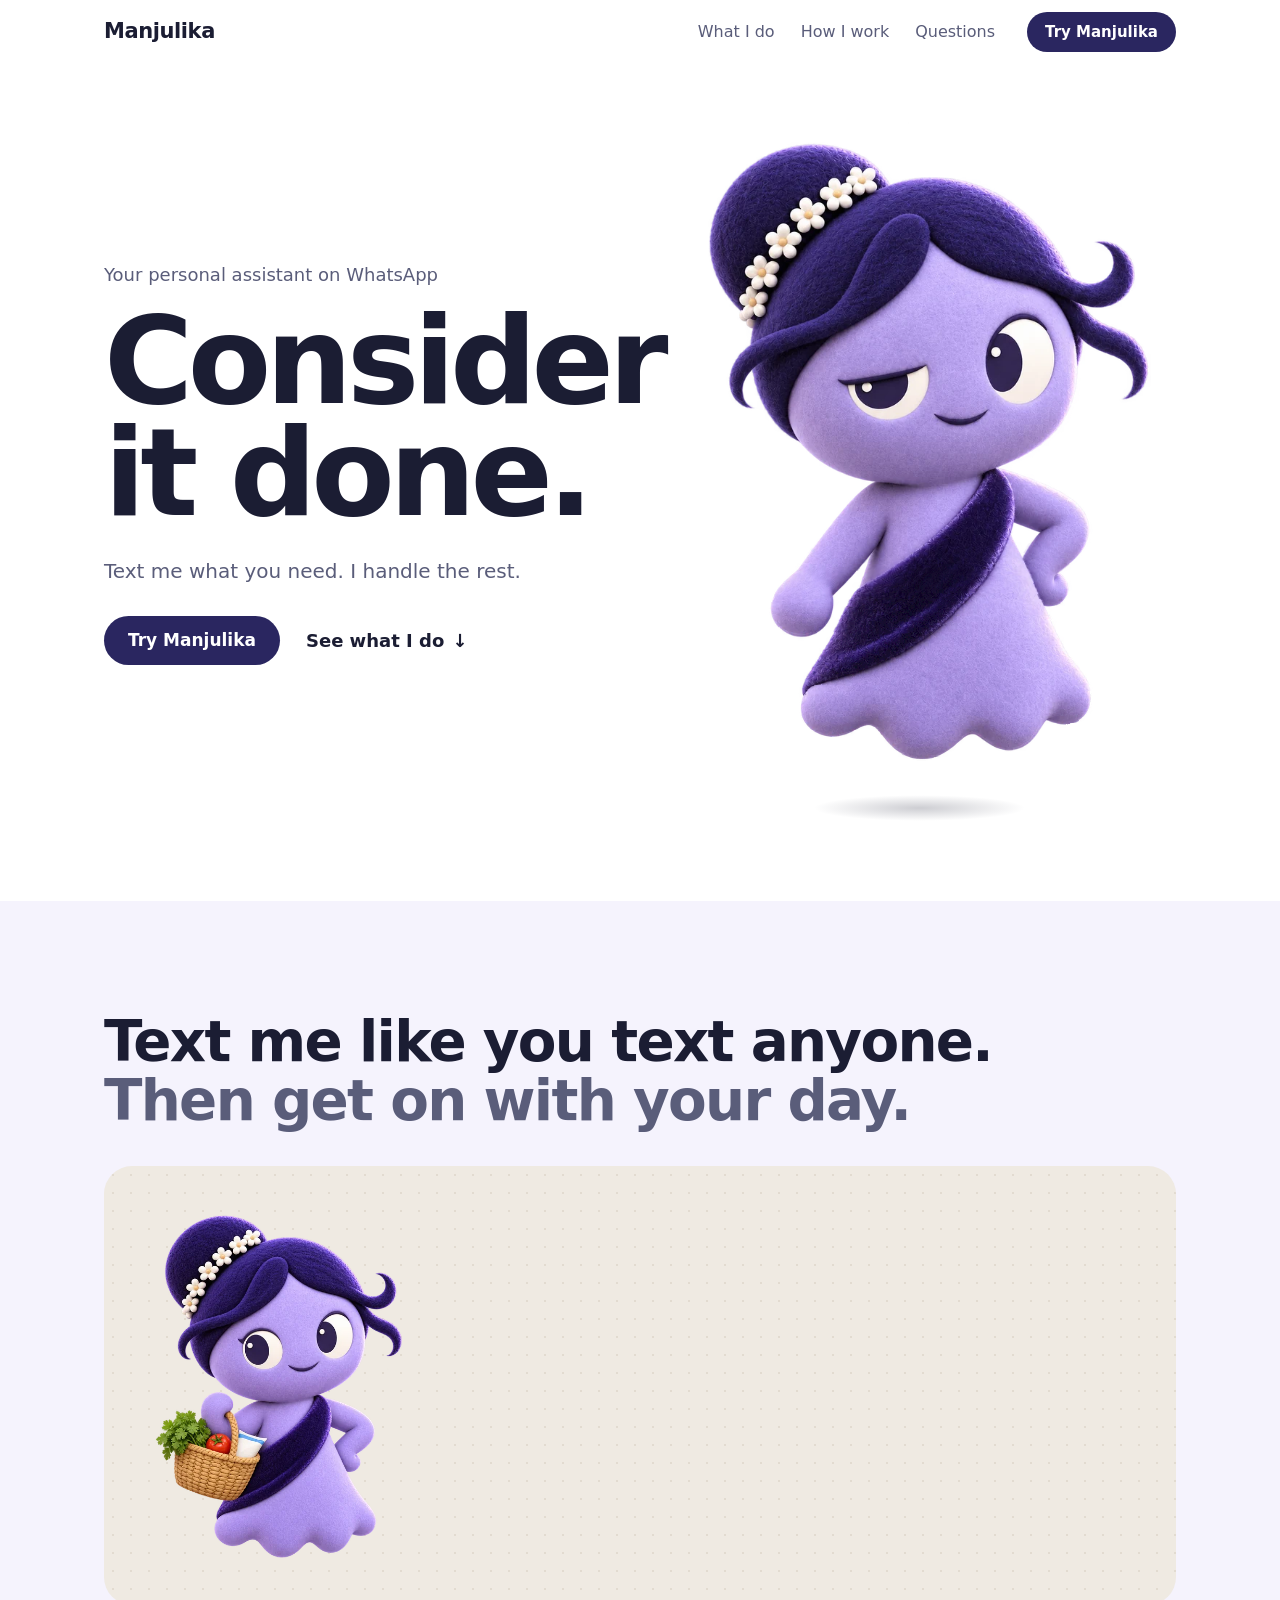
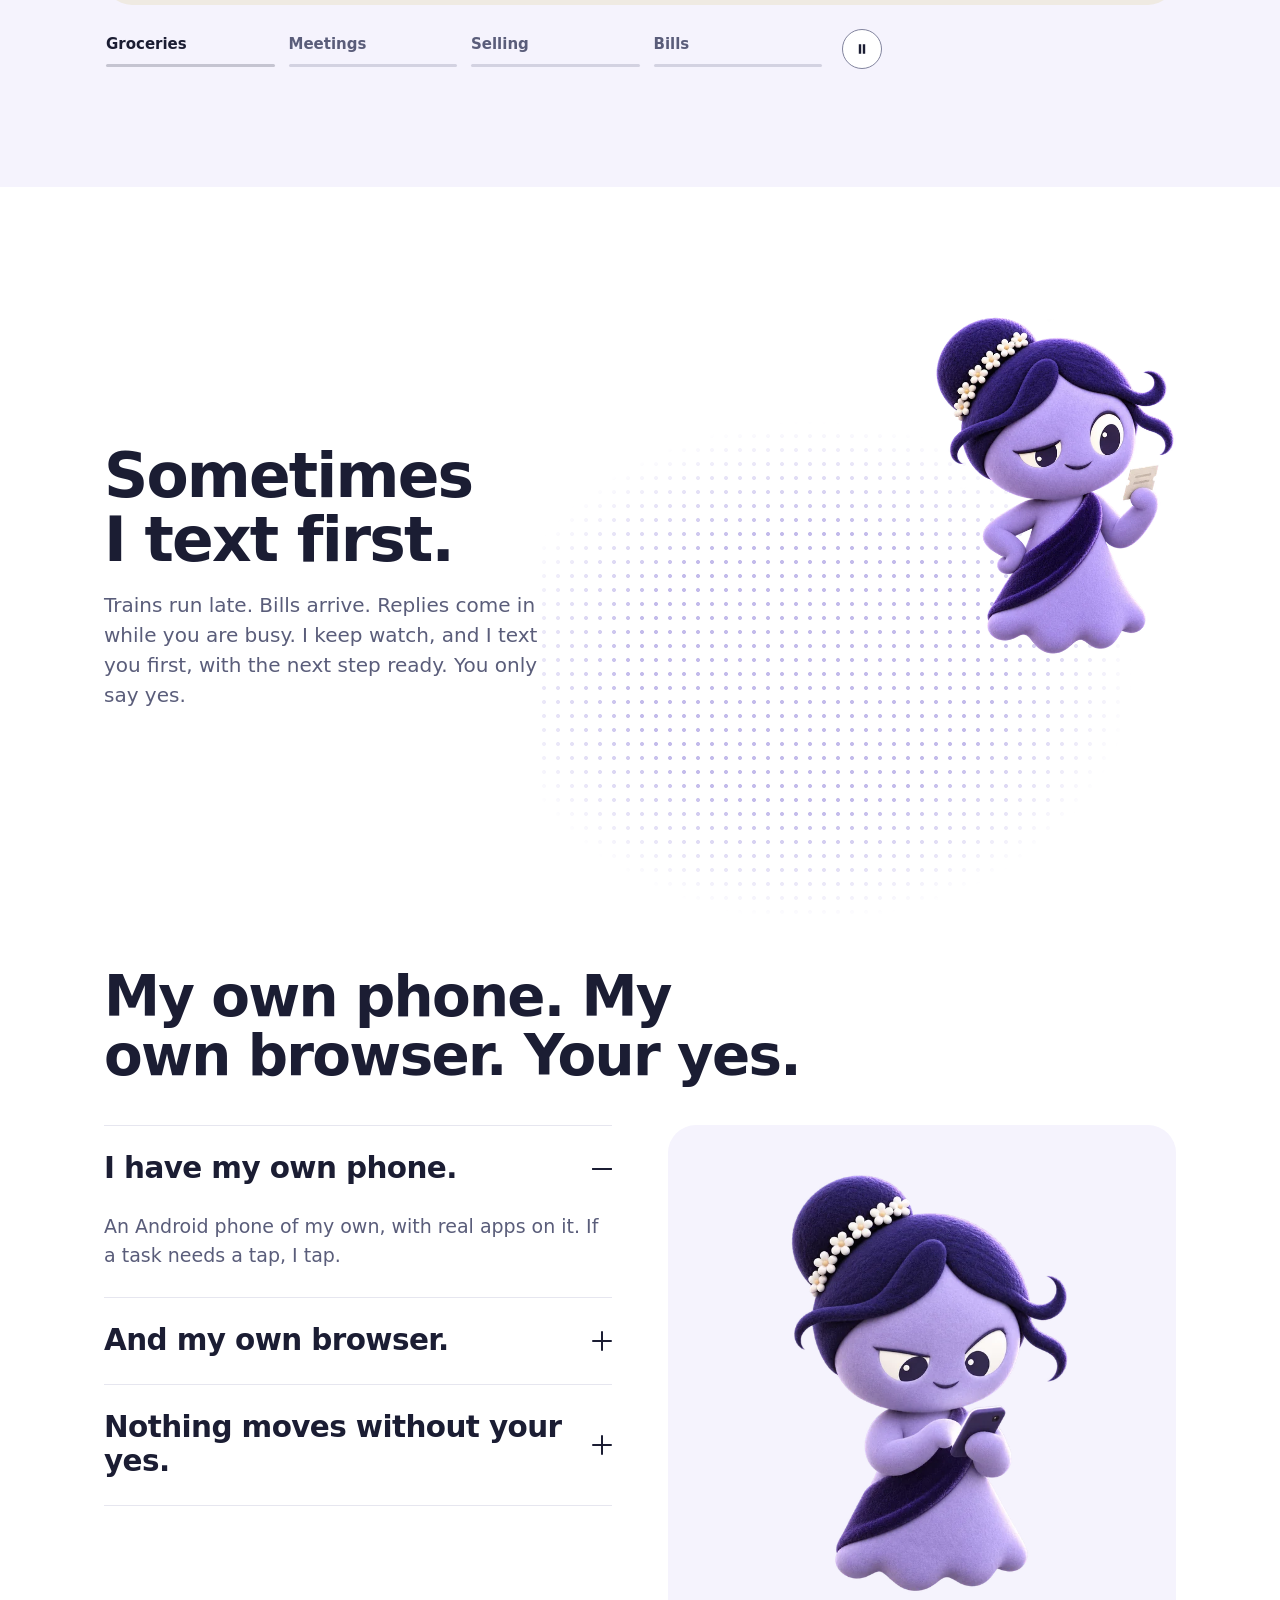
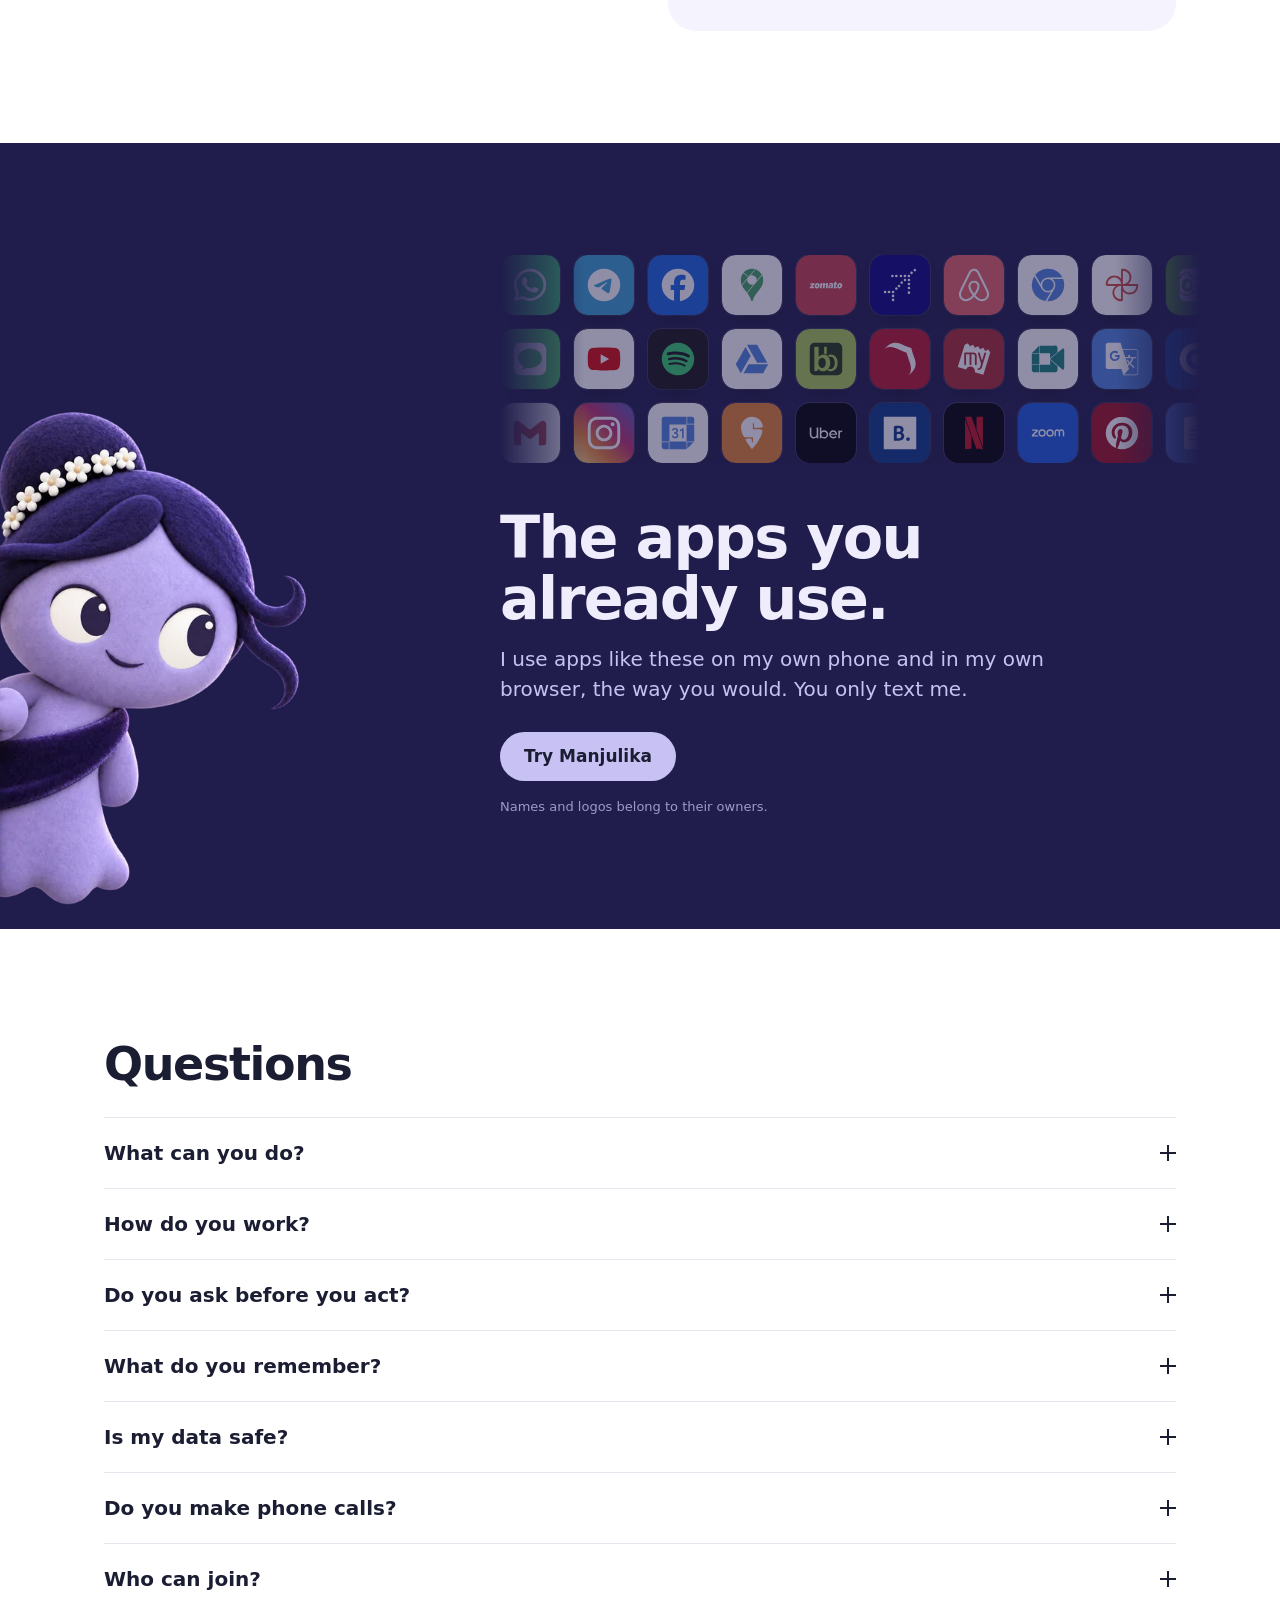
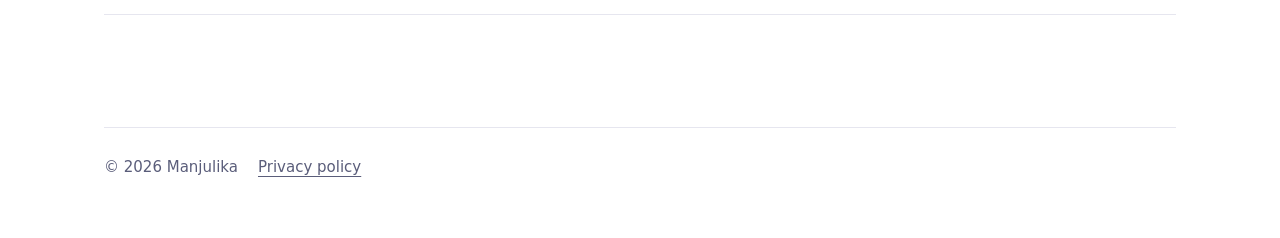
==== index.html @ 5a543978 "Design dark mode, and say the hero in fewer words Dark mode is now a deep indigo page with a soft gl" ====
<!doctype html>
<html lang="en">
<head>
<meta charset="utf-8">
<meta name="viewport" content="width=device-width, initial-scale=1">
<meta http-equiv="Content-Security-Policy" content="default-src 'self'; script-src 'self'; style-src 'self' https://fonts.googleapis.com; font-src https://fonts.gstatic.com; img-src 'self' data:; connect-src 'self' https://api.manjulika.com; base-uri 'none'; form-action 'none'; object-src 'none'">
<title>Manjulika | Text me on WhatsApp. Consider it done.</title>
<meta name="description" content="I am Manjulika, a personal assistant you text on WhatsApp. Tell me once. Consider it done.">
<link rel="canonical" href="https://manjulika.com/">
<meta property="og:type" content="website">
<meta property="og:url" content="https://manjulika.com/">
<meta property="og:title" content="Manjulika | Text me on WhatsApp. Consider it done.">
<meta property="og:description" content="I am Manjulika, a personal assistant you text on WhatsApp. Tell me once. Consider it done.">
<meta property="og:image" content="https://manjulika.com/assets/og.jpg">
<meta property="og:image:width" content="1200">
<meta property="og:image:height" content="630">
<meta property="og:image:alt" content="Manjulika, a small lavender spirit with a hair bun and jasmine, next to the words Consider it done.">
<meta name="twitter:card" content="summary_large_image">
<meta name="color-scheme" content="light dark">
<meta name="theme-color" content="#ffffff" media="(prefers-color-scheme: light)">
<meta name="theme-color" content="#13112c" media="(prefers-color-scheme: dark)">
<link rel="icon" href="assets/favicon.png" type="image/png">
<link rel="apple-touch-icon" href="assets/apple-touch-icon.png">
<link rel="preload" as="image" href="assets/mascot/hero-1024.webp" imagesrcset="assets/mascot/hero-640.webp 640w, assets/mascot/hero-1024.webp 1024w" imagesizes="(max-width: 900px) 74vw, 520px" fetchpriority="high">
<link rel="preconnect" href="https://fonts.googleapis.com">
<link rel="preconnect" href="https://fonts.gstatic.com" crossorigin>
<link href="https://fonts.googleapis.com/css2?family=Bricolage+Grotesque:opsz,wdth,wght@12..96,75..100,400..800&display=swap" rel="stylesheet">
<link rel="stylesheet" href="style.css?v=15">
<link rel="prefetch" href="join/">
<link rel="prefetch" href="assets/mascot/peek-over-down.webp">
<link rel="prefetch" href="assets/mascot/peek-over-you.webp">
<script src="assets/js-class.js"></script>
</head>
<body>

<svg class="defs" width="0" height="0" aria-hidden="true" focusable="false">
  <filter id="hem-wobble" x="-10%" y="-10%" width="120%" height="120%">
    <feTurbulence type="fractalNoise" baseFrequency="0.012 0.03" numOctaves="1" seed="3" result="noise">
      <animate attributeName="baseFrequency" values="0.012 0.03;0.016 0.034;0.012 0.03" dur="5s" repeatCount="indefinite"/>
    </feTurbulence>
    <feDisplacementMap in="SourceGraphic" in2="noise" scale="9" xChannelSelector="R" yChannelSelector="G"/>
  </filter>
</svg>

<a class="skip" href="#main">Skip to the page</a>

<header class="top" id="top-bar">
  <div class="top-inner">
    <a class="brand" href="#top">
      <span>Manjulika</span>
    </a>
    <nav aria-label="Main">
      <a href="#does">What I do</a>
      <a href="#how">How I work</a>
      <a href="#faq">Questions</a>
    </nav>
    <a class="cta cta-small" href="join/">Try Manjulika</a>
  </div>
</header>

<main id="main">

  <!-- 1. Hero -->
  <section class="hero" id="top">
    <div class="hero-copy">
      <p class="eyebrow">Your personal assistant on WhatsApp</p>
      <h1>Consider<br>it done.</h1>
      <p class="lede">Text me what you need. I handle the rest.</p>
      <div class="hero-actions">
        <a class="cta" href="join/">Try Manjulika</a>
        <a class="text-link" href="#does">See what I do <span aria-hidden="true">&darr;</span></a>
      </div>
    </div>
    <div class="hero-stage" aria-hidden="true">
      <div class="float">
        <div class="mascot lean" id="hero-mascot">
          <img class="body" src="assets/mascot/hero-1024.webp" srcset="assets/mascot/hero-640.webp 640w, assets/mascot/hero-1024.webp 1024w" sizes="(max-width: 900px) 74vw, 520px" alt="" width="1024" height="1536" fetchpriority="high">
          <img class="hem" src="assets/mascot/hero-1024.webp" srcset="assets/mascot/hero-640.webp 640w, assets/mascot/hero-1024.webp 1024w" sizes="(max-width: 900px) 74vw, 520px" alt="" width="1024" height="1536">
          <img class="lid lid-half" data-src="assets/mascot/blink-half.webp?v=2" alt="" width="643" height="346">
          <img class="lid lid-closed" data-src="assets/mascot/blink-closed.webp?v=2" alt="" width="643" height="346">
        </div>
      </div>
      <div class="shadow"></div>
    </div>
  </section>

  <!-- 2. What I do: a short film of four chats that plays when it comes into view -->
  <section class="does" id="does" aria-labelledby="does-title">
    <header class="section-head">
      <h2 id="does-title">Text me like you text anyone. <span>Then get on with your day.</span></h2>
    </header>

    <div class="film" id="film" role="region" aria-roledescription="carousel" aria-label="Four of my chats">
      <div class="film-bar">
        <button type="button" class="film-play" aria-label="Pause the chats" aria-pressed="false" data-play hidden>
          <svg viewBox="0 0 20 20" aria-hidden="true" focusable="false"><path class="i-pause" d="M6 4h3v12H6zM11 4h3v12h-3z"/><path class="i-play" d="M6 4l10 6-10 6z"/></svg>
        </button>
        <div class="film-tabs" role="group" aria-label="Choose a chat">
          <button type="button" class="film-tab is-on" aria-current="true"><span>Groceries</span><i><b></b></i></button>
          <button type="button" class="film-tab"><span>Meetings</span><i><b></b></i></button>
          <button type="button" class="film-tab"><span>Selling</span><i><b></b></i></button>
          <button type="button" class="film-tab"><span>Bills</span><i><b></b></i></button>
        </div>
      </div>
      <div class="film-card">
        <article class="scene is-on" aria-roledescription="slide" aria-label="1 of 4: Groceries">
          <div class="who">
            <img class="pose" data-src="assets/mascot/groceries-480.webp" data-srcset="assets/mascot/groceries-480.webp 480w, assets/mascot/groceries-900.webp 900w" sizes="(max-width: 900px) 104px, 250px" alt="" width="900" height="1350">
          </div>
          <div class="chat">
            <ol class="wa">
              <li class="you"><span class="sr-only">You: </span>Order the usual for Sunday. Add paneer.<time>9:02 am</time></li>
              <li class="her"><span class="sr-only">Manjulika: </span>Paneer 200&nbsp;g is out of stock. Shall I take the 500&nbsp;g?<time>9:03 am</time></li>
              <li class="you"><span class="sr-only">You: </span>Okay.<time>9:04 am</time></li>
              <li class="her"><span class="sr-only">Manjulika: </span>Ordered. ₹1,240, paid the usual way. Delivery Sunday, 6&nbsp;to&nbsp;7&nbsp;pm.<time>9:04 am</time></li>
            </ol>
          </div>
        </article>

        <article class="scene" aria-roledescription="slide" aria-label="2 of 4: Meetings">
          <div class="who">
            <img class="pose" data-src="assets/mascot/meeting-480.webp" data-srcset="assets/mascot/meeting-480.webp 480w, assets/mascot/meeting-900.webp 900w" sizes="(max-width: 900px) 104px, 250px" alt="" width="900" height="1350">
          </div>
          <div class="chat">
            <ol class="wa">
              <li class="you"><span class="sr-only">You: </span>Find a time with Ramesh tomorrow afternoon.<time>4:10 pm</time></li>
              <li class="her"><span class="sr-only">Manjulika: </span>I texted Ramesh and asked him.<time>4:11 pm</time></li>
              <li class="her"><span class="sr-only">Manjulika: </span>He can do 3&nbsp;pm. Shall I confirm?<time>4:26 pm</time></li>
              <li class="you"><span class="sr-only">You: </span>Yes, confirm.<time>4:30 pm</time></li>
              <li class="her"><span class="sr-only">Manjulika: </span>Done. 3&nbsp;pm tomorrow, confirmed with Ramesh.<time>4:30 pm</time></li>
            </ol>
          </div>
        </article>

        <article class="scene" aria-roledescription="slide" aria-label="3 of 4: Selling on OLX">
          <div class="who">
            <img class="pose" data-src="assets/mascot/sofa-480.webp" data-srcset="assets/mascot/sofa-480.webp 480w, assets/mascot/sofa-900.webp 900w" sizes="(max-width: 900px) 104px, 250px" alt="" width="900" height="1350">
          </div>
          <div class="chat">
            <ol class="wa">
              <li class="you"><span class="sr-only">You: </span>Sell the old sofa on OLX. ₹8,000, a little less is fine.<time>11:40 am</time></li>
              <li class="her"><span class="sr-only">Manjulika: </span>Posted on OLX, with the three photos you sent me last week.<time>11:46 am</time></li>
              <li class="day" aria-hidden="true">Tuesday</li>
              <li class="her"><span class="sr-only">Manjulika, on Tuesday: </span>Two people asked. One offers ₹7,000 and can pick it up on Saturday. Take it?<time>6:15 pm</time></li>
              <li class="you"><span class="sr-only">You: </span>Yes.<time>6:20 pm</time></li>
              <li class="her"><span class="sr-only">Manjulika: </span>Done. Saturday, 11&nbsp;am. I will remind you on Friday night.<time>6:20 pm</time></li>
            </ol>
          </div>
        </article>

        <article class="scene" aria-roledescription="slide" aria-label="4 of 4: Bills">
          <div class="who">
            <img class="pose" data-src="assets/mascot/bill-480.webp" data-srcset="assets/mascot/bill-480.webp 480w, assets/mascot/bill-900.webp 900w" sizes="(max-width: 900px) 104px, 250px" alt="" width="900" height="1350">
          </div>
          <div class="chat">
            <ol class="wa">
              <li class="her"><span class="sr-only">Manjulika: </span>The electricity bill came. ₹2,340, due Friday.<time>10:05 am</time></li>
              <li class="her"><span class="sr-only">Manjulika: </span>Pay it the usual way?<time>10:05 am</time></li>
              <li class="you"><span class="sr-only">You: </span>Yes.<time>10:20 am</time></li>
              <li class="her"><span class="sr-only">Manjulika: </span>Paid. The receipt is in this chat.<time>10:21 am</time></li>
            </ol>
          </div>
        </article>
      </div>
    </div>
  </section>

  <!-- 3. Proactive messages -->
  <section class="first" id="first" aria-labelledby="first-title">
    <div class="first-copy">
      <h2 id="first-title">Sometimes I text first.</h2>
      <p>Trains run late. Bills arrive. Replies come in while you are busy. I keep watch, and I text you first, with the next step ready. You only say yes.</p>
    </div>
    <div class="first-stage">
      <img class="first-pose" src="assets/mascot/train-480.webp" srcset="assets/mascot/train-480.webp 480w, assets/mascot/train-900.webp 900w" loading="lazy" sizes="(max-width: 700px) 150px, 300px" alt="" width="900" height="1350" aria-hidden="true">
      <ul class="notes" aria-label="Messages I send first">
        <li class="note"><img src="assets/mascot/avatar-64.png" alt="" width="36" height="36"><p><b>Manjulika</b><time>now</time></p><p class="note-text">Your train tomorrow is running 40&nbsp;minutes late. Shall I tell Papa to leave at 7:30?</p></li>
        <li class="note"><img src="assets/mascot/avatar-64.png" alt="" width="36" height="36"><p><b>Manjulika</b><time>20 min ago</time></p><p class="note-text">Web check-in is open for your Friday flight to Delhi. Shall I check you in? Window seat, like last time.</p></li>
        <li class="note"><img src="assets/mascot/avatar-64.png" alt="" width="36" height="36"><p><b>Manjulika</b><time>2 h ago</time></p><p class="note-text">Amma's birthday is on Sunday. Shall I order the cake you liked last year?</p></li>
        <li class="note"><img src="assets/mascot/avatar-64.png" alt="" width="36" height="36"><p><b>Manjulika</b><time>Mon</time></p><p class="note-text">The doctor has a free slot on Thursday at 10&nbsp;am. Shall I book it?</p></li>
      </ul>
    </div>
  </section>

  <!-- 4. How I work: open one item, and her picture changes -->
  <section class="how" id="how" aria-labelledby="how-title">
    <header class="section-head">
      <h2 id="how-title">My own phone. My own browser. Your yes.</h2>
    </header>
    <div class="how-grid">
      <div class="acc" id="acc">
        <details class="acc-item" name="how" open>
          <summary class="acc-btn">I have my own phone.<i aria-hidden="true"></i></summary>
          <div class="acc-panel">
            <img class="acc-pose" data-src="assets/mascot/phone-480.webp" alt="" width="480" height="720" aria-hidden="true">
            <p>An Android phone of my own, with real apps on it. If a task needs a tap, I tap.</p>
          </div>
        </details>
        <details class="acc-item" name="how">
          <summary class="acc-btn">And my own browser.<i aria-hidden="true"></i></summary>
          <div class="acc-panel">
            <img class="acc-pose" data-src="assets/mascot/laptop-480.webp" alt="" width="480" height="720" aria-hidden="true">
            <p>Websites, forms, bookings, the logins you give me. I read the page and do the thing, the way you would.</p>
          </div>
        </details>
        <details class="acc-item" name="how">
          <summary class="acc-btn">Nothing moves without your yes.<i aria-hidden="true"></i></summary>
          <div class="acc-panel">
            <img class="acc-pose" data-src="assets/mascot/private-480.webp" alt="" width="480" height="720" aria-hidden="true">
            <p>Before I pay for anything or message someone for you, I tell you what I will do and wait for your yes. Your chats, your accounts and your data stay yours. I do not sell them or use them for ads.</p>
            <p class="fine"><a href="privacy/">Read the privacy policy</a></p>
          </div>
        </details>
      </div>
      <div class="how-stage" aria-hidden="true">
        <img class="how-pose is-on" src="assets/mascot/phone-900.webp" srcset="assets/mascot/phone-480.webp 480w, assets/mascot/phone-900.webp 900w" loading="lazy" sizes="340px" alt="" width="900" height="1350">
        <img class="how-pose" data-src="assets/mascot/laptop-900.webp" data-srcset="assets/mascot/laptop-480.webp 480w, assets/mascot/laptop-900.webp 900w" sizes="340px" alt="" width="900" height="1350">
        <img class="how-pose" data-src="assets/mascot/private-900.webp" data-srcset="assets/mascot/private-480.webp 480w, assets/mascot/private-900.webp 900w" sizes="340px" alt="" width="900" height="1350">
      </div>
    </div>
  </section>

  <!-- 5. The apps she already uses, and the way in -->
  <section class="apps reveal" id="apps" aria-labelledby="apps-title">
    <div class="apps-copy">
      <div class="app-marquee" role="img" aria-label="Apps I use, among many others: WhatsApp, iMessage, Gmail, Telegram, YouTube, Instagram, Facebook, Spotify, Google Calendar, Google Maps, Google Drive, Swiggy, Zomato, BigBasket, Uber, IndiGo, Air India, Booking.com, Airbnb, BookMyShow, Netflix, Chrome, Google Meet, Zoom, Google Photos, Google Translate, Pinterest, Duolingo, Coursera, Google Docs, Google Sheets, Apple Music, Discord">
        <div class="app-row r1"><ul><li><img src="assets/logos/whatsapp.svg" alt="" width="60" height="60" loading="lazy"></li><li><img src="assets/logos/telegram.svg" alt="" width="60" height="60" loading="lazy"></li><li><img src="assets/logos/facebook.svg" alt="" width="60" height="60" loading="lazy"></li><li><img src="assets/logos/googlemaps.svg" alt="" width="60" height="60" loading="lazy"></li><li><img src="assets/logos/zomato.svg" alt="" width="60" height="60" loading="lazy"></li><li><img src="assets/logos/indigo.svg" alt="" width="60" height="60" loading="lazy"></li><li><img src="assets/logos/airbnb.svg" alt="" width="60" height="60" loading="lazy"></li><li><img src="assets/logos/googlechrome.svg" alt="" width="60" height="60" loading="lazy"></li><li><img src="assets/logos/googlephotos.svg" alt="" width="60" height="60" loading="lazy"></li><li><img src="assets/logos/duolingo.svg" alt="" width="60" height="60" loading="lazy"></li><li><img src="assets/logos/googlesheets.svg" alt="" width="60" height="60" loading="lazy"></li></ul><ul aria-hidden="true"><li><img src="assets/logos/whatsapp.svg" alt="" width="60" height="60" loading="lazy"></li><li><img src="assets/logos/telegram.svg" alt="" width="60" height="60" loading="lazy"></li><li><img src="assets/logos/facebook.svg" alt="" width="60" height="60" loading="lazy"></li><li><img src="assets/logos/googlemaps.svg" alt="" width="60" height="60" loading="lazy"></li><li><img src="assets/logos/zomato.svg" alt="" width="60" height="60" loading="lazy"></li><li><img src="assets/logos/indigo.svg" alt="" width="60" height="60" loading="lazy"></li><li><img src="assets/logos/airbnb.svg" alt="" width="60" height="60" loading="lazy"></li><li><img src="assets/logos/googlechrome.svg" alt="" width="60" height="60" loading="lazy"></li><li><img src="assets/logos/googlephotos.svg" alt="" width="60" height="60" loading="lazy"></li><li><img src="assets/logos/duolingo.svg" alt="" width="60" height="60" loading="lazy"></li><li><img src="assets/logos/googlesheets.svg" alt="" width="60" height="60" loading="lazy"></li></ul></div>
        <div class="app-row rev r2"><ul><li><img src="assets/logos/imessage.svg" alt="" width="60" height="60" loading="lazy"></li><li><img src="assets/logos/youtube.svg" alt="" width="60" height="60" loading="lazy"></li><li><img src="assets/logos/spotify.svg" alt="" width="60" height="60" loading="lazy"></li><li><img src="assets/logos/googledrive.svg" alt="" width="60" height="60" loading="lazy"></li><li><img src="assets/logos/bigbasket.svg" alt="" width="60" height="60" loading="lazy"></li><li><img src="assets/logos/airindia.svg" alt="" width="60" height="60" loading="lazy"></li><li><img src="assets/logos/bookmyshow.svg" alt="" width="60" height="60" loading="lazy"></li><li><img src="assets/logos/googlemeet.svg" alt="" width="60" height="60" loading="lazy"></li><li><img src="assets/logos/googletranslate.svg" alt="" width="60" height="60" loading="lazy"></li><li><img src="assets/logos/coursera.svg" alt="" width="60" height="60" loading="lazy"></li><li><img src="assets/logos/applemusic.svg" alt="" width="60" height="60" loading="lazy"></li></ul><ul aria-hidden="true"><li><img src="assets/logos/imessage.svg" alt="" width="60" height="60" loading="lazy"></li><li><img src="assets/logos/youtube.svg" alt="" width="60" height="60" loading="lazy"></li><li><img src="assets/logos/spotify.svg" alt="" width="60" height="60" loading="lazy"></li><li><img src="assets/logos/googledrive.svg" alt="" width="60" height="60" loading="lazy"></li><li><img src="assets/logos/bigbasket.svg" alt="" width="60" height="60" loading="lazy"></li><li><img src="assets/logos/airindia.svg" alt="" width="60" height="60" loading="lazy"></li><li><img src="assets/logos/bookmyshow.svg" alt="" width="60" height="60" loading="lazy"></li><li><img src="assets/logos/googlemeet.svg" alt="" width="60" height="60" loading="lazy"></li><li><img src="assets/logos/googletranslate.svg" alt="" width="60" height="60" loading="lazy"></li><li><img src="assets/logos/coursera.svg" alt="" width="60" height="60" loading="lazy"></li><li><img src="assets/logos/applemusic.svg" alt="" width="60" height="60" loading="lazy"></li></ul></div>
        <div class="app-row r3"><ul><li><img src="assets/logos/gmail.svg" alt="" width="60" height="60" loading="lazy"></li><li><img src="assets/logos/instagram.svg" alt="" width="60" height="60" loading="lazy"></li><li><img src="assets/logos/googlecalendar.svg" alt="" width="60" height="60" loading="lazy"></li><li><img src="assets/logos/swiggy.svg" alt="" width="60" height="60" loading="lazy"></li><li><img src="assets/logos/uber.svg" alt="" width="60" height="60" loading="lazy"></li><li><img src="assets/logos/bookingdotcom.svg" alt="" width="60" height="60" loading="lazy"></li><li><img src="assets/logos/netflix.svg" alt="" width="60" height="60" loading="lazy"></li><li><img src="assets/logos/zoom.svg" alt="" width="60" height="60" loading="lazy"></li><li><img src="assets/logos/pinterest.svg" alt="" width="60" height="60" loading="lazy"></li><li><img src="assets/logos/googledocs.svg" alt="" width="60" height="60" loading="lazy"></li><li><img src="assets/logos/discord.svg" alt="" width="60" height="60" loading="lazy"></li></ul><ul aria-hidden="true"><li><img src="assets/logos/gmail.svg" alt="" width="60" height="60" loading="lazy"></li><li><img src="assets/logos/instagram.svg" alt="" width="60" height="60" loading="lazy"></li><li><img src="assets/logos/googlecalendar.svg" alt="" width="60" height="60" loading="lazy"></li><li><img src="assets/logos/swiggy.svg" alt="" width="60" height="60" loading="lazy"></li><li><img src="assets/logos/uber.svg" alt="" width="60" height="60" loading="lazy"></li><li><img src="assets/logos/bookingdotcom.svg" alt="" width="60" height="60" loading="lazy"></li><li><img src="assets/logos/netflix.svg" alt="" width="60" height="60" loading="lazy"></li><li><img src="assets/logos/zoom.svg" alt="" width="60" height="60" loading="lazy"></li><li><img src="assets/logos/pinterest.svg" alt="" width="60" height="60" loading="lazy"></li><li><img src="assets/logos/googledocs.svg" alt="" width="60" height="60" loading="lazy"></li><li><img src="assets/logos/discord.svg" alt="" width="60" height="60" loading="lazy"></li></ul></div>
      </div>
      <h2 id="apps-title">The apps you already use.</h2>
      <p>I use apps like these on my own phone and in my own browser, the way you would. You only text me.</p>
      <a class="cta cta-light" href="join/">Try Manjulika</a>
      <p class="apps-note">Names and logos belong to their owners.</p>
    </div>
    <img class="peek" src="assets/mascot/peek-right-900.webp" srcset="assets/mascot/peek-right-480.webp 480w, assets/mascot/peek-right-900.webp 900w" sizes="(max-width: 900px) 220px, 400px" alt="" width="900" height="1350" loading="lazy" aria-hidden="true">
  </section>

  <!-- 7. Questions -->
  <section class="faq reveal" id="faq" aria-labelledby="faq-title">
    <h2 id="faq-title">Questions</h2>
    <div class="faq-list">
      <details>
        <summary>What can you do?</summary>
        <p>Groceries and food. Train updates. Searching, comparing and booking on apps and websites. Selling the things you no longer need. Reminders and follow-ups. Bills you approve.</p>
      </details>
      <details>
        <summary>How do you work?</summary>
        <p>You text me on WhatsApp. I read your message, say what I will do, do it on my own phone or in my own browser, and tell you when it is done. If something is not clear, I ask.</p>
      </details>
      <details>
        <summary>Do you ask before you act?</summary>
        <p>Yes. Before I pay for anything or send a message to someone else, I tell you what I am about to do and wait for your yes.</p>
      </details>
      <details>
        <summary>What do you remember?</summary>
        <p>How you like things done. Your usual order, your usual payment, who Papa is. Say it once.</p>
      </details>
      <details>
        <summary>Is my data safe?</summary>
        <p>Your information is stored on private, access-controlled servers and kept only as long as it is needed. You can ask me to delete it at any time. The <a href="privacy/">privacy policy</a> has the details.</p>
      </details>
      <details>
        <summary>Do you make phone calls?</summary>
        <p>No. Everything happens in our WhatsApp chat.</p>
      </details>
      <details>
        <summary>Who can join?</summary>
        <p>You, in a private one-to-one chat on WhatsApp. For now, Indian mobile numbers only, and a few people at a time. <a href="join/">Ask for an invite</a>.</p>
      </details>
    </div>
  </section>

</main>

<footer>
  <span>&copy; 2026 Manjulika</span>
  <a href="privacy/">Privacy policy</a>
</footer>

<script src="app.js?v=14" async></script>
</body>
</html>
---- style.css ----
/* manjulika.com, build 5: native scroll, a sticky header, motion inside the content */
[hidden] { display: none !important; }
:root {
  --bg: #ffffff;
  --ink: #1b1d33;
  --muted: #5a5d7a;
  --label: #4a43b4;
  --indigo: #2a2660;
  --band: #201d4c;
  --band-ink: #efedfb;
  --band-muted: #c7c2f3;
  --lavender: #c7c2f3;
  --lav-soft: #efedfb;
  --tint: #f5f3fd;
  --card: #f5f3fd;
  --line: #82849e;
  --hair: #e6e6ef;
  --cta-bg: #2a2660;
  --cta-ink: #ffffff;
  --focus: #2a2660;
  --link-hover: #2a2660;
  --err: #b4232c;
  --wall: #efeae2;
  --wall-dot: #e2dbd0;
  --wa-you: #d9fdd3;
  --wa-her: #ffffff;
  --wa-ink: #111b21;
  --wa-time-her: #5d6d75;
  --wa-time-you: #4f6168;
  --wa-day-bg: #ffffff;
  --wa-day-ink: #54656f;
  --note-bg: rgba(255, 255, 255, 0.94);
  --note-ink: #111b21;
  --note-muted: #5d6d75;
  --chip-bg: #ffffff;
  --dot: #c3bbeb;
  --top-h: 64px;
  --gap: clamp(72px, 9vw, 112px);
  --max: 1120px;
}
/* Dark mode: deep indigo, not black. The WhatsApp screens and notifications stay in WhatsApp's light
   style in both modes, so they always read as real screens; only the page around them turns dark. */
@media (prefers-color-scheme: dark) {
  :root {
    --bg: #13112c;
    --ink: #f1effc;
    --muted: #b4b1d8;
    --label: #c7c2f3;
    --band: #1e1a4a;
    --band-muted: #cfcaf6;
    --lav-soft: #1e1a4a;
    --tint: #19163d;
    --card: #1e1a4a;
    --line: #77739f;
    --hair: #2c2858;
    --cta-bg: #c7c2f3;
    --cta-ink: #1b1d33;
    --focus: #c7c2f3;
    --link-hover: #c7c2f3;
    --err: #ff8a8a;
    --dot: #3a3672;
  }
  /* A soft lavender glow lifts her off the dark page; the floor shadow goes deeper. */
  .hero-stage::before {
    content: ""; position: absolute; left: 6%; right: 6%; top: 4%; bottom: 14%; z-index: 0; pointer-events: none;
    background: radial-gradient(closest-side, rgba(199, 194, 243, 0.22), rgba(199, 194, 243, 0) 100%);
  }
  .float { position: relative; z-index: 1; }
  .shadow { background: radial-gradient(ellipse at center, rgba(0, 0, 0, 0.55), rgba(0, 0, 0, 0) 70%); }
  /* The light WhatsApp card sits on the dark section like a phone screen. */
  .film-card { box-shadow: 0 30px 60px -30px rgba(0, 0, 0, 0.7); }
  .film-tab i { background: rgba(241, 239, 252, 0.18); }
}

* { box-sizing: border-box; }
html { background: var(--bg); scroll-padding-top: calc(var(--top-h) + 12px); }
@media (prefers-reduced-motion: no-preference) { html.smooth { scroll-behavior: smooth; } }
body {
  margin: 0;
  background: var(--bg);
  color: var(--ink);
  font-family: "Bricolage Grotesque", system-ui, sans-serif;
  font-size: 18px;
  line-height: 1.5;
  -webkit-font-smoothing: antialiased;
  overflow-x: clip;
}
img { display: block; max-width: 100%; height: auto; }
img[data-src]:not([src]) { visibility: hidden; }
a { color: inherit; text-underline-offset: 4px; text-decoration-thickness: 1px; }
@media (hover: hover) { a:hover { color: var(--link-hover); } }
:focus-visible { outline: 3px solid var(--focus); outline-offset: 3px; border-radius: 4px; }
section[tabindex="-1"]:focus { outline: none; }
h1, h2, h3 { margin: 0; font-weight: 700; letter-spacing: -0.03em; line-height: 1.04; font-variation-settings: "wdth" 92, "opsz" 72; text-wrap: balance; }
p { margin: 0; }
.defs { position: absolute; width: 0; height: 0; overflow: hidden; }
.sr-only { position: absolute; width: 1px; height: 1px; padding: 0; margin: -1px; overflow: hidden; clip: rect(0 0 0 0); white-space: nowrap; border: 0; }
.skip { position: absolute; left: 12px; top: -60px; z-index: 100; padding: 10px 16px; border-radius: 12px; background: var(--cta-bg); color: var(--cta-ink); }
.skip:focus { top: 12px; }
.label { font-size: 13px; font-weight: 650; letter-spacing: 0.09em; text-transform: uppercase; color: var(--label); margin-bottom: 12px; }
.section-head { max-width: var(--max); margin: 0 auto; padding: 0 24px; }
.section-head h2 { font-size: clamp(34px, 4.4vw, 58px); }
.section-head > p:not(.label) { margin-top: 10px; font-size: 20px; color: var(--muted); }
.section-head h2 span { color: var(--muted); font-weight: 600; }

/* Header: always there, with the way in */
.top {
  position: sticky; top: 0; z-index: 50;
  background: var(--bg);
  background: color-mix(in srgb, var(--bg) 95%, transparent);
  -webkit-backdrop-filter: saturate(1.4) blur(14px);
  backdrop-filter: saturate(1.4) blur(14px);
  border-bottom: 1px solid transparent;
  transition: border-color .25s ease;
}
.top.is-scrolled { border-bottom-color: var(--hair); }
.top-inner { max-width: var(--max); height: var(--top-h); margin: 0 auto; padding: 0 24px; display: flex; align-items: center; gap: 20px; }
.brand { display: flex; align-items: center; text-decoration: none; font-weight: 700; font-size: 21px; letter-spacing: -0.02em; min-height: 44px; margin-right: auto; }
.top nav { display: flex; gap: 2px; font-size: 16px; color: var(--muted); }
.top nav a { text-decoration: none; padding: 9px 12px; border-radius: 999px; }
@media (hover: hover) { .top nav a:hover { color: var(--ink); background: var(--tint); } }

/* Buttons and links */
.cta {
  display: inline-flex; align-items: center; justify-content: center; gap: 10px;
  min-height: 48px; padding: 12px 24px; border-radius: 999px; border: 0; cursor: pointer;
  background: var(--cta-bg); color: var(--cta-ink); text-decoration: none; font: inherit; font-weight: 600; font-size: 17px;
  transition: transform .25s ease, box-shadow .25s ease;
}
@media (hover: hover) { .cta:hover { color: var(--cta-ink); transform: translateY(-2px); box-shadow: 0 14px 30px -14px rgba(42, 38, 96, 0.6); } }
.cta:disabled, .cta[aria-disabled="true"] { opacity: .6; cursor: progress; transform: none; }
.cta-small { min-height: 40px; padding: 8px 18px; font-size: 15px; white-space: nowrap; }
.text-link { display: inline-flex; align-items: center; gap: 8px; min-height: 48px; padding: 0 6px; font-weight: 600; text-decoration: none; }
.text-link span { display: inline-block; transition: transform .25s; }
@media (hover: hover) { .text-link:hover span { transform: translateY(3px); } }
.link { background: none; border: 0; padding: 10px 2px; font: inherit; font-size: 15px; color: inherit; text-decoration: underline; text-underline-offset: 3px; cursor: pointer; }
.link:disabled { color: var(--muted); text-decoration: none; cursor: default; }

/* 1. Hero */
.hero {
  max-width: var(--max);
  margin: 0 auto;
  padding: 8px 24px 48px;
  min-height: calc(100svh - var(--top-h));
  display: grid;
  grid-template-columns: 1.05fr 0.95fr;
  align-items: center;
  gap: 24px;
}
.eyebrow { color: var(--muted); font-size: 18px; margin-bottom: 18px; }
h1 { font-size: clamp(60px, 9.5vw, 132px); font-weight: 800; line-height: 0.92; letter-spacing: -0.045em; }
.lede { max-width: 26em; margin: 26px 0 30px; font-size: 20px; color: var(--muted); }
.hero-actions { display: flex; flex-wrap: wrap; align-items: center; gap: 12px 20px; }

.hero-stage { position: relative; display: grid; justify-items: center; align-items: end; }
.float { width: min(520px, 100%, calc((100svh - 150px) * 0.6667)); animation: float 6s ease-in-out infinite; will-change: transform; }
.mascot { position: relative; width: 100%; aspect-ratio: 1024 / 1536; transition: transform .7s cubic-bezier(.2,.7,.2,1); }
.mascot.lean { transform: rotate(calc(var(--lx, 0) * 2.2deg)) translate(calc(var(--lx, 0) * 8px), calc(var(--ly, 0) * 5px)); }
.mascot > img { position: absolute; inset: 0; width: 100%; height: 100%; }
.mascot .hem {
  clip-path: inset(62% 0 0 0);
  -webkit-mask-image: linear-gradient(to bottom, transparent 62%, #000 74%);
  mask-image: linear-gradient(to bottom, transparent 62%, #000 74%);
  filter: url(#hem-wobble);
}
.hero-off .mascot .hem { display: none; }
/* The blink: half-lid and closed-lid patches cut from edits of the same render. JS flips them. */
.mascot > .lid { inset: auto; left: 25.098%; top: 25%; width: 62.793%; height: auto; visibility: hidden; }
.mascot[data-lid="half"] > .lid-half, .mascot[data-lid="closed"] > .lid-closed { visibility: visible; }
@keyframes float {
  0%, 100% { transform: translateY(0) rotate(0deg); }
  50% { transform: translateY(-14px) rotate(0.8deg); }
}
.shadow {
  width: 46%; height: 26px; margin: -6px auto 0;
  background: radial-gradient(ellipse at center, rgba(27, 29, 51, 0.22), rgba(27, 29, 51, 0) 70%);
  animation: shadow 6s ease-in-out infinite;
}
@keyframes shadow { 0%, 100% { transform: scaleX(1); opacity: 1; } 50% { transform: scaleX(0.82); opacity: 0.6; } }
@keyframes idle {
  0%, 100% { transform: translateY(0) rotate(-0.6deg); }
  50% { transform: translateY(-8px) rotate(0.6deg); }
}

/* 2. What I do: the film */
.does { background: var(--tint); padding: var(--gap) 0; }
.film { max-width: var(--max); margin: 36px auto 0; padding: 0 24px; display: flex; flex-direction: column; }
.film-bar { order: 2; }
.film-card {
  position: relative; display: grid; border-radius: 28px; padding: 32px 48px;
  background-color: var(--wall);
  background-image: radial-gradient(var(--wall-dot) 1px, transparent 1.3px);
  background-size: 18px 18px;
}
.scene { display: grid; grid-template-columns: minmax(160px, 250px) minmax(0, 1fr); gap: 56px; align-items: center; }
.scene + .scene { margin-top: 40px; }
.who { display: grid; justify-items: center; gap: 14px; }
.who .pose { width: 100%; max-width: 250px; aspect-ratio: 2 / 3; object-fit: contain; }
.chat { max-width: 580px; min-width: 0; padding-top: 28px; }
.film-bar { display: none; }

/* Live film: scenes share one cell, so the card never changes height */
/* With scripts on, the scenes share one cell from the first paint, so the page height never changes later */
.js .film-card > .scene { grid-area: 1 / 1; margin: 0; align-items: start; }
.js .film-card > .scene:not(.is-on) { opacity: 0; visibility: hidden; transform: translateY(10px); }
.film.is-live .scene { transition: opacity .25s ease, transform .35s ease, visibility 0s linear .35s; }
.film.is-live .scene.is-on { transition: opacity .35s ease .12s, transform .45s cubic-bezier(.2,.8,.2,1) .12s, visibility 0s; }
.film.is-live .scene.is-on .pose { animation: idle 7s ease-in-out infinite; }
.film.is-paused .scene.is-on .pose { animation-play-state: paused; }
.film.is-live .film-bar { display: flex; align-items: center; gap: 18px; margin-top: 18px; }
.film-tabs { flex: 1; display: grid; grid-template-columns: repeat(4, minmax(0, 1fr)); gap: 10px; max-width: 720px; }
.film-tab {
  display: grid; gap: 8px; padding: 10px 2px 8px; border: 0; background: none; cursor: pointer; text-align: left;
  font: inherit; font-size: 15px; font-weight: 600; color: var(--muted);
}
.film-tab.is-on { color: var(--ink); }
@media (hover: hover) { .film-tab:hover { color: var(--ink); } }
.film-tab i { display: block; height: 3px; border-radius: 3px; background: color-mix(in srgb, currentColor 22%, transparent); overflow: hidden; }
.film-tab b { display: block; height: 100%; background: var(--ink); transform: scaleX(0); transform-origin: left; }
.film-tab.is-past b { transform: scaleX(1); }
.film-play {
  order: 2;
  width: 40px; height: 40px; flex: none; display: grid; place-items: center; border-radius: 50%;
  border: 1px solid var(--line); background: var(--bg); color: var(--ink); cursor: pointer;
}
.film-play svg { width: 16px; height: 16px; fill: currentColor; }
.film-play .i-play { display: none; }
.film-play[aria-pressed="true"] .i-play { display: inline; }
.film-play[aria-pressed="true"] { background: var(--ink); color: var(--bg); border-color: var(--ink); }
.film-play[aria-pressed="true"] .i-pause { display: none; }

/* WhatsApp bubbles */
.wa {
  position: relative; list-style: none; margin: 0; padding: 0; display: flex; flex-direction: column; gap: 6px;
  font-family: system-ui, -apple-system, "Segoe UI", Roboto, "Helvetica Neue", sans-serif; font-size: 16px; line-height: 1.35; color: var(--wa-ink);
}
.wa li { position: relative; max-width: 80%; padding: 7px 10px 6px; border-radius: 10px; box-shadow: 0 1px 0.5px rgba(11, 20, 26, 0.13); }
.wa li time { display: inline-block; float: right; margin: 7px 0 0 10px; font-size: 11.5px; color: var(--wa-time-her); }
.wa .her { align-self: flex-start; background: var(--wa-her); border-top-left-radius: 2px; }
.wa .you { align-self: flex-end; background: var(--wa-you); border-top-right-radius: 2px; }
.wa .her + .her { border-top-left-radius: 10px; }
.wa .you + .you { border-top-right-radius: 10px; }
.wa .you time { color: var(--wa-time-you); }
.wa .you time::after {
  content: ""; display: inline-block; width: 15px; height: 10px; margin-left: 4px; vertical-align: -1px;
  background: url('data:image/svg+xml;utf8,<svg xmlns="http://www.w3.org/2000/svg" viewBox="0 0 16 11"><path fill="none" stroke="%2353bdeb" stroke-width="1.6" stroke-linecap="round" stroke-linejoin="round" d="M1 6l3 3 6-7M6 9l1 1 6-7"/></svg>') no-repeat center / contain;
}
.wa .day { align-self: center; max-width: none; padding: 4px 10px; border-radius: 8px; font-size: 12px; color: var(--wa-day-ink); background: var(--wa-day-bg); box-shadow: none; }
.wa .typing { position: absolute; left: 0; max-width: none; background: var(--wa-her); padding: 10px 12px; border-top-left-radius: 2px; }
.wa .typing i { display: inline-block; width: 7px; height: 7px; margin: 0 2px; border-radius: 50%; background: #8696a0; animation: dot 0.9s infinite; }
.wa .typing i:nth-child(2) { animation-delay: .1s; }
.wa .typing i:nth-child(3) { animation-delay: .2s; }
@keyframes dot { 0%, 60%, 100% { transform: translateY(0); opacity: .5; } 30% { transform: translateY(-4px); opacity: 1; } }
.film.is-live .wa li:not(.typing):not(.shown) { opacity: 0; transform: translateY(6px) scale(.98); }
.film.is-live .wa li.shown { animation: bubble .2s ease-out both; }
@keyframes bubble { from { opacity: 0; transform: translateY(6px) scale(.98); } to { opacity: 1; transform: none; } }

/* 3. Sometimes I text first: notifications arrive, newest on top */
.first {
  max-width: var(--max); margin: 0 auto; padding: var(--gap) 24px; overflow-x: clip;
  display: grid; grid-template-columns: 0.9fr 1.1fr; gap: 56px; align-items: center;
}
.first h2 { font-size: clamp(36px, 4.8vw, 64px); }
.first-copy > p:not(.label) { margin-top: 18px; max-width: 26em; font-size: 20px; color: var(--muted); }
.first-stage { position: relative; }
.first-stage::before {
  content: ""; position: absolute; inset: 60px -50px -60px -80px; z-index: 0; pointer-events: none;
  background-image: radial-gradient(var(--dot) 1.9px, transparent 2.2px); background-size: 14px 14px;
  -webkit-mask-image: radial-gradient(ellipse 58% 56% at 40% 56%, #000 45%, transparent 80%);
  mask-image: radial-gradient(ellipse 58% 56% at 40% 56%, #000 45%, transparent 80%);
}
.first-pose { position: absolute; right: 0; top: 0; width: 250px; aspect-ratio: 2 / 3; object-fit: contain; }
.notes { position: relative; z-index: 1; list-style: none; margin: 128px 190px 0 0; padding: 0; display: grid; gap: 10px; max-width: 410px; }
.note {
  display: grid; grid-template-columns: 36px minmax(0, 1fr); column-gap: 12px; align-items: start;
  padding: 13px 16px 14px; border-radius: 20px; background: var(--note-bg); color: var(--note-ink);
  -webkit-backdrop-filter: blur(12px); backdrop-filter: blur(12px);
  font-family: system-ui, -apple-system, "Segoe UI", Roboto, sans-serif; font-size: 15px; line-height: 1.35;
  box-shadow: 0 20px 44px -18px rgba(27, 29, 51, 0.38), 0 2px 6px -2px rgba(27, 29, 51, 0.12), 0 0 0 1px rgba(27, 29, 51, 0.07);
}
.note img { grid-row: 1 / span 2; width: 36px; height: 36px; border-radius: 50%; }
.note p:first-of-type { display: flex; justify-content: space-between; gap: 10px; }
.note b { font-weight: 600; }
.note time { font-size: 12px; color: var(--note-muted); }
.note-text { margin-top: 2px; }
.first.is-live .note { opacity: 0; transform: translateY(-18px) scale(.97); }
.first.is-live .note.in { opacity: 1; transform: none; transition: opacity .45s ease, transform .6s cubic-bezier(.2,.9,.25,1.1); }

/* 4. How I work: an accordion, and her picture beside it */
.how { padding: 0 0 var(--gap); }
.how-grid { max-width: var(--max); margin: 40px auto 0; padding: 0 24px; display: grid; grid-template-columns: 1fr 1fr; gap: 56px; align-items: stretch; }
.acc-item { border-top: 1px solid var(--hair); }
.acc-item:last-child { border-bottom: 1px solid var(--hair); }
.acc-item > summary { list-style: none; }
.acc-item > summary::-webkit-details-marker { display: none; }
.acc-btn {
  width: 100%; display: flex; justify-content: space-between; align-items: center; gap: 16px;
  padding: 26px 0; border: 0; background: none; cursor: pointer; text-align: left; color: var(--ink);
  font: inherit; font-size: clamp(22px, 2.3vw, 30px); font-weight: 650; letter-spacing: -0.02em; line-height: 1.15;
}
.acc-btn i { position: relative; flex: none; width: 20px; height: 20px; }
.acc-btn i::before, .acc-btn i::after { content: ""; position: absolute; left: 0; top: 9px; width: 20px; height: 2px; border-radius: 2px; background: currentColor; transition: transform .3s ease; }
.acc-btn i::after { transform: rotate(90deg); }
.acc-item[open] .acc-btn i::after { transform: rotate(0deg); }
.acc-item[open] .acc-panel { animation: panel-in .35s ease both; }
@keyframes panel-in { from { opacity: 0; transform: translateY(-6px); } to { opacity: 1; transform: none; } }
.acc-panel p { max-width: 30em; font-size: 19px; color: var(--muted); }
.acc-panel p:last-child { padding-bottom: 28px; }
.acc-panel .aside { margin-top: 12px; font-size: 16px; font-style: italic; }
.acc-panel .fine { margin-top: 10px; font-size: 16px; }
.acc-panel .fine a { display: inline-block; padding: 8px 0; }
.acc-pose { display: none; }
.how-stage { position: relative; display: grid; place-items: center; min-height: min(500px, calc(100svh - var(--top-h) - 140px)); border-radius: 28px; background: var(--card); padding: 28px 32px; }
.how-pose { grid-area: 1 / 1; width: min(300px, 80%, calc((100svh - 330px) * 0.667)); aspect-ratio: 2 / 3; object-fit: contain; opacity: 0; transform: translateY(10px) scale(.97); transition: opacity .25s ease, transform .3s ease; }
.how-pose.is-on { opacity: 1; transform: none; transition: opacity .35s ease .12s, transform .5s cubic-bezier(.2,.9,.3,1.15) .12s; }

/* 5. The apps she already uses, and the way in; she peeks in from the screen edge */
.apps {
  position: relative; overflow: hidden; background: var(--band); color: var(--band-ink);
  padding: var(--gap) 24px; min-height: 620px; display: flex; align-items: center;
}
.apps-copy { width: 100%; max-width: var(--max); margin: 0 auto; padding-left: clamp(0px, 33vw, 420px); }
.apps h2 { font-size: clamp(34px, 4.6vw, 60px); }
.apps-copy > p:first-of-type { margin-top: 14px; max-width: 28em; font-size: 20px; color: var(--band-muted); }
/* An endless drift of app icons: three rows, two directions, fading out at both edges */
.app-marquee {
  display: grid; gap: 14px; margin: 0 0 44px; overflow: hidden;
  -webkit-mask-image: linear-gradient(to right, transparent 0, #000 12%, #000 88%, transparent 100%);
  mask-image: linear-gradient(to right, transparent 0, #000 12%, #000 88%, transparent 100%);
}
.app-row { display: flex; width: max-content; animation: drift 46s linear infinite; }
.app-row.r2 { animation-duration: 38s; animation-direction: reverse; }
.app-row.r3 { animation-duration: 54s; }
.app-row ul { display: flex; gap: 14px; margin: 0; padding: 0 14px 0 0; list-style: none; }
.app-row img { width: 60px; height: 60px; border-radius: 14px; opacity: 0.5; filter: saturate(0.8); box-shadow: 0 12px 24px -14px rgba(0, 0, 0, 0.7), 0 0 0 1px rgba(255, 255, 255, 0.12); }
.apps.is-off .app-row { animation-play-state: paused; }
@keyframes drift { from { transform: translateX(0); } to { transform: translateX(-50%); } }
.cta-light { background: var(--lavender); color: #1b1d33; }
.apps .cta-light { margin-top: 28px; }
@media (hover: hover) { .cta-light:hover { color: #1b1d33; box-shadow: 0 14px 30px -14px rgba(0, 0, 0, 0.6); } }
.apps-note { margin-top: 16px; font-size: 13px; color: var(--band-muted); opacity: .75; }
.apps .peek { position: absolute; left: 0; bottom: 0; height: clamp(400px, 42vw, 600px); width: auto; max-width: none; transform: translateX(-9.3%); }

/* 6. Join page: one job, so it opens fast and works on a phone */
.join { max-width: 680px; margin: 0 auto; padding: clamp(24px, 6vh, 64px) 24px 32px; text-align: center; }
/* She peeks over the headline: eyes down at the form, then up at you, then down again */
.join-peek { position: relative; width: min(300px, 64vw); margin: 0 auto -2px; aspect-ratio: 640 / 432; }
.join-peek .look { position: absolute; inset: 0; width: 100%; height: 100%; }
.join-peek .look-you { visibility: hidden; }
.join-peek[data-look="you"] .look-you { visibility: visible; }
.join-peek[data-look="you"] .look-down { visibility: hidden; }
.join-title { font-size: clamp(40px, 7vw, 64px); font-weight: 800; line-height: 1.05; letter-spacing: -0.04em; }
.join-lede { margin: 18px auto 28px; max-width: 24em; font-size: 18px; color: var(--muted); }
.join-form { text-align: left; max-width: 420px; margin: 0 auto; }
.join-form .cta { width: 100%; }
.join-foot { width: calc(min(460px, 100%) - 48px); margin: 24px auto 0; padding: 16px 0 40px; display: flex; gap: 16px; justify-content: center; color: var(--muted); font-size: 15px; border-top: 1px solid var(--hair); }
.join-page .top { border-bottom-color: var(--hair); }
.done-back { margin-top: 14px; }
.invite-form { display: grid; }
.step { grid-area: 1 / 1; align-self: start; visibility: hidden; }
.step.is-on { visibility: visible; }
.step label { display: block; font-weight: 650; margin-bottom: 10px; }
.phone-row { display: flex; gap: 8px; margin-bottom: 14px; }
.cc { display: inline-flex; align-items: center; padding: 0 14px; border-radius: 14px; background: var(--bg); border: 1px solid var(--line); color: var(--muted); }
.invite-form input {
  width: 100%; min-height: 52px; padding: 12px 16px; border-radius: 14px; border: 1px solid var(--line); background: var(--bg); color: var(--ink);
  font: inherit; font-size: 20px; letter-spacing: 0.04em;
}
.invite-form input[aria-invalid="true"] { border-color: var(--err); }
.invite-form input::placeholder { color: var(--muted); opacity: 1; }
[data-masked] { white-space: nowrap; }
.step-code input { margin-bottom: 8px; max-width: 220px; letter-spacing: 0.4em; }
.step-code input::placeholder { letter-spacing: 0.2em; }
.hint { font-size: 15px; color: var(--muted); margin-bottom: 14px; }
.form-links { margin-top: 10px; display: flex; flex-wrap: wrap; align-items: center; gap: 0 20px; font-size: 15px; color: var(--muted); }
.step-fallback .link { margin-top: 8px; }
.form-note { margin-top: 10px; font-size: 15px; color: var(--muted); min-height: 1.4em; }
.form-note.err { color: var(--err); }
.form-ready .form-nojs { display: none; }
.step-code .form-note { min-height: 3em; }
.step-code label { min-height: 3em; }
.done-title { font-weight: 700; font-size: 24px; margin-bottom: 6px; }
.done-title:focus { outline: none; }

/* 7. Questions */
.faq { max-width: var(--max); margin: 0 auto; padding: var(--gap) 24px; }
.faq h2 { font-size: clamp(30px, 3.6vw, 46px); margin-bottom: 28px; }
.faq-list details { border-top: 1px solid var(--hair); }
.faq-list details:last-child { border-bottom: 1px solid var(--hair); }
.faq-list summary {
  list-style: none; cursor: pointer; display: flex; justify-content: space-between; align-items: center; gap: 16px;
  padding: 20px 0; font-size: 20px; font-weight: 600;
}
.faq-list summary::-webkit-details-marker { display: none; }
.faq-list summary::after {
  content: ""; flex: none; width: 16px; height: 16px; transition: transform .25s ease;
  background: linear-gradient(currentColor, currentColor) center / 16px 2px no-repeat, linear-gradient(currentColor, currentColor) center / 2px 16px no-repeat;
}
.faq-list details[open] summary::after { transform: rotate(45deg); }
.faq-list details p { max-width: 44em; padding: 0 0 22px; color: var(--muted); }

footer { width: calc(min(var(--max), 100%) - 48px); margin: 0 auto; padding: 16px 0 48px; display: flex; gap: 16px; align-items: center; color: var(--muted); font-size: 15px; border-top: 1px solid var(--hair); }
footer a { display: inline-block; padding: 12px 4px; }

/* Reveal on scroll; a CSS fail-safe shows everything if the script never runs */
.js .reveal { opacity: 0; transform: translateY(16px); animation: failsafe 0s linear 3s forwards; }
.js .reveal.in { opacity: 1; transform: none; animation: none; transition: opacity .7s ease-out, transform .7s ease-out; }
@keyframes failsafe { to { opacity: 1; transform: none; } }

/* Privacy page */
.policy { max-width: 680px; margin: 0 auto; padding: 24px 24px 56px; }
.policy h1 { font-size: clamp(36px, 5vw, 48px); margin-bottom: 4px; }
.policy h2 { font-size: 20px; font-weight: 650; margin: 30px 0 6px; letter-spacing: -0.01em; }
.policy p { margin: 0 0 14px; }
.policy a { overflow-wrap: anywhere; }
.revised { color: var(--muted); margin-bottom: 28px !important; }
.policy-footer { border-top: 0; width: calc(min(680px, 100%) - 48px); }
.policy-page .top { border-bottom-color: var(--hair); }

/* Tablets and phones */
@media (max-width: 900px) {
  .hero { grid-template-columns: 1fr; min-height: 0; padding-top: 4px; gap: 4px; }
  .hero-stage { order: -1; }
  .float { width: min(340px, 74vw, 29svh); }
  h1 { font-size: clamp(56px, 16vw, 96px); }
  .eyebrow { margin-bottom: 10px; }
  .lede { font-size: 18px; margin: 14px 0 18px; }
  .film { padding: 0 16px; margin-top: 28px; }
  .film-card { padding: 22px 18px; border-radius: 22px; }
  .scene { grid-template-columns: 1fr; gap: 14px; align-items: start; }
  .who { grid-template-columns: 104px auto; justify-content: start; align-items: center; justify-items: start; margin: -6px 0 -12px; }
  .js .film-card > .scene { align-content: start; }
  .chat h3 { font-size: 22px; margin-bottom: 12px; }
  .wa { font-size: 15px; gap: 5px; }
  .wa li { max-width: 88%; }
  .film.is-live .film-bar { gap: 10px; }
  .film-tabs { gap: 6px; }
  .film-tab { font-size: 13px; }
  .first { grid-template-columns: 1fr; gap: 28px; }
  .first-pose { position: relative; width: 140px; margin: 0 0 -54px auto; }
  .notes { margin: 0; max-width: none; }
  .how-grid { grid-template-columns: 1fr; margin-top: 24px; }
  .how-stage { display: none; }
  .acc-panel { display: grid; grid-template-columns: minmax(0, 1fr) 96px; column-gap: 16px; align-items: start; }
  .acc-panel > p { grid-column: 1; }
  .acc-pose { display: block; grid-column: 2; grid-row: 1 / span 3; width: 96px; }
  .apps { display: block; min-height: 0; padding: var(--gap) 24px 0; }
  .apps-copy { padding-left: 0; }
  .apps-copy > p:first-of-type { font-size: 18px; }
  .app-marquee { margin: 0 -24px 36px; gap: 12px; }
  .app-row ul { gap: 12px; padding-right: 12px; }
  .app-row img { width: 52px; height: 52px; border-radius: 12px; }
  .apps { padding-bottom: 116px; }
  .apps .peek { position: absolute; left: 0; bottom: 0; height: 200px; transform: translateX(-9.3%); }
  .apps .cta-light, .apps-note { margin-left: 128px; }
  .apps-note { max-width: 14em; }
  .chat { padding-top: 6px; }
  .first-stage::before { inset: 90px -24px -30px -24px; }
  .form-links { flex-direction: column; align-items: flex-start; }
  .faq-list summary { font-size: 18px; }
}
@media (max-width: 820px) {
  .top nav { display: none; }
}
@media (max-width: 360px) {
  .step-code .form-note { min-height: 4.5em; }
}

/* Short laptop screens: the section head and the whole film fit below the header */
@media (min-width: 901px) and (max-height: 820px) {
  .does { padding-top: 40px; }
  .does .section-head h2 { font-size: 44px; }
  .film { margin-top: 20px; }
  .film-card { padding: 24px 44px; }
  .scene { grid-template-columns: minmax(150px, 190px) minmax(0, 1fr); }
  .who .pose { max-width: 190px; }
  .who { gap: 10px; }
}
@media (min-width: 901px) and (max-height: 700px) {
  .does { padding-top: 24px; }
  .scene { grid-template-columns: minmax(130px, 160px) minmax(0, 1fr); }
  .who .pose { max-width: 160px; }
  .chat h3 { margin-bottom: 12px; }
}

/* No motion */
@media (prefers-reduced-motion: reduce) {
  .float, .shadow, .film.is-live .scene.is-on .pose, .how-pose.is-on { animation: none; }
  .mascot .hem { display: none; }
  .mascot.lean { transform: none; }
  .js .reveal { opacity: 1; transform: none; transition: none; animation: none; }
  .app-row { animation: none; }
  .app-row.r2 { transform: translateX(-30%); }
  .film.is-live .scene, .how-pose, .first.is-live .note { transition: none; }
  .acc-item[open] .acc-panel { animation: none; }
  .first.is-live .note { opacity: 1; transform: none; }
}
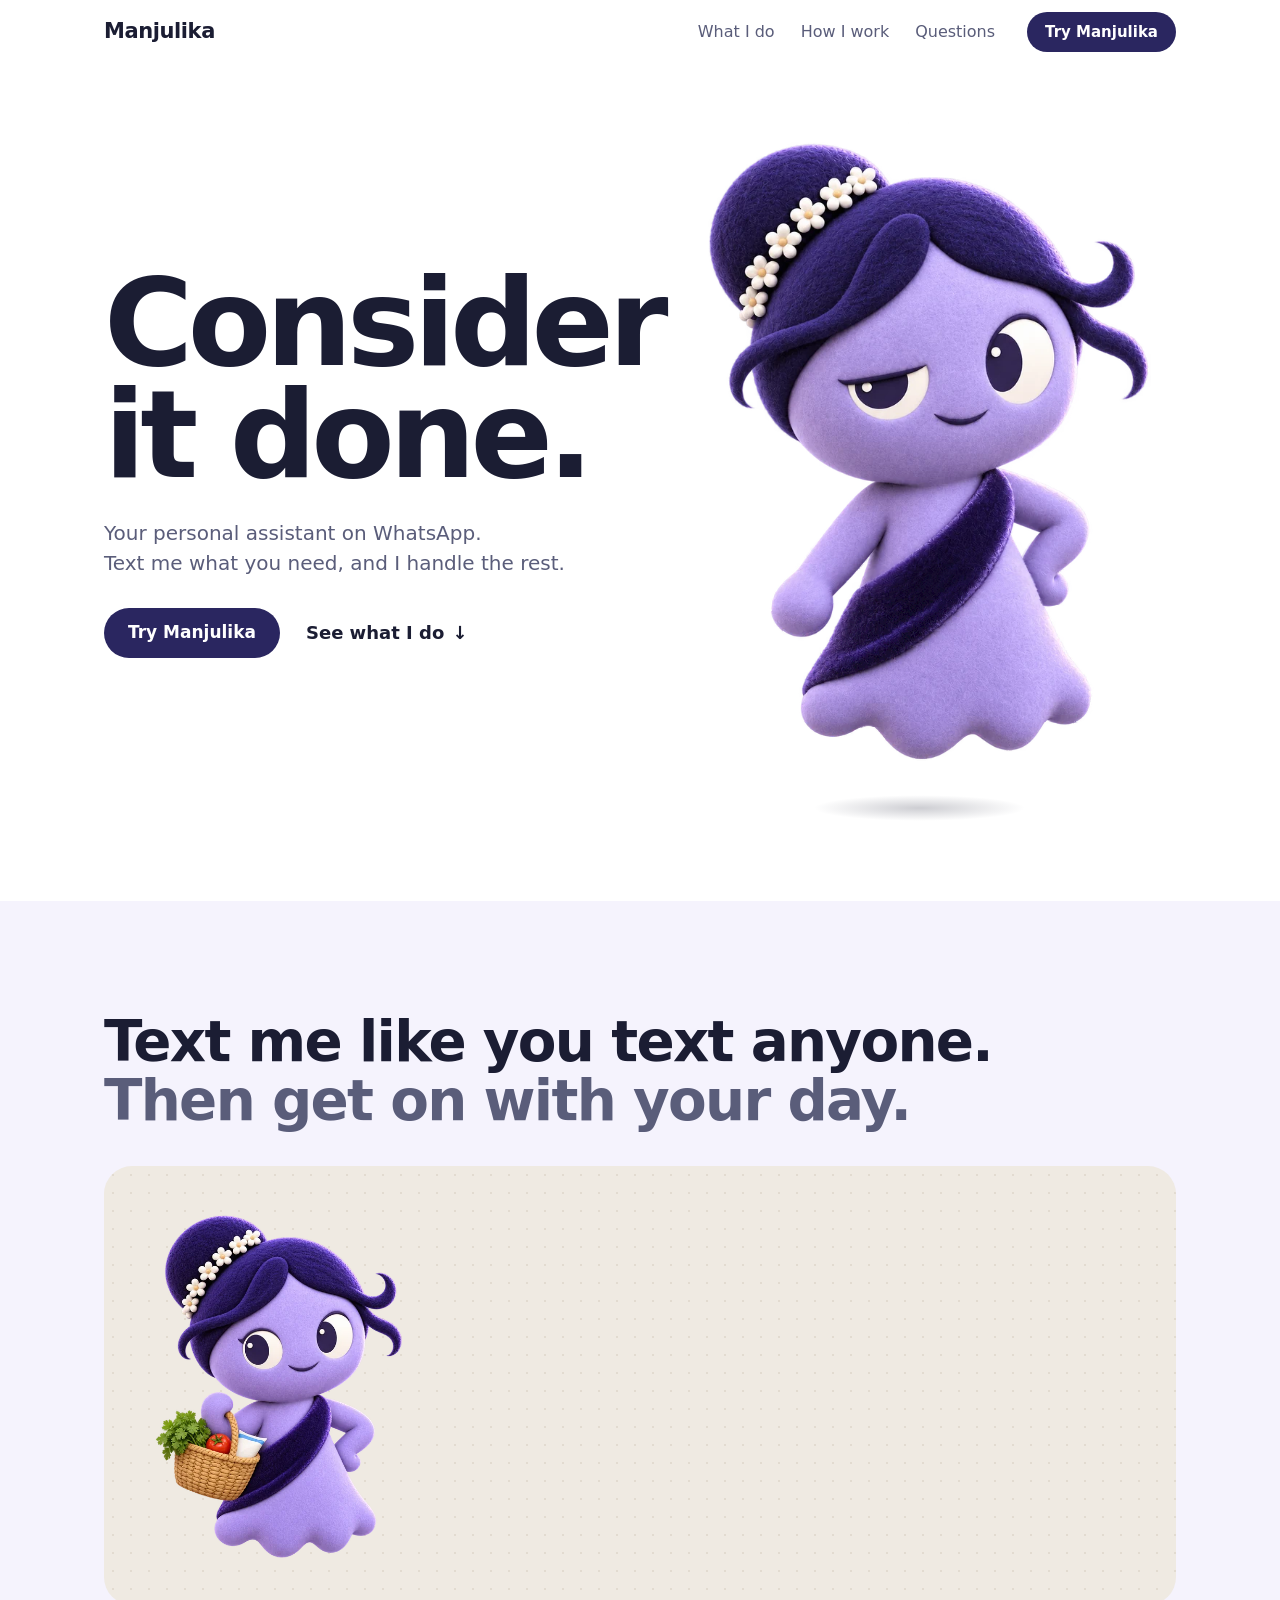
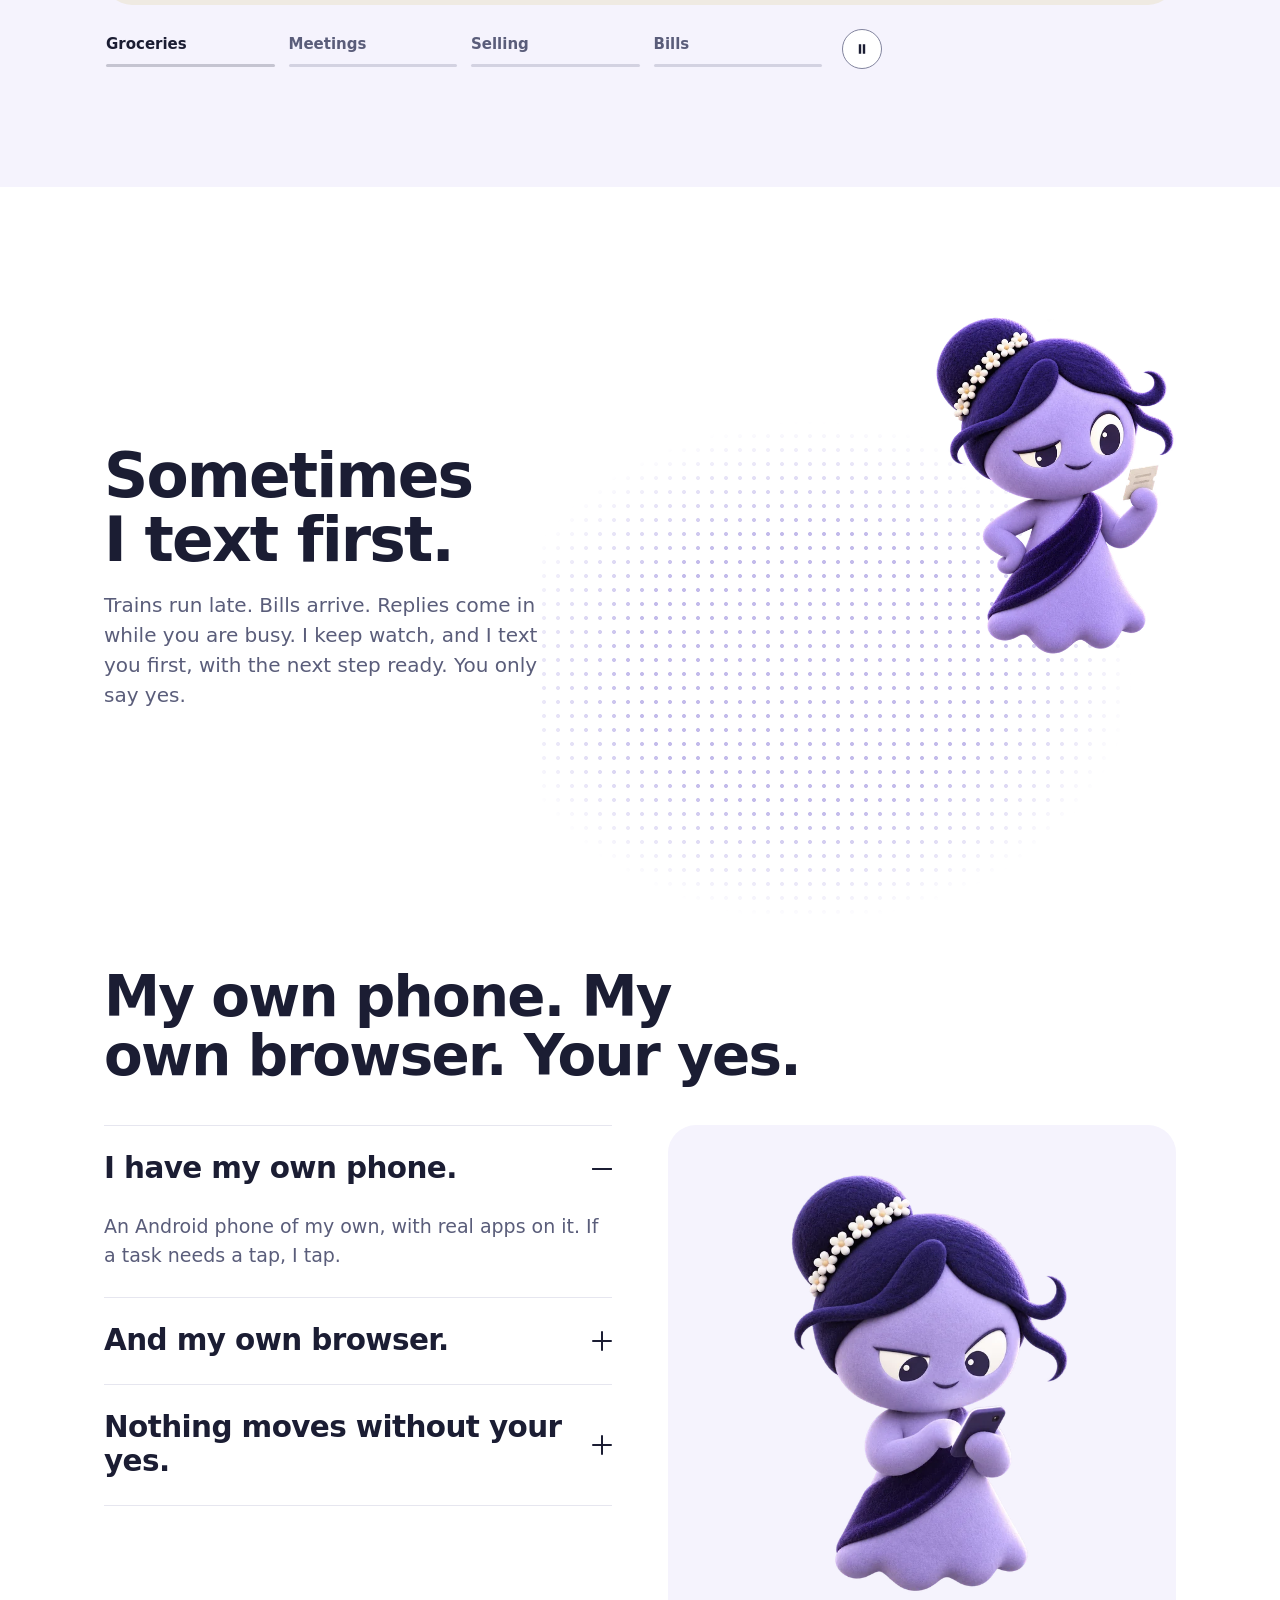
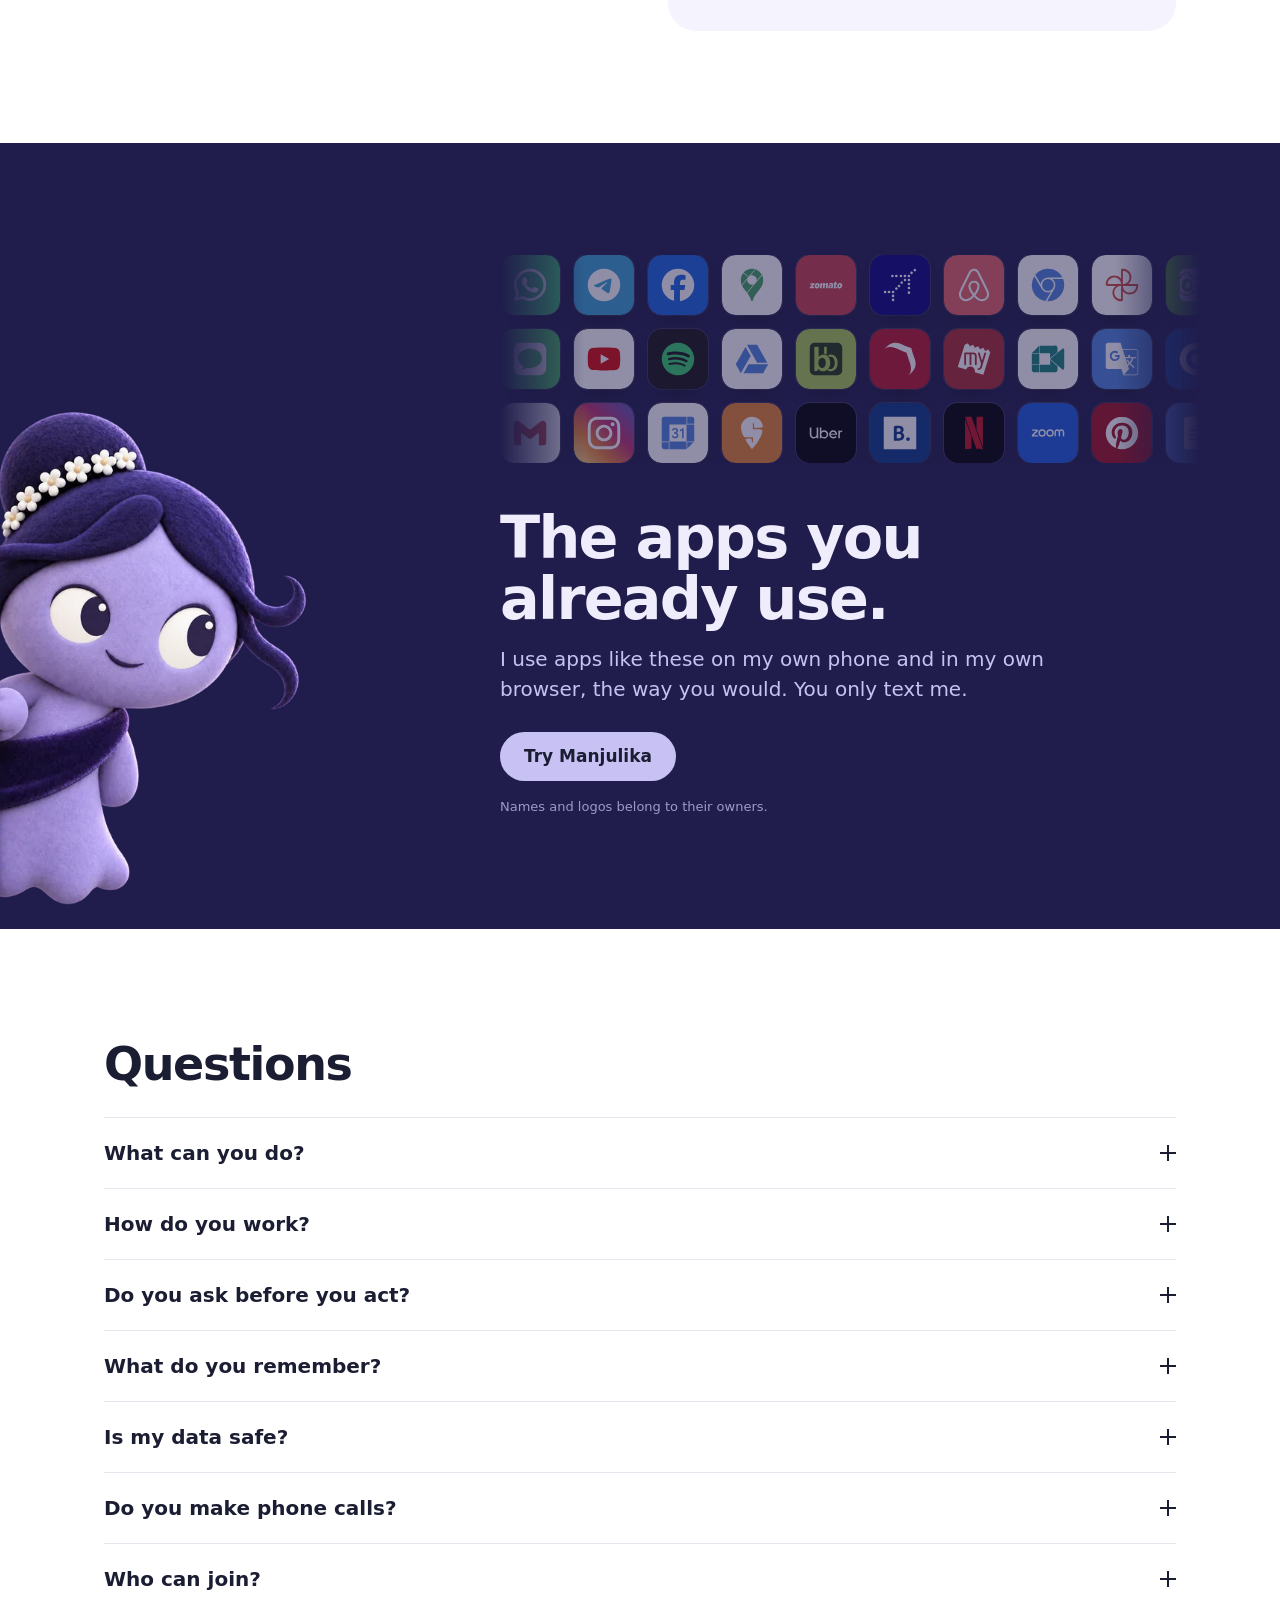
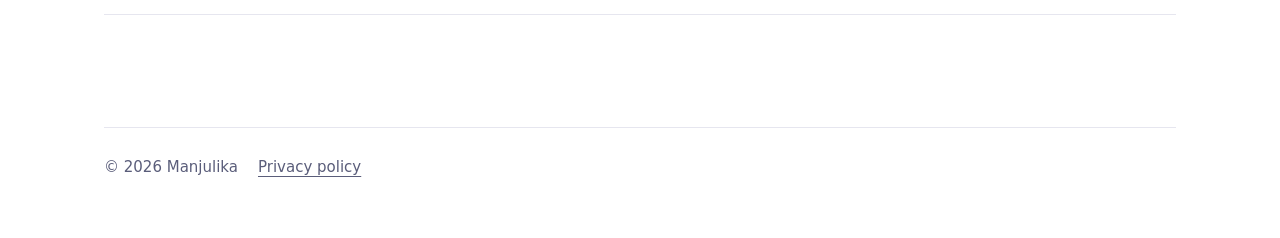
==== commit e2efe92f: "Hero: one headline and one line that says what she is "Consider it done." is followed by a single li" ====
--- a/index.html
+++ b/index.html
@@ -25,7 +25,7 @@
 <link rel="preconnect" href="https://fonts.googleapis.com">
 <link rel="preconnect" href="https://fonts.gstatic.com" crossorigin>
 <link href="https://fonts.googleapis.com/css2?family=Bricolage+Grotesque:opsz,wdth,wght@12..96,75..100,400..800&display=swap" rel="stylesheet">
-<link rel="stylesheet" href="style.css?v=15">
+<link rel="stylesheet" href="style.css?v=16">
 <link rel="prefetch" href="join/">
 <link rel="prefetch" href="assets/mascot/peek-over-down.webp">
 <link rel="prefetch" href="assets/mascot/peek-over-you.webp">
@@ -63,9 +63,8 @@
   <!-- 1. Hero -->
   <section class="hero" id="top">
     <div class="hero-copy">
-      <p class="eyebrow">Your personal assistant on WhatsApp</p>
       <h1>Consider<br>it done.</h1>
-      <p class="lede">Text me what you need. I handle the rest.</p>
+      <p class="lede"><span>Your personal assistant on WhatsApp.</span> <span>Text me what you need, and I handle the rest.</span></p>
       <div class="hero-actions">
         <a class="cta" href="join/">Try Manjulika</a>
         <a class="text-link" href="#does">See what I do <span aria-hidden="true">&darr;</span></a>
--- a/style.css
+++ b/style.css
@@ -150,6 +150,7 @@
 .eyebrow { color: var(--muted); font-size: 18px; margin-bottom: 18px; }
 h1 { font-size: clamp(60px, 9.5vw, 132px); font-weight: 800; line-height: 0.92; letter-spacing: -0.045em; }
 .lede { max-width: 26em; margin: 26px 0 30px; font-size: 20px; color: var(--muted); }
+.lede span { display: block; text-wrap: balance; }
 .hero-actions { display: flex; flex-wrap: wrap; align-items: center; gap: 12px 20px; }
 
 .hero-stage { position: relative; display: grid; justify-items: center; align-items: end; }
@@ -459,6 +460,9 @@
   .form-links { flex-direction: column; align-items: flex-start; }
   .faq-list summary { font-size: 18px; }
 }
+@media (max-width: 380px) {
+  .lede { font-size: 16.5px; }
+}
 @media (max-width: 820px) {
   .top nav { display: none; }
 }
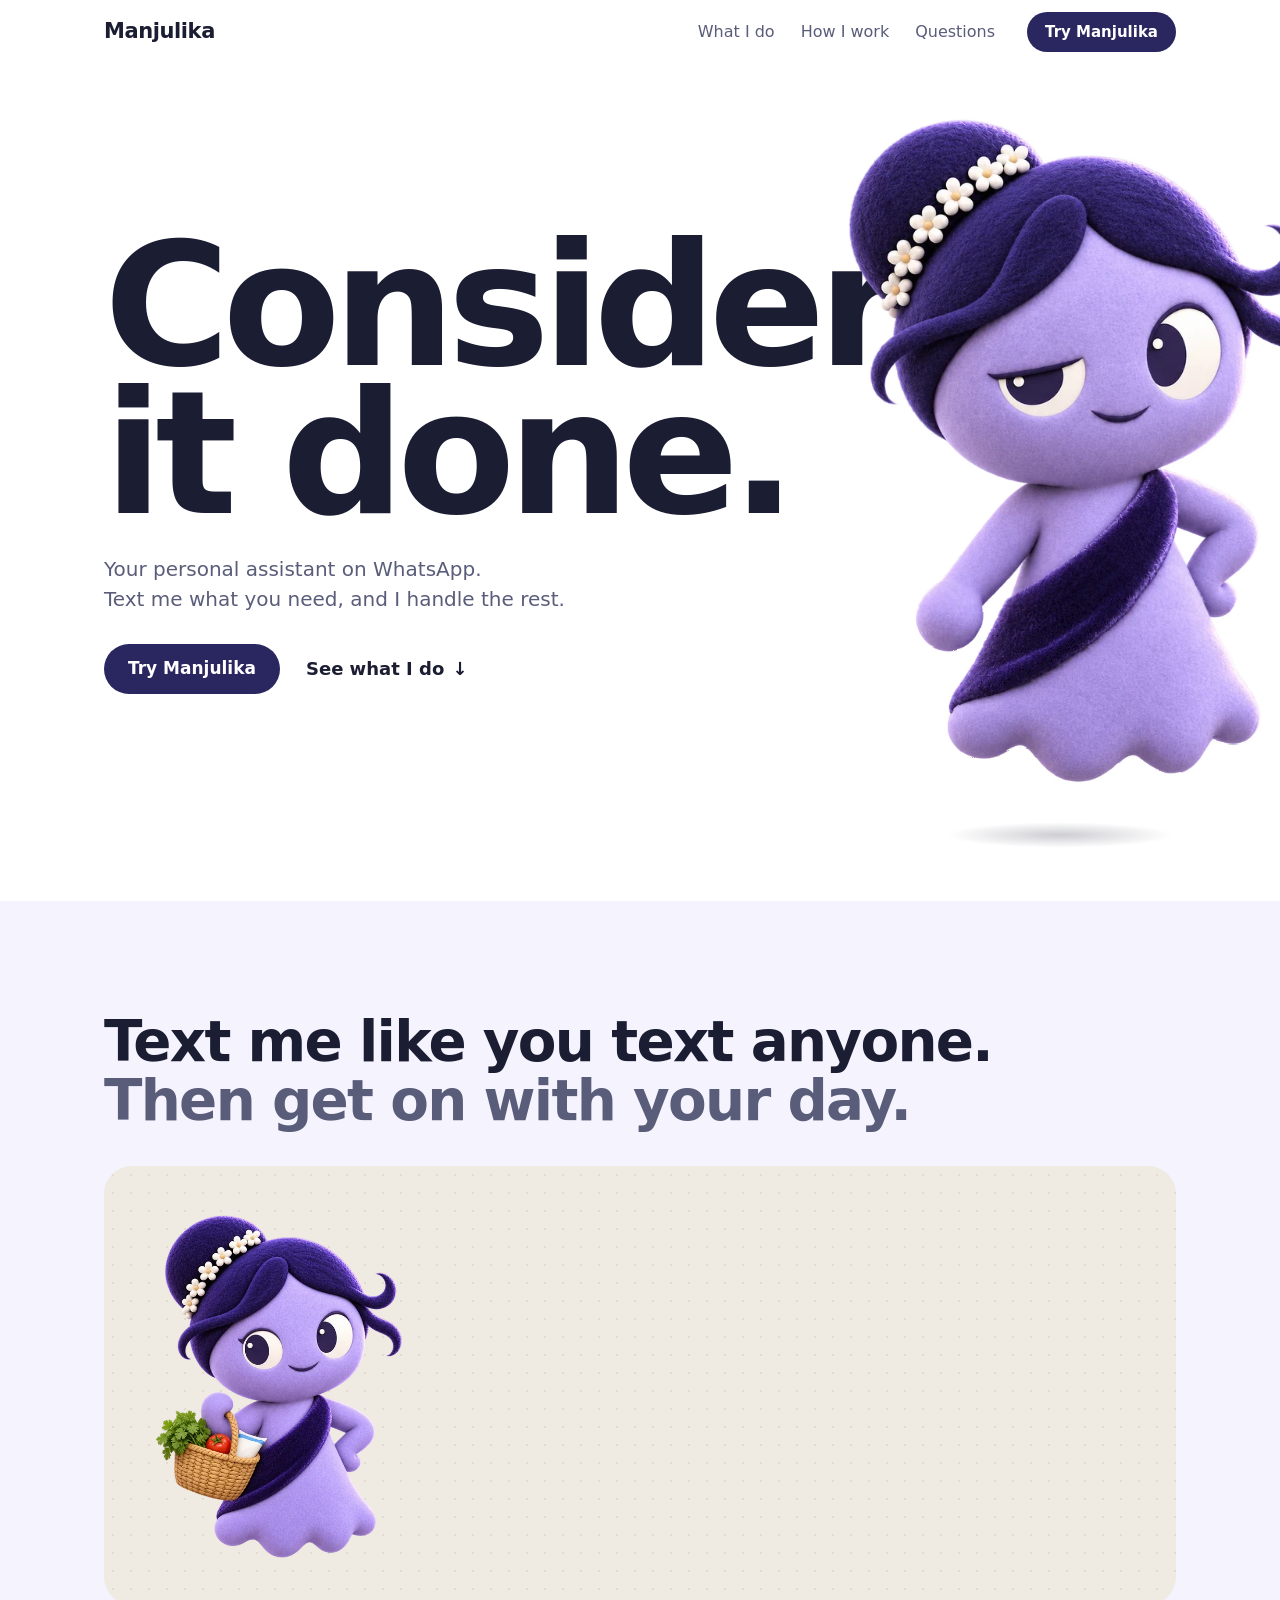
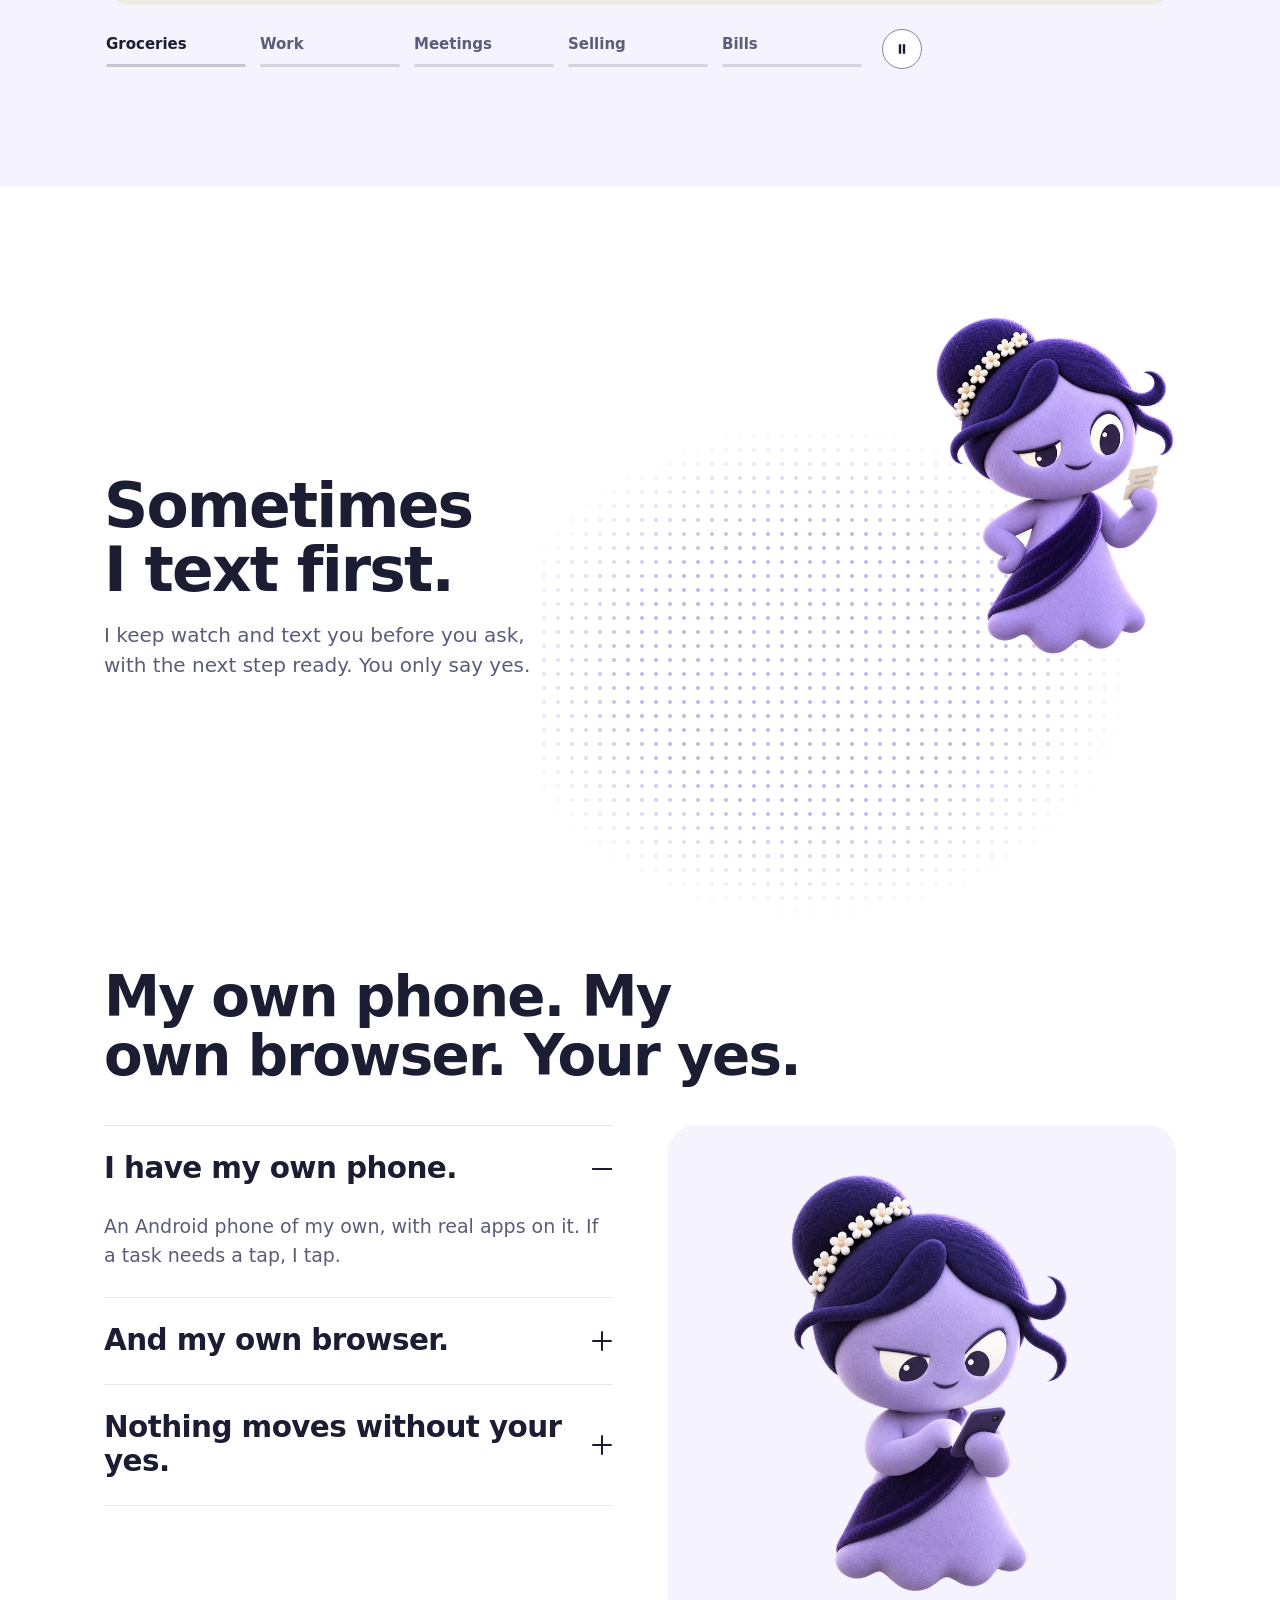
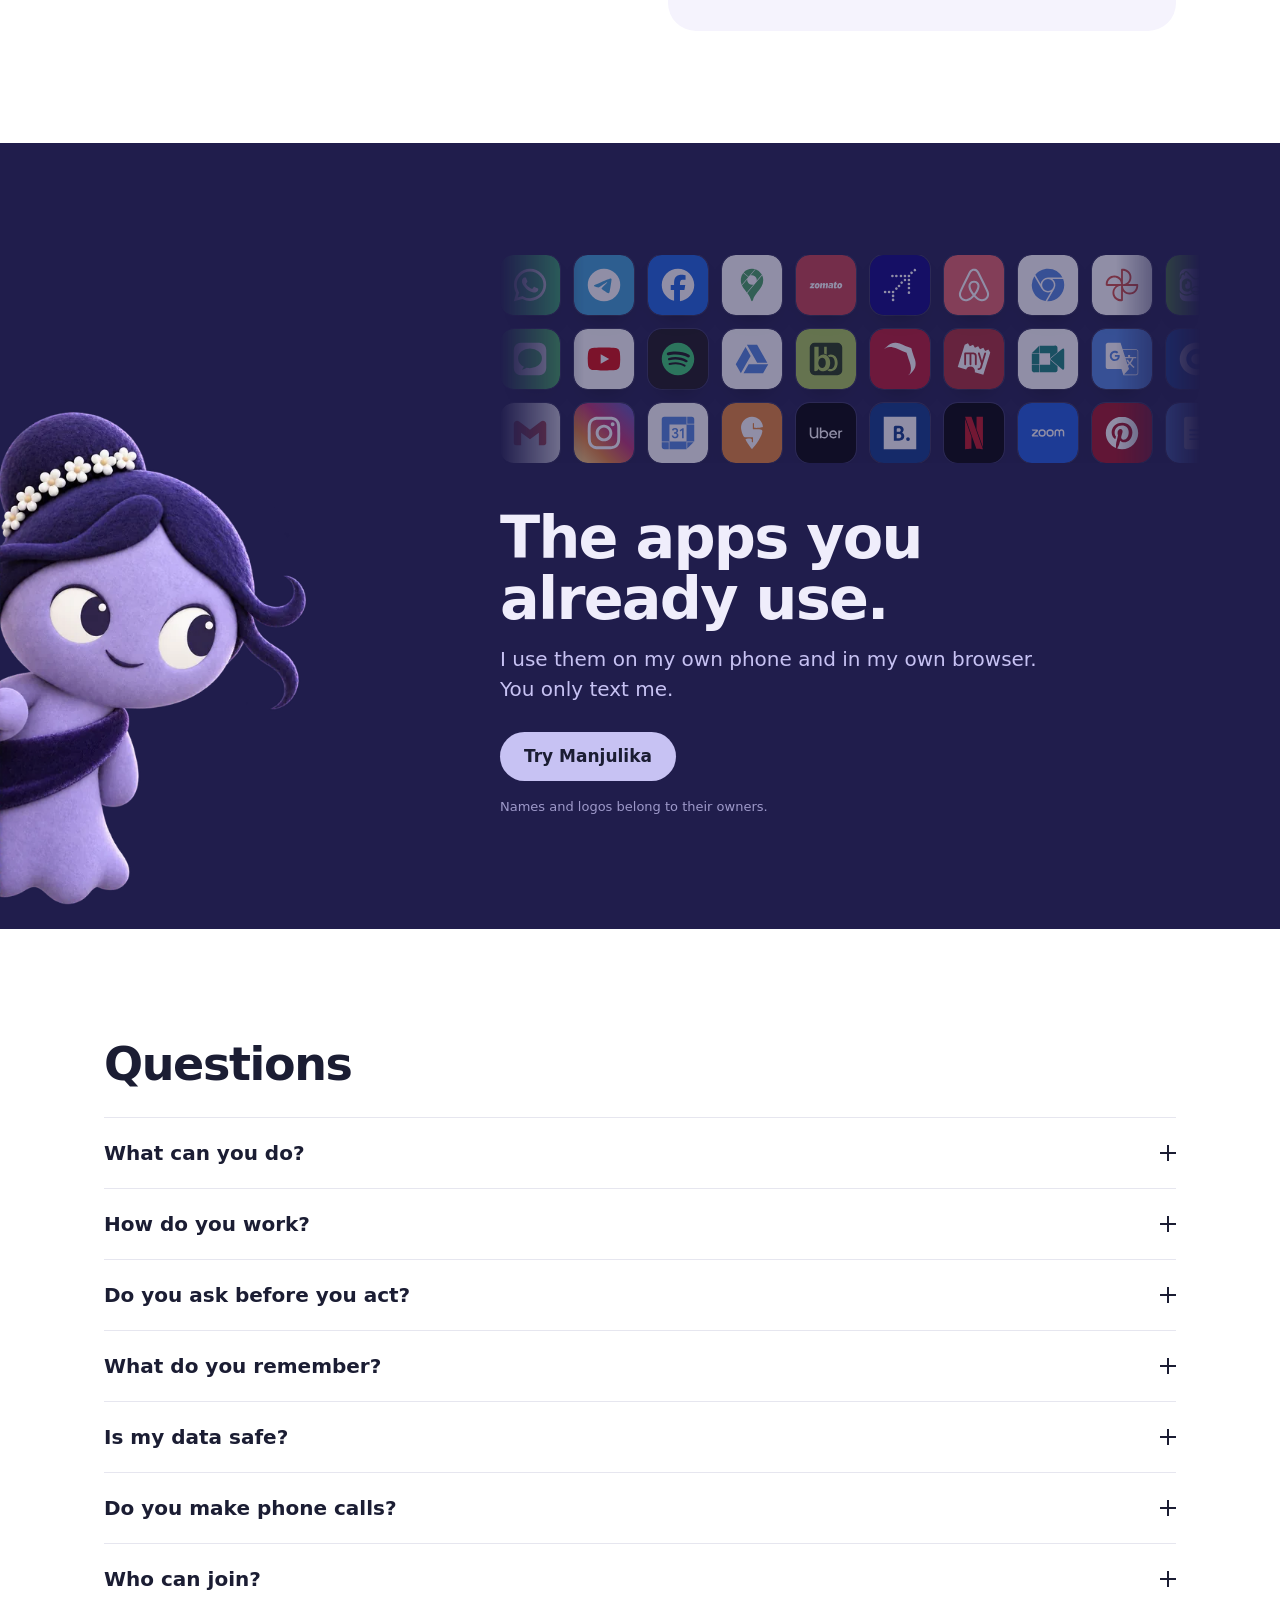
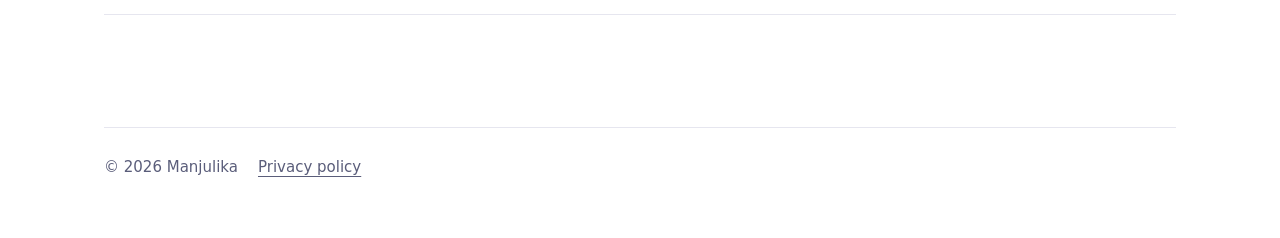
==== commit 29b675e2: "Run the headline behind her, add a work chat, shorten copy, remember the join step - Hero: "Consider" ====
--- a/index.html
+++ b/index.html
@@ -5,12 +5,12 @@
 <meta name="viewport" content="width=device-width, initial-scale=1">
 <meta http-equiv="Content-Security-Policy" content="default-src 'self'; script-src 'self'; style-src 'self' https://fonts.googleapis.com; font-src https://fonts.gstatic.com; img-src 'self' data:; connect-src 'self' https://api.manjulika.com; base-uri 'none'; form-action 'none'; object-src 'none'">
 <title>Manjulika | Text me on WhatsApp. Consider it done.</title>
-<meta name="description" content="I am Manjulika, a personal assistant you text on WhatsApp. Tell me once. Consider it done.">
+<meta name="description" content="Your personal assistant on WhatsApp. Text me what you need, and I handle the rest.">
 <link rel="canonical" href="https://manjulika.com/">
 <meta property="og:type" content="website">
 <meta property="og:url" content="https://manjulika.com/">
 <meta property="og:title" content="Manjulika | Text me on WhatsApp. Consider it done.">
-<meta property="og:description" content="I am Manjulika, a personal assistant you text on WhatsApp. Tell me once. Consider it done.">
+<meta property="og:description" content="Your personal assistant on WhatsApp. Text me what you need, and I handle the rest.">
 <meta property="og:image" content="https://manjulika.com/assets/og.jpg">
 <meta property="og:image:width" content="1200">
 <meta property="og:image:height" content="630">
@@ -25,7 +25,7 @@
 <link rel="preconnect" href="https://fonts.googleapis.com">
 <link rel="preconnect" href="https://fonts.gstatic.com" crossorigin>
 <link href="https://fonts.googleapis.com/css2?family=Bricolage+Grotesque:opsz,wdth,wght@12..96,75..100,400..800&display=swap" rel="stylesheet">
-<link rel="stylesheet" href="style.css?v=16">
+<link rel="stylesheet" href="style.css?v=17">
 <link rel="prefetch" href="join/">
 <link rel="prefetch" href="assets/mascot/peek-over-down.webp">
 <link rel="prefetch" href="assets/mascot/peek-over-you.webp">
@@ -83,26 +83,27 @@
     </div>
   </section>
 
-  <!-- 2. What I do: a short film of four chats that plays when it comes into view -->
+  <!-- 2. What I do: a short film of five chats that plays when it comes into view -->
   <section class="does" id="does" aria-labelledby="does-title">
     <header class="section-head">
       <h2 id="does-title">Text me like you text anyone. <span>Then get on with your day.</span></h2>
     </header>
 
-    <div class="film" id="film" role="region" aria-roledescription="carousel" aria-label="Four of my chats">
+    <div class="film" id="film" role="region" aria-roledescription="carousel" aria-label="Five of my chats">
       <div class="film-bar">
         <button type="button" class="film-play" aria-label="Pause the chats" aria-pressed="false" data-play hidden>
           <svg viewBox="0 0 20 20" aria-hidden="true" focusable="false"><path class="i-pause" d="M6 4h3v12H6zM11 4h3v12h-3z"/><path class="i-play" d="M6 4l10 6-10 6z"/></svg>
         </button>
         <div class="film-tabs" role="group" aria-label="Choose a chat">
           <button type="button" class="film-tab is-on" aria-current="true"><span>Groceries</span><i><b></b></i></button>
+          <button type="button" class="film-tab"><span>Work</span><i><b></b></i></button>
           <button type="button" class="film-tab"><span>Meetings</span><i><b></b></i></button>
           <button type="button" class="film-tab"><span>Selling</span><i><b></b></i></button>
           <button type="button" class="film-tab"><span>Bills</span><i><b></b></i></button>
         </div>
       </div>
       <div class="film-card">
-        <article class="scene is-on" aria-roledescription="slide" aria-label="1 of 4: Groceries">
+        <article class="scene is-on" aria-roledescription="slide" aria-label="1 of 5: Groceries">
           <div class="who">
             <img class="pose" data-src="assets/mascot/groceries-480.webp" data-srcset="assets/mascot/groceries-480.webp 480w, assets/mascot/groceries-900.webp 900w" sizes="(max-width: 900px) 104px, 250px" alt="" width="900" height="1350">
           </div>
@@ -116,7 +117,21 @@
           </div>
         </article>
 
-        <article class="scene" aria-roledescription="slide" aria-label="2 of 4: Meetings">
+        <article class="scene" aria-roledescription="slide" aria-label="2 of 5: Work">
+          <div class="who">
+            <img class="pose" data-src="assets/mascot/laptop-480.webp" data-srcset="assets/mascot/laptop-480.webp 480w, assets/mascot/laptop-900.webp 900w" sizes="(max-width: 900px) 104px, 250px" alt="" width="900" height="1350">
+          </div>
+          <div class="chat">
+            <ol class="wa">
+              <li class="you"><span class="sr-only">You: </span><span class="doc" data-ext="CSV"><span class="sr-only">File: </span><b>leads-october.csv</b><small>412 rows · 38 kB</small></span>Remove the duplicates and make it an Excel sheet.<time>2:14 pm</time></li>
+              <li class="her"><span class="sr-only">Manjulika: </span><span class="doc doc-xls" data-ext="XLSX"><span class="sr-only">File: </span><b>Leads October.xlsx</b><small>368 rows · 31 kB</small></span>Done. I removed 44 duplicates and fixed the phone numbers.<time>2:16 pm</time></li>
+              <li class="you"><span class="sr-only">You: </span>Which city has the most?<time>2:17 pm</time></li>
+              <li class="her"><span class="sr-only">Manjulika: </span>Pune, with 121. Then Mumbai, with 97.<time>2:17 pm</time></li>
+            </ol>
+          </div>
+        </article>
+
+        <article class="scene" aria-roledescription="slide" aria-label="3 of 5: Meetings">
           <div class="who">
             <img class="pose" data-src="assets/mascot/meeting-480.webp" data-srcset="assets/mascot/meeting-480.webp 480w, assets/mascot/meeting-900.webp 900w" sizes="(max-width: 900px) 104px, 250px" alt="" width="900" height="1350">
           </div>
@@ -131,7 +146,7 @@
           </div>
         </article>
 
-        <article class="scene" aria-roledescription="slide" aria-label="3 of 4: Selling on OLX">
+        <article class="scene" aria-roledescription="slide" aria-label="4 of 5: Selling on OLX">
           <div class="who">
             <img class="pose" data-src="assets/mascot/sofa-480.webp" data-srcset="assets/mascot/sofa-480.webp 480w, assets/mascot/sofa-900.webp 900w" sizes="(max-width: 900px) 104px, 250px" alt="" width="900" height="1350">
           </div>
@@ -147,7 +162,7 @@
           </div>
         </article>
 
-        <article class="scene" aria-roledescription="slide" aria-label="4 of 4: Bills">
+        <article class="scene" aria-roledescription="slide" aria-label="5 of 5: Bills">
           <div class="who">
             <img class="pose" data-src="assets/mascot/bill-480.webp" data-srcset="assets/mascot/bill-480.webp 480w, assets/mascot/bill-900.webp 900w" sizes="(max-width: 900px) 104px, 250px" alt="" width="900" height="1350">
           </div>
@@ -168,7 +183,7 @@
   <section class="first" id="first" aria-labelledby="first-title">
     <div class="first-copy">
       <h2 id="first-title">Sometimes I text first.</h2>
-      <p>Trains run late. Bills arrive. Replies come in while you are busy. I keep watch, and I text you first, with the next step ready. You only say yes.</p>
+      <p>I keep watch and text you before you ask, with the next step ready. You only say yes.</p>
     </div>
     <div class="first-stage">
       <img class="first-pose" src="assets/mascot/train-480.webp" srcset="assets/mascot/train-480.webp 480w, assets/mascot/train-900.webp 900w" loading="lazy" sizes="(max-width: 700px) 150px, 300px" alt="" width="900" height="1350" aria-hidden="true">
@@ -199,14 +214,14 @@
           <summary class="acc-btn">And my own browser.<i aria-hidden="true"></i></summary>
           <div class="acc-panel">
             <img class="acc-pose" data-src="assets/mascot/laptop-480.webp" alt="" width="480" height="720" aria-hidden="true">
-            <p>Websites, forms, bookings, the logins you give me. I read the page and do the thing, the way you would.</p>
+            <p>Websites, forms and bookings, with the logins you give me. I use them the way you would.</p>
           </div>
         </details>
         <details class="acc-item" name="how">
           <summary class="acc-btn">Nothing moves without your yes.<i aria-hidden="true"></i></summary>
           <div class="acc-panel">
             <img class="acc-pose" data-src="assets/mascot/private-480.webp" alt="" width="480" height="720" aria-hidden="true">
-            <p>Before I pay for anything or message someone for you, I tell you what I will do and wait for your yes. Your chats, your accounts and your data stay yours. I do not sell them or use them for ads.</p>
+            <p>Before I pay or message anyone for you, I ask and wait for your yes. Your data stays yours. I never sell it or use it for ads.</p>
             <p class="fine"><a href="privacy/">Read the privacy policy</a></p>
           </div>
         </details>
@@ -228,7 +243,7 @@
         <div class="app-row r3"><ul><li><img src="assets/logos/gmail.svg" alt="" width="60" height="60" loading="lazy"></li><li><img src="assets/logos/instagram.svg" alt="" width="60" height="60" loading="lazy"></li><li><img src="assets/logos/googlecalendar.svg" alt="" width="60" height="60" loading="lazy"></li><li><img src="assets/logos/swiggy.svg" alt="" width="60" height="60" loading="lazy"></li><li><img src="assets/logos/uber.svg" alt="" width="60" height="60" loading="lazy"></li><li><img src="assets/logos/bookingdotcom.svg" alt="" width="60" height="60" loading="lazy"></li><li><img src="assets/logos/netflix.svg" alt="" width="60" height="60" loading="lazy"></li><li><img src="assets/logos/zoom.svg" alt="" width="60" height="60" loading="lazy"></li><li><img src="assets/logos/pinterest.svg" alt="" width="60" height="60" loading="lazy"></li><li><img src="assets/logos/googledocs.svg" alt="" width="60" height="60" loading="lazy"></li><li><img src="assets/logos/discord.svg" alt="" width="60" height="60" loading="lazy"></li></ul><ul aria-hidden="true"><li><img src="assets/logos/gmail.svg" alt="" width="60" height="60" loading="lazy"></li><li><img src="assets/logos/instagram.svg" alt="" width="60" height="60" loading="lazy"></li><li><img src="assets/logos/googlecalendar.svg" alt="" width="60" height="60" loading="lazy"></li><li><img src="assets/logos/swiggy.svg" alt="" width="60" height="60" loading="lazy"></li><li><img src="assets/logos/uber.svg" alt="" width="60" height="60" loading="lazy"></li><li><img src="assets/logos/bookingdotcom.svg" alt="" width="60" height="60" loading="lazy"></li><li><img src="assets/logos/netflix.svg" alt="" width="60" height="60" loading="lazy"></li><li><img src="assets/logos/zoom.svg" alt="" width="60" height="60" loading="lazy"></li><li><img src="assets/logos/pinterest.svg" alt="" width="60" height="60" loading="lazy"></li><li><img src="assets/logos/googledocs.svg" alt="" width="60" height="60" loading="lazy"></li><li><img src="assets/logos/discord.svg" alt="" width="60" height="60" loading="lazy"></li></ul></div>
       </div>
       <h2 id="apps-title">The apps you already use.</h2>
-      <p>I use apps like these on my own phone and in my own browser, the way you would. You only text me.</p>
+      <p>I use them on my own phone and in my own browser. You only text me.</p>
       <a class="cta cta-light" href="join/">Try Manjulika</a>
       <p class="apps-note">Names and logos belong to their owners.</p>
     </div>
@@ -241,15 +256,15 @@
     <div class="faq-list">
       <details>
         <summary>What can you do?</summary>
-        <p>Groceries and food. Train updates. Searching, comparing and booking on apps and websites. Selling the things you no longer need. Reminders and follow-ups. Bills you approve.</p>
+        <p>Errands: groceries, bookings, bills, reminders, and selling what you no longer need. Work, too: send me a spreadsheet, CSV, PDF or document, and I clean it up, sum it up, or make the file you need.</p>
       </details>
       <details>
         <summary>How do you work?</summary>
-        <p>You text me on WhatsApp. I read your message, say what I will do, do it on my own phone or in my own browser, and tell you when it is done. If something is not clear, I ask.</p>
+        <p>You text me on WhatsApp. I do the task on my own phone or in my own browser, and tell you when it is done. If something is not clear, I ask.</p>
       </details>
       <details>
         <summary>Do you ask before you act?</summary>
-        <p>Yes. Before I pay for anything or send a message to someone else, I tell you what I am about to do and wait for your yes.</p>
+        <p>Yes. Before I pay for anything or message someone for you, I say what I will do and wait for your yes.</p>
       </details>
       <details>
         <summary>What do you remember?</summary>
@@ -265,7 +280,7 @@
       </details>
       <details>
         <summary>Who can join?</summary>
-        <p>You, in a private one-to-one chat on WhatsApp. For now, Indian mobile numbers only, and a few people at a time. <a href="join/">Ask for an invite</a>.</p>
+        <p>You, in a private chat on WhatsApp. For now, Indian numbers only, and a few people at a time. <a href="join/">Ask for an invite</a>.</p>
       </details>
     </div>
   </section>
@@ -277,6 +292,6 @@
   <a href="privacy/">Privacy policy</a>
 </footer>
 
-<script src="app.js?v=14" async></script>
+<script src="app.js?v=15" async></script>
 </body>
 </html>
--- a/style.css
+++ b/style.css
@@ -61,8 +61,8 @@
     --dot: #3a3672;
   }
   /* A soft lavender glow lifts her off the dark page; the floor shadow goes deeper. */
-  .hero-stage::before {
-    content: ""; position: absolute; left: 6%; right: 6%; top: 4%; bottom: 14%; z-index: 0; pointer-events: none;
+  .float::before {
+    content: ""; position: absolute; left: -6%; right: -6%; top: 0; bottom: 6%; z-index: -1; pointer-events: none;
     background: radial-gradient(closest-side, rgba(199, 194, 243, 0.22), rgba(199, 194, 243, 0) 100%);
   }
   .float { position: relative; z-index: 1; }
@@ -136,25 +136,29 @@
 .link { background: none; border: 0; padding: 10px 2px; font: inherit; font-size: 15px; color: inherit; text-decoration: underline; text-underline-offset: 3px; cursor: pointer; }
 .link:disabled { color: var(--muted); text-decoration: none; cursor: default; }
 
-/* 1. Hero */
+/* 1. Hero: the headline runs behind her. Her box starts where "Consider" ends, then moves 14% of her
+   width back over it, so the overlap is the same at every screen size. */
 .hero {
+  --mw: min(520px, calc((100svh - 150px) * 0.6667), 48vw);
   max-width: var(--max);
   margin: 0 auto;
   padding: 8px 24px 48px;
   min-height: calc(100svh - var(--top-h));
   display: grid;
-  grid-template-columns: 1.05fr 0.95fr;
+  grid-template-columns: max-content minmax(0, 1fr);
   align-items: center;
-  gap: 24px;
-}
+}
+.hero-copy { position: relative; z-index: 1; }
 .eyebrow { color: var(--muted); font-size: 18px; margin-bottom: 18px; }
-h1 { font-size: clamp(60px, 9.5vw, 132px); font-weight: 800; line-height: 0.92; letter-spacing: -0.045em; }
+.hero h1 { font-size: min(16vw - 8px, 172px); font-weight: 800; line-height: 0.86; letter-spacing: -0.045em; white-space: nowrap; }
 .lede { max-width: 26em; margin: 26px 0 30px; font-size: 20px; color: var(--muted); }
+/* The lines under the headline wrap inside its width and never widen the column. */
+.lede, .hero-actions { width: 0; min-width: 100%; }
 .lede span { display: block; text-wrap: balance; }
 .hero-actions { display: flex; flex-wrap: wrap; align-items: center; gap: 12px 20px; }
 
-.hero-stage { position: relative; display: grid; justify-items: center; align-items: end; }
-.float { width: min(520px, 100%, calc((100svh - 150px) * 0.6667)); animation: float 6s ease-in-out infinite; will-change: transform; }
+.hero-stage { position: relative; z-index: 2; display: grid; justify-items: start; align-items: end; pointer-events: none; }
+.float { width: var(--mw); margin-left: calc(var(--mw) * -0.14); animation: float 6s ease-in-out infinite; will-change: transform; }
 .mascot { position: relative; width: 100%; aspect-ratio: 1024 / 1536; transition: transform .7s cubic-bezier(.2,.7,.2,1); }
 .mascot.lean { transform: rotate(calc(var(--lx, 0) * 2.2deg)) translate(calc(var(--lx, 0) * 8px), calc(var(--ly, 0) * 5px)); }
 .mascot > img { position: absolute; inset: 0; width: 100%; height: 100%; }
@@ -173,7 +177,7 @@
   50% { transform: translateY(-14px) rotate(0.8deg); }
 }
 .shadow {
-  width: 46%; height: 26px; margin: -6px auto 0;
+  width: calc(var(--mw) * 0.46); height: 26px; margin: -6px 0 0 calc(var(--mw) * 0.1);
   background: radial-gradient(ellipse at center, rgba(27, 29, 51, 0.22), rgba(27, 29, 51, 0) 70%);
   animation: shadow 6s ease-in-out infinite;
 }
@@ -209,7 +213,7 @@
 .film.is-live .scene.is-on .pose { animation: idle 7s ease-in-out infinite; }
 .film.is-paused .scene.is-on .pose { animation-play-state: paused; }
 .film.is-live .film-bar { display: flex; align-items: center; gap: 18px; margin-top: 18px; }
-.film-tabs { flex: 1; display: grid; grid-template-columns: repeat(4, minmax(0, 1fr)); gap: 10px; max-width: 720px; }
+.film-tabs { flex: 1; display: grid; grid-template-columns: repeat(5, minmax(0, 1fr)); gap: 10px; max-width: 760px; }
 .film-tab {
   display: grid; gap: 8px; padding: 10px 2px 8px; border: 0; background: none; cursor: pointer; text-align: left;
   font: inherit; font-size: 15px; font-weight: 600; color: var(--muted);
@@ -246,6 +250,18 @@
   content: ""; display: inline-block; width: 15px; height: 10px; margin-left: 4px; vertical-align: -1px;
   background: url('data:image/svg+xml;utf8,<svg xmlns="http://www.w3.org/2000/svg" viewBox="0 0 16 11"><path fill="none" stroke="%2353bdeb" stroke-width="1.6" stroke-linecap="round" stroke-linejoin="round" d="M1 6l3 3 6-7M6 9l1 1 6-7"/></svg>') no-repeat center / contain;
 }
+/* A file in a chat, drawn like WhatsApp's document message */
+.wa .doc {
+  display: grid; grid-template-columns: 32px minmax(0, 1fr); column-gap: 10px; align-items: center;
+  margin: -2px -5px 7px; padding: 8px 10px 8px 8px; border-radius: 7px; background: rgba(11, 20, 26, 0.06);
+}
+.wa .doc::before {
+  content: attr(data-ext); grid-row: 1 / span 2; display: grid; place-items: center; width: 32px; height: 38px;
+  border-radius: 4px; background: #6b7c85; color: #fff; font-size: 9px; font-weight: 700; letter-spacing: 0.02em;
+}
+.wa .doc-xls::before { background: #1d7044; }
+.wa .doc b { min-width: 0; overflow: hidden; text-overflow: ellipsis; white-space: nowrap; font-weight: 600; font-size: 14.5px; }
+.wa .doc small { font-size: 12px; color: var(--wa-time-her); }
 .wa .day { align-self: center; max-width: none; padding: 4px 10px; border-radius: 8px; font-size: 12px; color: var(--wa-day-ink); background: var(--wa-day-bg); box-shadow: none; }
 .wa .typing { position: absolute; left: 0; max-width: none; background: var(--wa-her); padding: 10px 12px; border-top-left-radius: 2px; }
 .wa .typing i { display: inline-block; width: 7px; height: 7px; margin: 0 2px; border-radius: 50%; background: #8696a0; animation: dot 0.9s infinite; }
@@ -351,12 +367,16 @@
 .join-peek[data-look="you"] .look-you { visibility: visible; }
 .join-peek[data-look="you"] .look-down { visibility: hidden; }
 .join-title { font-size: clamp(40px, 7vw, 64px); font-weight: 800; line-height: 1.05; letter-spacing: -0.04em; }
-.join-lede { margin: 18px auto 28px; max-width: 24em; font-size: 18px; color: var(--muted); }
+.join-lede { margin: 18px auto 28px; max-width: 24em; font-size: 18px; color: var(--muted); text-wrap: balance; }
 .join-form { text-align: left; max-width: 420px; margin: 0 auto; }
 .join-form .cta { width: 100%; }
 .join-foot { width: calc(min(460px, 100%) - 48px); margin: 24px auto 0; padding: 16px 0 40px; display: flex; gap: 16px; justify-content: center; color: var(--muted); font-size: 15px; border-top: 1px solid var(--hair); }
 .join-page .top { border-bottom-color: var(--hair); }
-.done-back { margin-top: 14px; }
+.done-back { margin-top: 10px; display: flex; flex-wrap: wrap; align-items: center; gap: 0 20px; font-size: 15px; }
+.is-joined .join-lede, .is-joined .step:not(.is-on) { display: none; }
+.step-done { text-align: center; }
+.step-done .done-back { justify-content: center; }
+.is-joined .join-title { margin-bottom: 24px; }
 .invite-form { display: grid; }
 .step { grid-area: 1 / 1; align-self: start; visibility: hidden; }
 .step.is-on { visibility: visible; }
@@ -410,7 +430,7 @@
 
 /* Privacy page */
 .policy { max-width: 680px; margin: 0 auto; padding: 24px 24px 56px; }
-.policy h1 { font-size: clamp(36px, 5vw, 48px); margin-bottom: 4px; }
+.policy h1 { font-size: clamp(36px, 5vw, 48px); font-weight: 800; letter-spacing: -0.04em; margin-bottom: 4px; }
 .policy h2 { font-size: 20px; font-weight: 650; margin: 30px 0 6px; letter-spacing: -0.01em; }
 .policy p { margin: 0 0 14px; }
 .policy a { overflow-wrap: anywhere; }
@@ -420,10 +440,13 @@
 
 /* Tablets and phones */
 @media (max-width: 900px) {
-  .hero { grid-template-columns: 1fr; min-height: 0; padding-top: 4px; gap: 4px; }
-  .hero-stage { order: -1; }
-  .float { width: min(340px, 74vw, 29svh); }
-  h1 { font-size: clamp(56px, 16vw, 96px); }
+  /* Phones: she floats above the headline, and her hem passes in front of "Consider". */
+  .hero { --mw: min(340px, 74vw, 30svh); grid-template-columns: minmax(0, 1fr); min-height: 0; padding-top: 4px; }
+  .hero-stage { order: -1; justify-items: center; }
+  .float { margin-left: 0; }
+  .shadow { display: none; }
+  .hero-copy { margin-top: calc(var(--mw) * -0.2); }
+  .hero h1 { font-size: clamp(60px, 21.5vw, 120px); }
   .eyebrow { margin-bottom: 10px; }
   .lede { font-size: 18px; margin: 14px 0 18px; }
   .film { padding: 0 16px; margin-top: 28px; }
@@ -460,6 +483,15 @@
   .form-links { flex-direction: column; align-items: flex-start; }
   .faq-list summary { font-size: 18px; }
 }
+/* Short phones: a smaller spirit keeps the button in the first screen */
+@media (max-width: 900px) and (max-height: 600px) {
+  .hero { --mw: min(340px, 74vw, 25svh); }
+}
+/* Narrow phones: five names do not fit, so only the playing chat shows its name. The bars stay. */
+@media (max-width: 560px) {
+  .film-tab span { white-space: nowrap; transition: opacity .2s; }
+  .film-tab:not(.is-on) span { opacity: 0; }
+}
 @media (max-width: 380px) {
   .lede { font-size: 16.5px; }
 }
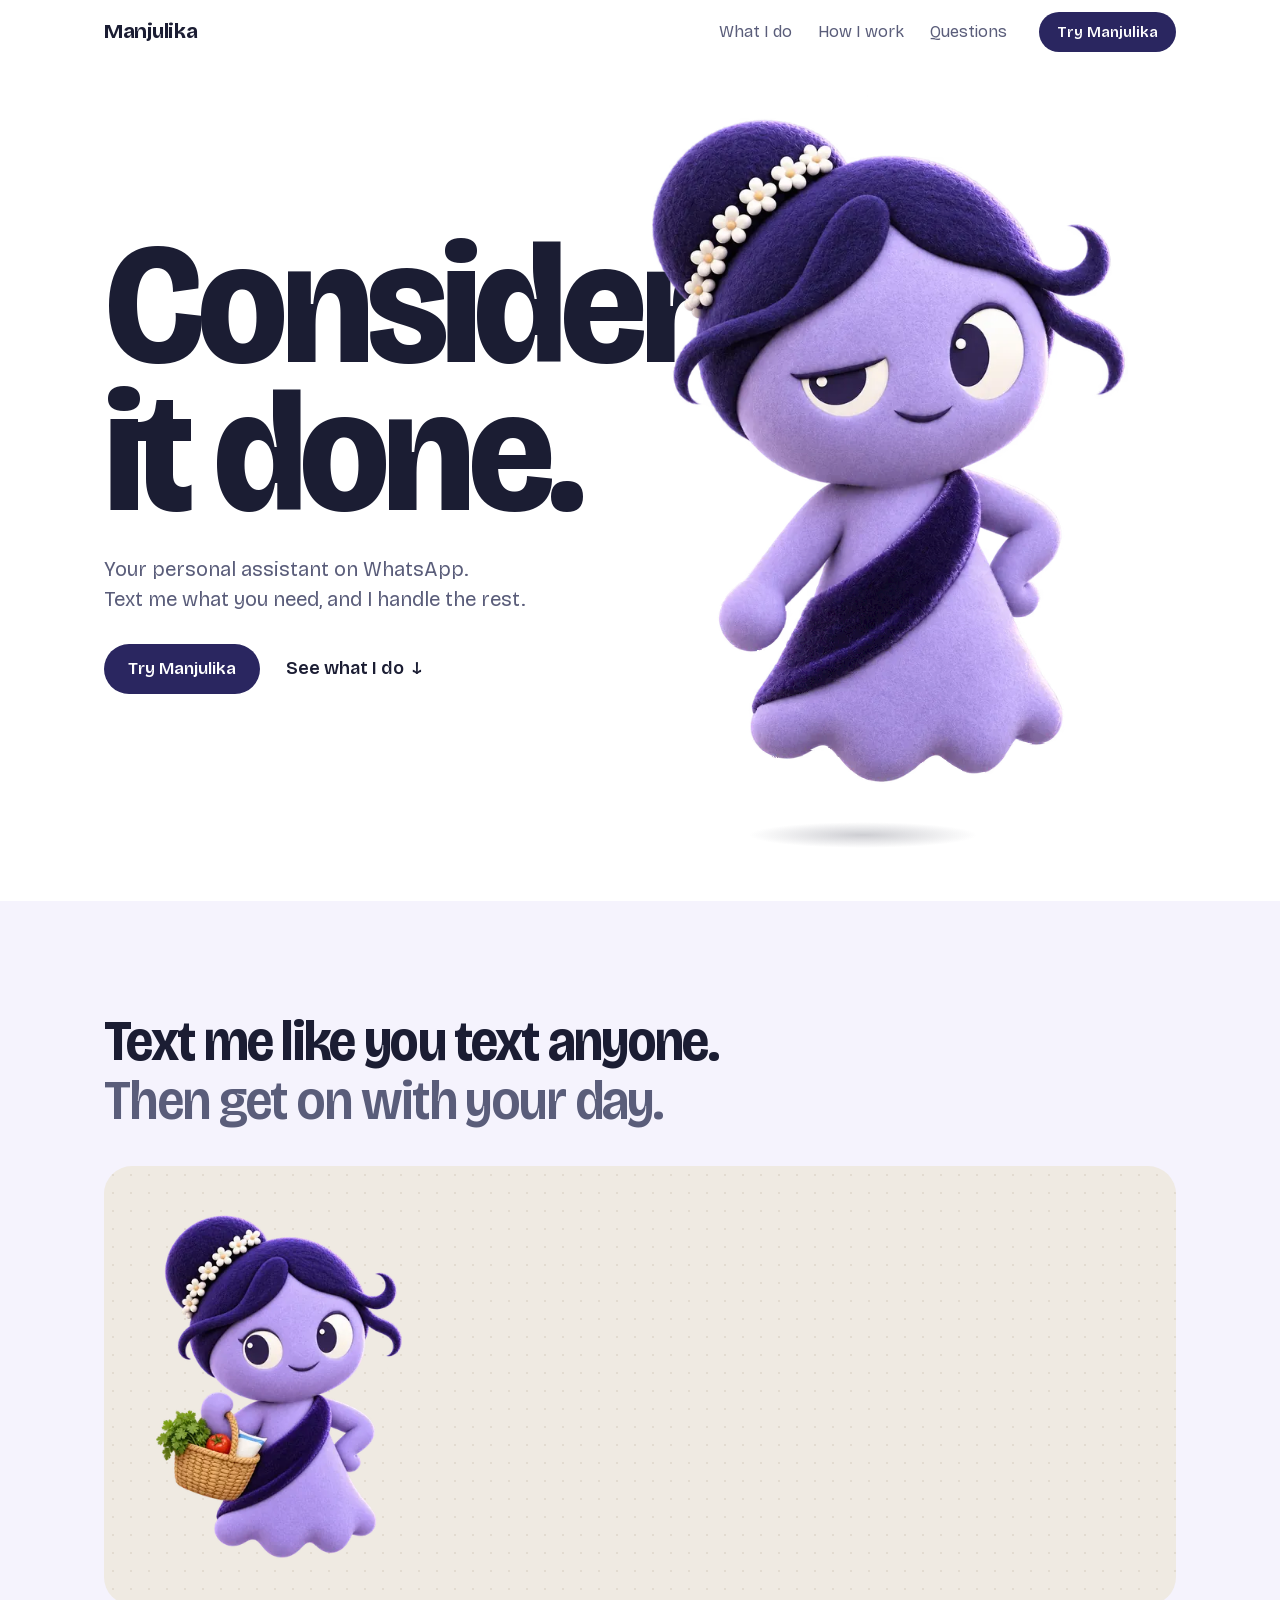
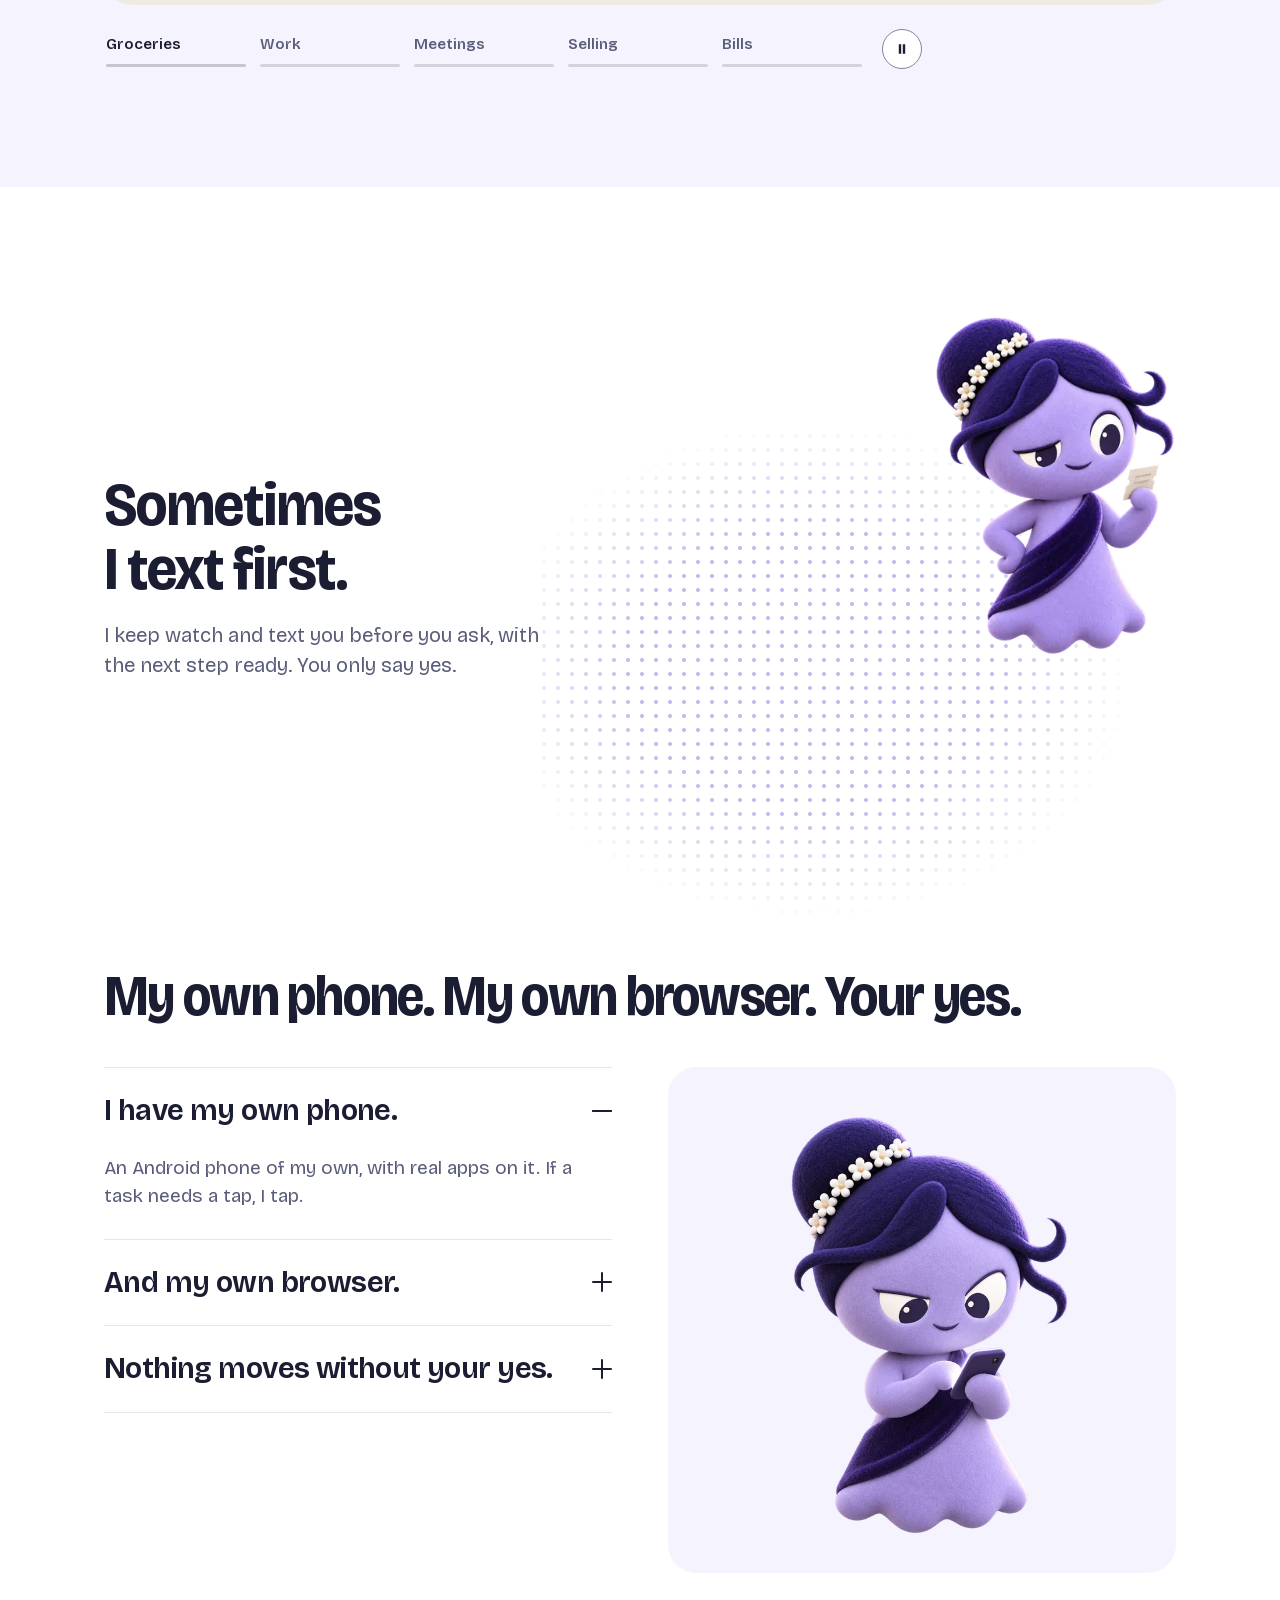
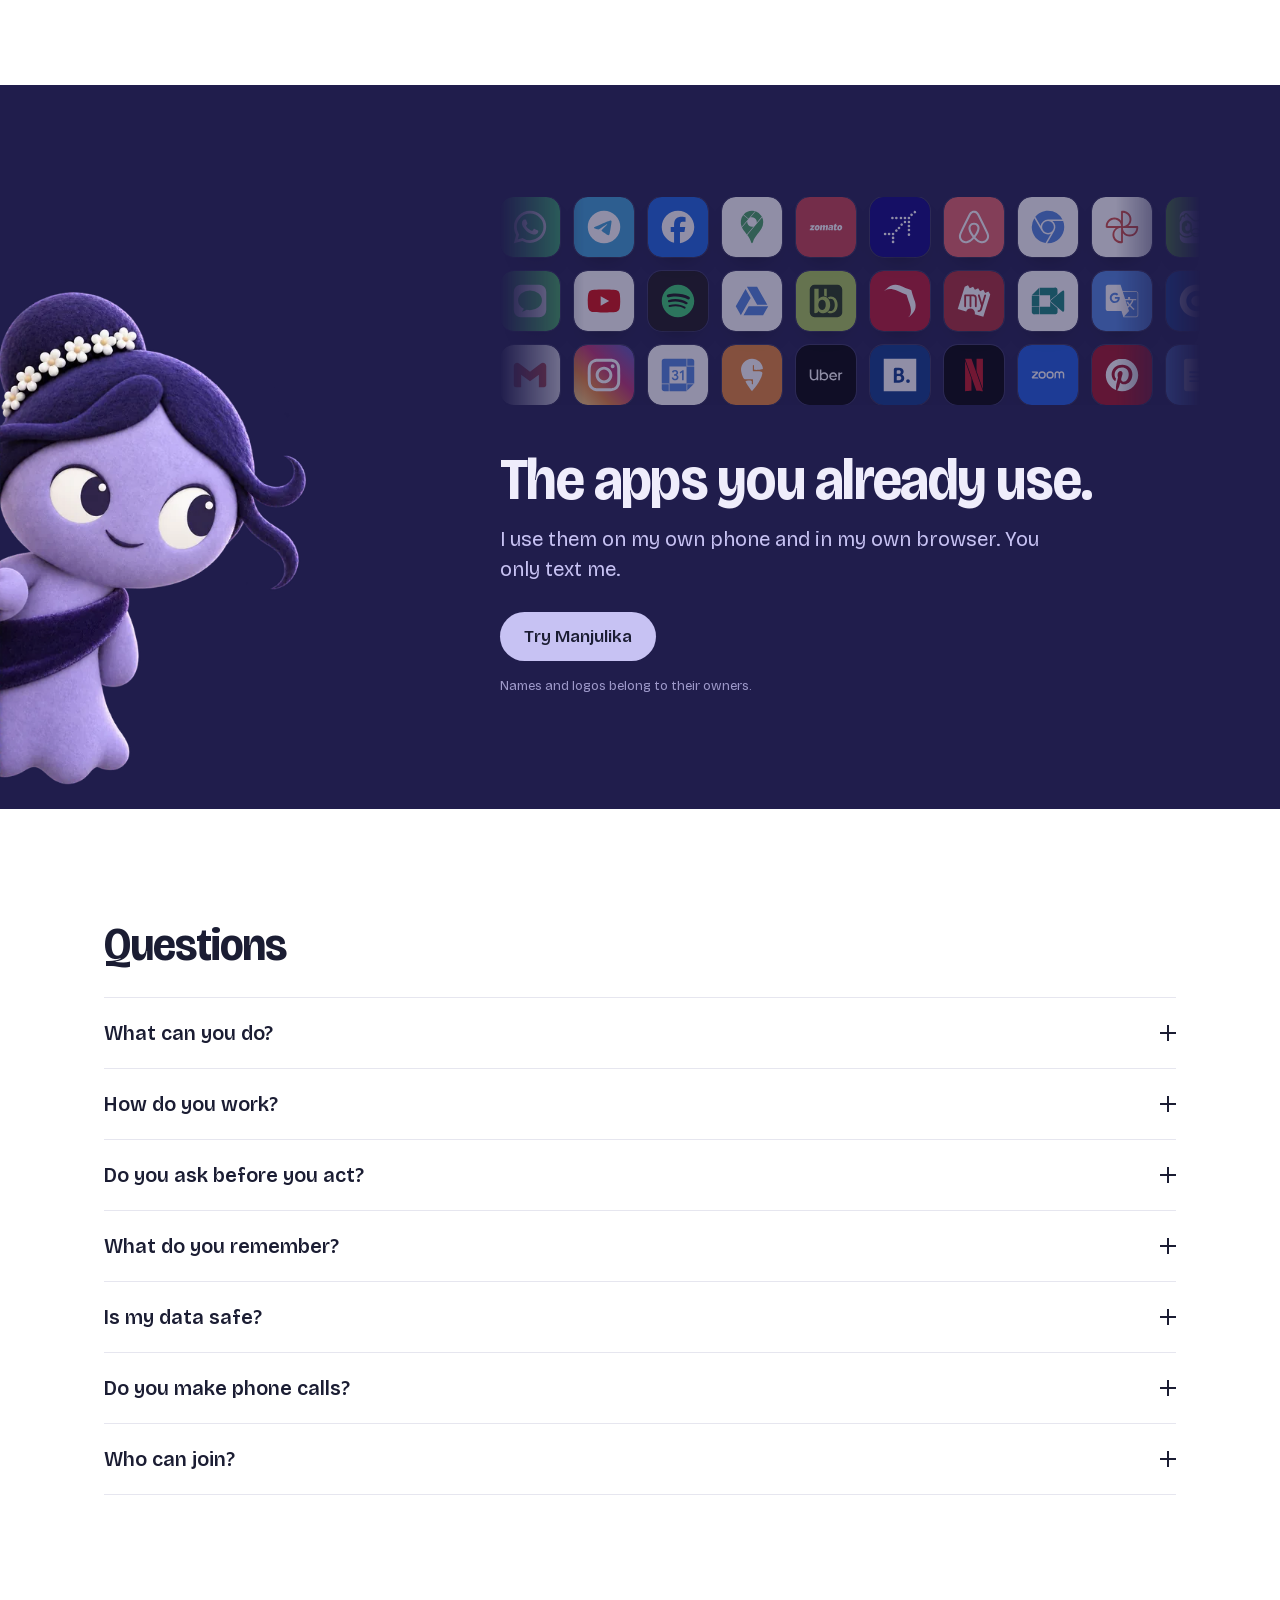
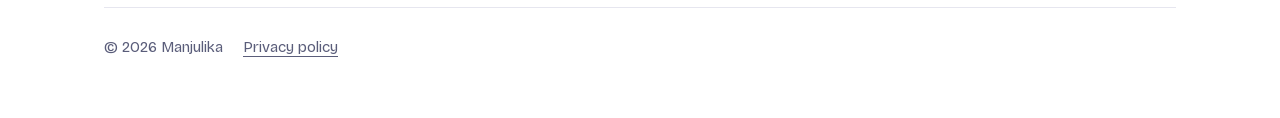
==== commit 1fde4ea5: "Speed and SEO fixes from the 13 October baseline - Font: Bricolage Grotesque served from the site (L" ====
--- a/index.html
+++ b/index.html
@@ -1,16 +1,19 @@
 <!doctype html>
-<html lang="en">
+<html lang="en-IN">
 <head>
 <meta charset="utf-8">
 <meta name="viewport" content="width=device-width, initial-scale=1">
-<meta http-equiv="Content-Security-Policy" content="default-src 'self'; script-src 'self'; style-src 'self' https://fonts.googleapis.com; font-src https://fonts.gstatic.com; img-src 'self' data:; connect-src 'self' https://api.manjulika.com; base-uri 'none'; form-action 'none'; object-src 'none'">
-<title>Manjulika | Text me on WhatsApp. Consider it done.</title>
-<meta name="description" content="Your personal assistant on WhatsApp. Text me what you need, and I handle the rest.">
+<meta http-equiv="Content-Security-Policy" content="default-src 'self'; script-src 'self'; style-src 'self'; font-src 'self'; img-src 'self' data:; connect-src 'self' https://api.manjulika.com; base-uri 'none'; form-action 'none'; object-src 'none'">
+<title>Manjulika: your AI personal assistant on WhatsApp</title>
+<meta name="description" content="Text Manjulika on WhatsApp and consider it done. Your AI personal assistant for groceries, bookings, bills, spreadsheets and more. Nothing moves without your yes.">
+<meta name="robots" content="max-image-preview:large">
 <link rel="canonical" href="https://manjulika.com/">
 <meta property="og:type" content="website">
 <meta property="og:url" content="https://manjulika.com/">
-<meta property="og:title" content="Manjulika | Text me on WhatsApp. Consider it done.">
-<meta property="og:description" content="Your personal assistant on WhatsApp. Text me what you need, and I handle the rest.">
+<meta property="og:title" content="Manjulika: your AI personal assistant on WhatsApp">
+<meta property="og:description" content="Text Manjulika on WhatsApp and consider it done. Your AI personal assistant for groceries, bookings, bills, spreadsheets and more. Nothing moves without your yes.">
+<meta property="og:site_name" content="Manjulika">
+<meta property="og:locale" content="en_IN">
 <meta property="og:image" content="https://manjulika.com/assets/og.jpg">
 <meta property="og:image:width" content="1200">
 <meta property="og:image:height" content="630">
@@ -19,16 +22,20 @@
 <meta name="color-scheme" content="light dark">
 <meta name="theme-color" content="#ffffff" media="(prefers-color-scheme: light)">
 <meta name="theme-color" content="#13112c" media="(prefers-color-scheme: dark)">
-<link rel="icon" href="assets/favicon.png" type="image/png">
+<link rel="icon" href="favicon.ico" sizes="48x48">
+<link rel="icon" href="assets/icon-96.png" type="image/png" sizes="96x96">
+<link rel="icon" href="assets/icon-192.png" type="image/png" sizes="192x192">
 <link rel="apple-touch-icon" href="assets/apple-touch-icon.png">
-<link rel="preload" as="image" href="assets/mascot/hero-1024.webp" imagesrcset="assets/mascot/hero-640.webp 640w, assets/mascot/hero-1024.webp 1024w" imagesizes="(max-width: 900px) 74vw, 520px" fetchpriority="high">
-<link rel="preconnect" href="https://fonts.googleapis.com">
-<link rel="preconnect" href="https://fonts.gstatic.com" crossorigin>
-<link href="https://fonts.googleapis.com/css2?family=Bricolage+Grotesque:opsz,wdth,wght@12..96,75..100,400..800&display=swap" rel="stylesheet">
-<link rel="stylesheet" href="style.css?v=17">
+<link rel="preload" href="assets/fonts/bricolage-v1.woff2" as="font" type="font/woff2" crossorigin>
+<link rel="preload" as="image" href="assets/mascot/hero2-640.webp" imagesrcset="assets/mascot/hero2-480.webp 480w, assets/mascot/hero2-640.webp 640w, assets/mascot/hero2-800.webp 800w, assets/mascot/hero2-1024.webp 1024w" imagesizes="(max-width: 900px) 260px, 500px" fetchpriority="high">
+<link rel="stylesheet" href="style.css?v=18">
 <link rel="prefetch" href="join/">
-<link rel="prefetch" href="assets/mascot/peek-over-down.webp">
-<link rel="prefetch" href="assets/mascot/peek-over-you.webp">
+<script type="application/ld+json">
+{"@context":"https://schema.org","@graph":[
+{"@type":"Organization","@id":"https://manjulika.com/#org","name":"Manjulika","url":"https://manjulika.com/","logo":{"@type":"ImageObject","url":"https://manjulika.com/assets/logo-512.png","width":512,"height":512},"email":"takingbreath@gmail.com","description":"Manjulika is an AI personal assistant that you text on WhatsApp."},
+{"@type":"WebSite","@id":"https://manjulika.com/#website","name":"Manjulika","alternateName":"Manjulika AI personal assistant","url":"https://manjulika.com/","inLanguage":"en-IN","publisher":{"@id":"https://manjulika.com/#org"}}
+]}
+</script>
 <script src="assets/js-class.js"></script>
 </head>
 <body>
@@ -63,18 +70,18 @@
   <!-- 1. Hero -->
   <section class="hero" id="top">
     <div class="hero-copy">
-      <h1>Consider<br>it done.</h1>
+      <h1>Consider <br>it done.</h1>
       <p class="lede"><span>Your personal assistant on WhatsApp.</span> <span>Text me what you need, and I handle the rest.</span></p>
       <div class="hero-actions">
         <a class="cta" href="join/">Try Manjulika</a>
         <a class="text-link" href="#does">See what I do <span aria-hidden="true">&darr;</span></a>
       </div>
     </div>
-    <div class="hero-stage" aria-hidden="true">
+    <div class="hero-stage">
       <div class="float">
         <div class="mascot lean" id="hero-mascot">
-          <img class="body" src="assets/mascot/hero-1024.webp" srcset="assets/mascot/hero-640.webp 640w, assets/mascot/hero-1024.webp 1024w" sizes="(max-width: 900px) 74vw, 520px" alt="" width="1024" height="1536" fetchpriority="high">
-          <img class="hem" src="assets/mascot/hero-1024.webp" srcset="assets/mascot/hero-640.webp 640w, assets/mascot/hero-1024.webp 1024w" sizes="(max-width: 900px) 74vw, 520px" alt="" width="1024" height="1536">
+          <img class="body" src="assets/mascot/hero2-640.webp" srcset="assets/mascot/hero2-480.webp 480w, assets/mascot/hero2-640.webp 640w, assets/mascot/hero2-800.webp 800w, assets/mascot/hero2-1024.webp 1024w" sizes="(max-width: 900px) 260px, 500px" alt="Manjulika, a lavender spirit with a jasmine bun and a velvet pallu" width="1024" height="1536" fetchpriority="high">
+          <img class="hem" src="assets/mascot/hero2-640.webp" srcset="assets/mascot/hero2-480.webp 480w, assets/mascot/hero2-640.webp 640w, assets/mascot/hero2-800.webp 800w, assets/mascot/hero2-1024.webp 1024w" sizes="(max-width: 900px) 260px, 500px" alt="" width="1024" height="1536">
           <img class="lid lid-half" data-src="assets/mascot/blink-half.webp?v=2" alt="" width="643" height="346">
           <img class="lid lid-closed" data-src="assets/mascot/blink-closed.webp?v=2" alt="" width="643" height="346">
         </div>
@@ -105,7 +112,7 @@
       <div class="film-card">
         <article class="scene is-on" aria-roledescription="slide" aria-label="1 of 5: Groceries">
           <div class="who">
-            <img class="pose" data-src="assets/mascot/groceries-480.webp" data-srcset="assets/mascot/groceries-480.webp 480w, assets/mascot/groceries-900.webp 900w" sizes="(max-width: 900px) 104px, 250px" alt="" width="900" height="1350">
+            <img class="pose" data-src="assets/mascot/groceries-480.webp" data-srcset="assets/mascot/groceries-320.webp 320w, assets/mascot/groceries-480.webp 480w, assets/mascot/groceries-900.webp 900w" sizes="(max-width: 900px) 104px, 250px" alt="" width="900" height="1350">
           </div>
           <div class="chat">
             <ol class="wa">
@@ -119,7 +126,7 @@
 
         <article class="scene" aria-roledescription="slide" aria-label="2 of 5: Work">
           <div class="who">
-            <img class="pose" data-src="assets/mascot/laptop-480.webp" data-srcset="assets/mascot/laptop-480.webp 480w, assets/mascot/laptop-900.webp 900w" sizes="(max-width: 900px) 104px, 250px" alt="" width="900" height="1350">
+            <img class="pose" data-src="assets/mascot/laptop-480.webp" data-srcset="assets/mascot/laptop-320.webp 320w, assets/mascot/laptop-480.webp 480w, assets/mascot/laptop-900.webp 900w" sizes="(max-width: 900px) 104px, 250px" alt="" width="900" height="1350">
           </div>
           <div class="chat">
             <ol class="wa">
@@ -133,7 +140,7 @@
 
         <article class="scene" aria-roledescription="slide" aria-label="3 of 5: Meetings">
           <div class="who">
-            <img class="pose" data-src="assets/mascot/meeting-480.webp" data-srcset="assets/mascot/meeting-480.webp 480w, assets/mascot/meeting-900.webp 900w" sizes="(max-width: 900px) 104px, 250px" alt="" width="900" height="1350">
+            <img class="pose" data-src="assets/mascot/meeting-480.webp" data-srcset="assets/mascot/meeting-320.webp 320w, assets/mascot/meeting-480.webp 480w, assets/mascot/meeting-900.webp 900w" sizes="(max-width: 900px) 104px, 250px" alt="" width="900" height="1350">
           </div>
           <div class="chat">
             <ol class="wa">
@@ -148,7 +155,7 @@
 
         <article class="scene" aria-roledescription="slide" aria-label="4 of 5: Selling on OLX">
           <div class="who">
-            <img class="pose" data-src="assets/mascot/sofa-480.webp" data-srcset="assets/mascot/sofa-480.webp 480w, assets/mascot/sofa-900.webp 900w" sizes="(max-width: 900px) 104px, 250px" alt="" width="900" height="1350">
+            <img class="pose" data-src="assets/mascot/sofa-480.webp" data-srcset="assets/mascot/sofa-320.webp 320w, assets/mascot/sofa-480.webp 480w, assets/mascot/sofa-900.webp 900w" sizes="(max-width: 900px) 104px, 250px" alt="" width="900" height="1350">
           </div>
           <div class="chat">
             <ol class="wa">
@@ -164,7 +171,7 @@
 
         <article class="scene" aria-roledescription="slide" aria-label="5 of 5: Bills">
           <div class="who">
-            <img class="pose" data-src="assets/mascot/bill-480.webp" data-srcset="assets/mascot/bill-480.webp 480w, assets/mascot/bill-900.webp 900w" sizes="(max-width: 900px) 104px, 250px" alt="" width="900" height="1350">
+            <img class="pose" data-src="assets/mascot/bill-480.webp" data-srcset="assets/mascot/bill-320.webp 320w, assets/mascot/bill-480.webp 480w, assets/mascot/bill-900.webp 900w" sizes="(max-width: 900px) 104px, 250px" alt="" width="900" height="1350">
           </div>
           <div class="chat">
             <ol class="wa">
@@ -186,12 +193,12 @@
       <p>I keep watch and text you before you ask, with the next step ready. You only say yes.</p>
     </div>
     <div class="first-stage">
-      <img class="first-pose" src="assets/mascot/train-480.webp" srcset="assets/mascot/train-480.webp 480w, assets/mascot/train-900.webp 900w" loading="lazy" sizes="(max-width: 700px) 150px, 300px" alt="" width="900" height="1350" aria-hidden="true">
+      <img class="first-pose" src="assets/mascot/train-480.webp" srcset="assets/mascot/train-320.webp 320w, assets/mascot/train-480.webp 480w, assets/mascot/train-900.webp 900w" loading="lazy" sizes="(max-width: 700px) 150px, 300px" alt="" width="900" height="1350" aria-hidden="true">
       <ul class="notes" aria-label="Messages I send first">
-        <li class="note"><img src="assets/mascot/avatar-64.png" alt="" width="36" height="36"><p><b>Manjulika</b><time>now</time></p><p class="note-text">Your train tomorrow is running 40&nbsp;minutes late. Shall I tell Papa to leave at 7:30?</p></li>
-        <li class="note"><img src="assets/mascot/avatar-64.png" alt="" width="36" height="36"><p><b>Manjulika</b><time>20 min ago</time></p><p class="note-text">Web check-in is open for your Friday flight to Delhi. Shall I check you in? Window seat, like last time.</p></li>
-        <li class="note"><img src="assets/mascot/avatar-64.png" alt="" width="36" height="36"><p><b>Manjulika</b><time>2 h ago</time></p><p class="note-text">Amma's birthday is on Sunday. Shall I order the cake you liked last year?</p></li>
-        <li class="note"><img src="assets/mascot/avatar-64.png" alt="" width="36" height="36"><p><b>Manjulika</b><time>Mon</time></p><p class="note-text">The doctor has a free slot on Thursday at 10&nbsp;am. Shall I book it?</p></li>
+        <li class="note"><img src="assets/mascot/avatar-96.webp" alt="" width="36" height="36"><p><b>Manjulika</b><time>now</time></p><p class="note-text">Your train tomorrow is running 40&nbsp;minutes late. Shall I tell Papa to leave at 7:30?</p></li>
+        <li class="note"><img src="assets/mascot/avatar-96.webp" alt="" width="36" height="36"><p><b>Manjulika</b><time>20 min ago</time></p><p class="note-text">Web check-in is open for your Friday flight to Delhi. Shall I check you in? Window seat, like last time.</p></li>
+        <li class="note"><img src="assets/mascot/avatar-96.webp" alt="" width="36" height="36"><p><b>Manjulika</b><time>2 h ago</time></p><p class="note-text">Amma's birthday is on Sunday. Shall I order the cake you liked last year?</p></li>
+        <li class="note"><img src="assets/mascot/avatar-96.webp" alt="" width="36" height="36"><p><b>Manjulika</b><time>Mon</time></p><p class="note-text">The doctor has a free slot on Thursday at 10&nbsp;am. Shall I book it?</p></li>
       </ul>
     </div>
   </section>
@@ -206,21 +213,21 @@
         <details class="acc-item" name="how" open>
           <summary class="acc-btn">I have my own phone.<i aria-hidden="true"></i></summary>
           <div class="acc-panel">
-            <img class="acc-pose" data-src="assets/mascot/phone-480.webp" alt="" width="480" height="720" aria-hidden="true">
+            <img class="acc-pose" data-src="assets/mascot/phone-480.webp" data-srcset="assets/mascot/phone-320.webp 320w, assets/mascot/phone-480.webp 480w" sizes="96px" alt="" width="480" height="720" aria-hidden="true">
             <p>An Android phone of my own, with real apps on it. If a task needs a tap, I tap.</p>
           </div>
         </details>
         <details class="acc-item" name="how">
           <summary class="acc-btn">And my own browser.<i aria-hidden="true"></i></summary>
           <div class="acc-panel">
-            <img class="acc-pose" data-src="assets/mascot/laptop-480.webp" alt="" width="480" height="720" aria-hidden="true">
+            <img class="acc-pose" data-src="assets/mascot/laptop-480.webp" data-srcset="assets/mascot/laptop-320.webp 320w, assets/mascot/laptop-480.webp 480w" sizes="96px" alt="" width="480" height="720" aria-hidden="true">
             <p>Websites, forms and bookings, with the logins you give me. I use them the way you would.</p>
           </div>
         </details>
         <details class="acc-item" name="how">
           <summary class="acc-btn">Nothing moves without your yes.<i aria-hidden="true"></i></summary>
           <div class="acc-panel">
-            <img class="acc-pose" data-src="assets/mascot/private-480.webp" alt="" width="480" height="720" aria-hidden="true">
+            <img class="acc-pose" data-src="assets/mascot/private-480.webp" data-srcset="assets/mascot/private-320.webp 320w, assets/mascot/private-480.webp 480w" sizes="96px" alt="" width="480" height="720" aria-hidden="true">
             <p>Before I pay or message anyone for you, I ask and wait for your yes. Your data stays yours. I never sell it or use it for ads.</p>
             <p class="fine"><a href="privacy/">Read the privacy policy</a></p>
           </div>
@@ -228,7 +235,7 @@
       </div>
       <div class="how-stage" aria-hidden="true">
         <img class="how-pose is-on" src="assets/mascot/phone-900.webp" srcset="assets/mascot/phone-480.webp 480w, assets/mascot/phone-900.webp 900w" loading="lazy" sizes="340px" alt="" width="900" height="1350">
-        <img class="how-pose" data-src="assets/mascot/laptop-900.webp" data-srcset="assets/mascot/laptop-480.webp 480w, assets/mascot/laptop-900.webp 900w" sizes="340px" alt="" width="900" height="1350">
+        <img class="how-pose" data-src="assets/mascot/laptop-900.webp" data-srcset="assets/mascot/laptop-320.webp 320w, assets/mascot/laptop-480.webp 480w, assets/mascot/laptop-900.webp 900w" sizes="340px" alt="" width="900" height="1350">
         <img class="how-pose" data-src="assets/mascot/private-900.webp" data-srcset="assets/mascot/private-480.webp 480w, assets/mascot/private-900.webp 900w" sizes="340px" alt="" width="900" height="1350">
       </div>
     </div>
@@ -247,7 +254,7 @@
       <a class="cta cta-light" href="join/">Try Manjulika</a>
       <p class="apps-note">Names and logos belong to their owners.</p>
     </div>
-    <img class="peek" src="assets/mascot/peek-right-900.webp" srcset="assets/mascot/peek-right-480.webp 480w, assets/mascot/peek-right-900.webp 900w" sizes="(max-width: 900px) 220px, 400px" alt="" width="900" height="1350" loading="lazy" aria-hidden="true">
+    <img class="peek" src="assets/mascot/peek-right-900.webp" srcset="assets/mascot/peek-right-320.webp 320w, assets/mascot/peek-right-480.webp 480w, assets/mascot/peek-right-900.webp 900w" sizes="(max-width: 900px) 134px, 400px" alt="" width="900" height="1350" loading="lazy" aria-hidden="true">
   </section>
 
   <!-- 7. Questions -->
@@ -292,6 +299,6 @@
   <a href="privacy/">Privacy policy</a>
 </footer>
 
-<script src="app.js?v=15" async></script>
+<script src="app.js?v=16" async></script>
 </body>
 </html>
--- a/style.css
+++ b/style.css
@@ -1,4 +1,21 @@
-/* manjulika.com, build 5: native scroll, a sticky header, motion inside the content */
+/* manjulika.com, build 6: native scroll, a sticky header, motion inside the content */
+/* Bricolage Grotesque (OFL), served from this site: Latin letters only, weights 400-800, widths 92-100,
+   optical sizes 12-72. Built by brand/build_font.py from the Google Fonts file. */
+@font-face {
+  font-family: "Bricolage Grotesque";
+  src: url("assets/fonts/bricolage-v1.woff2") format("woff2");
+  font-weight: 400 800;
+  font-stretch: 92% 100%;
+  font-display: swap;
+}
+/* Until it arrives, Arial (Apple, Windows) or Roboto (Android), scaled to take the same room,
+   so nothing moves when the real font swaps in. Values from brand/fallback_metrics.py. */
+@font-face { font-family: "Bricolage Fallback"; src: local("Arial"), local("ArialMT"); font-weight: 300 550; size-adjust: 100.83%; ascent-override: 92.24%; descent-override: 26.78%; line-gap-override: 0%; }
+@font-face { font-family: "Bricolage Fallback"; src: local("Arial Bold"), local("Arial-BoldMT"); font-weight: 551 690; size-adjust: 96.62%; ascent-override: 96.25%; descent-override: 27.94%; line-gap-override: 0%; }
+@font-face { font-family: "Bricolage Fallback"; src: local("Arial Bold"), local("Arial-BoldMT"); font-weight: 691 900; size-adjust: 87.96%; ascent-override: 105.73%; descent-override: 30.70%; line-gap-override: 0%; }
+@font-face { font-family: "Bricolage Fallback Android"; src: local("Roboto"), local("Roboto-Regular"); font-weight: 300 550; size-adjust: 103.82%; ascent-override: 89.58%; descent-override: 26.01%; line-gap-override: 0%; }
+@font-face { font-family: "Bricolage Fallback Android"; src: local("Roboto Bold"), local("Roboto-Bold"); font-weight: 551 690; size-adjust: 103.64%; ascent-override: 89.73%; descent-override: 26.05%; line-gap-override: 0%; }
+@font-face { font-family: "Bricolage Fallback Android"; src: local("Roboto Bold"), local("Roboto-Bold"); font-weight: 691 900; size-adjust: 93.65%; ascent-override: 99.30%; descent-override: 28.83%; line-gap-override: 0%; }
 [hidden] { display: none !important; }
 :root {
   --bg: #ffffff;
@@ -79,7 +96,7 @@
   margin: 0;
   background: var(--bg);
   color: var(--ink);
-  font-family: "Bricolage Grotesque", system-ui, sans-serif;
+  font-family: "Bricolage Grotesque", "Bricolage Fallback", "Bricolage Fallback Android", system-ui, sans-serif;
   font-size: 18px;
   line-height: 1.5;
   -webkit-font-smoothing: antialiased;
@@ -424,7 +441,7 @@
 footer a { display: inline-block; padding: 12px 4px; }
 
 /* Reveal on scroll; a CSS fail-safe shows everything if the script never runs */
-.js .reveal { opacity: 0; transform: translateY(16px); animation: failsafe 0s linear 3s forwards; }
+.js .reveal { opacity: 0; transform: translateY(16px); animation: failsafe .01s linear 3s forwards; }
 .js .reveal.in { opacity: 1; transform: none; animation: none; transition: opacity .7s ease-out, transform .7s ease-out; }
 @keyframes failsafe { to { opacity: 1; transform: none; } }
 
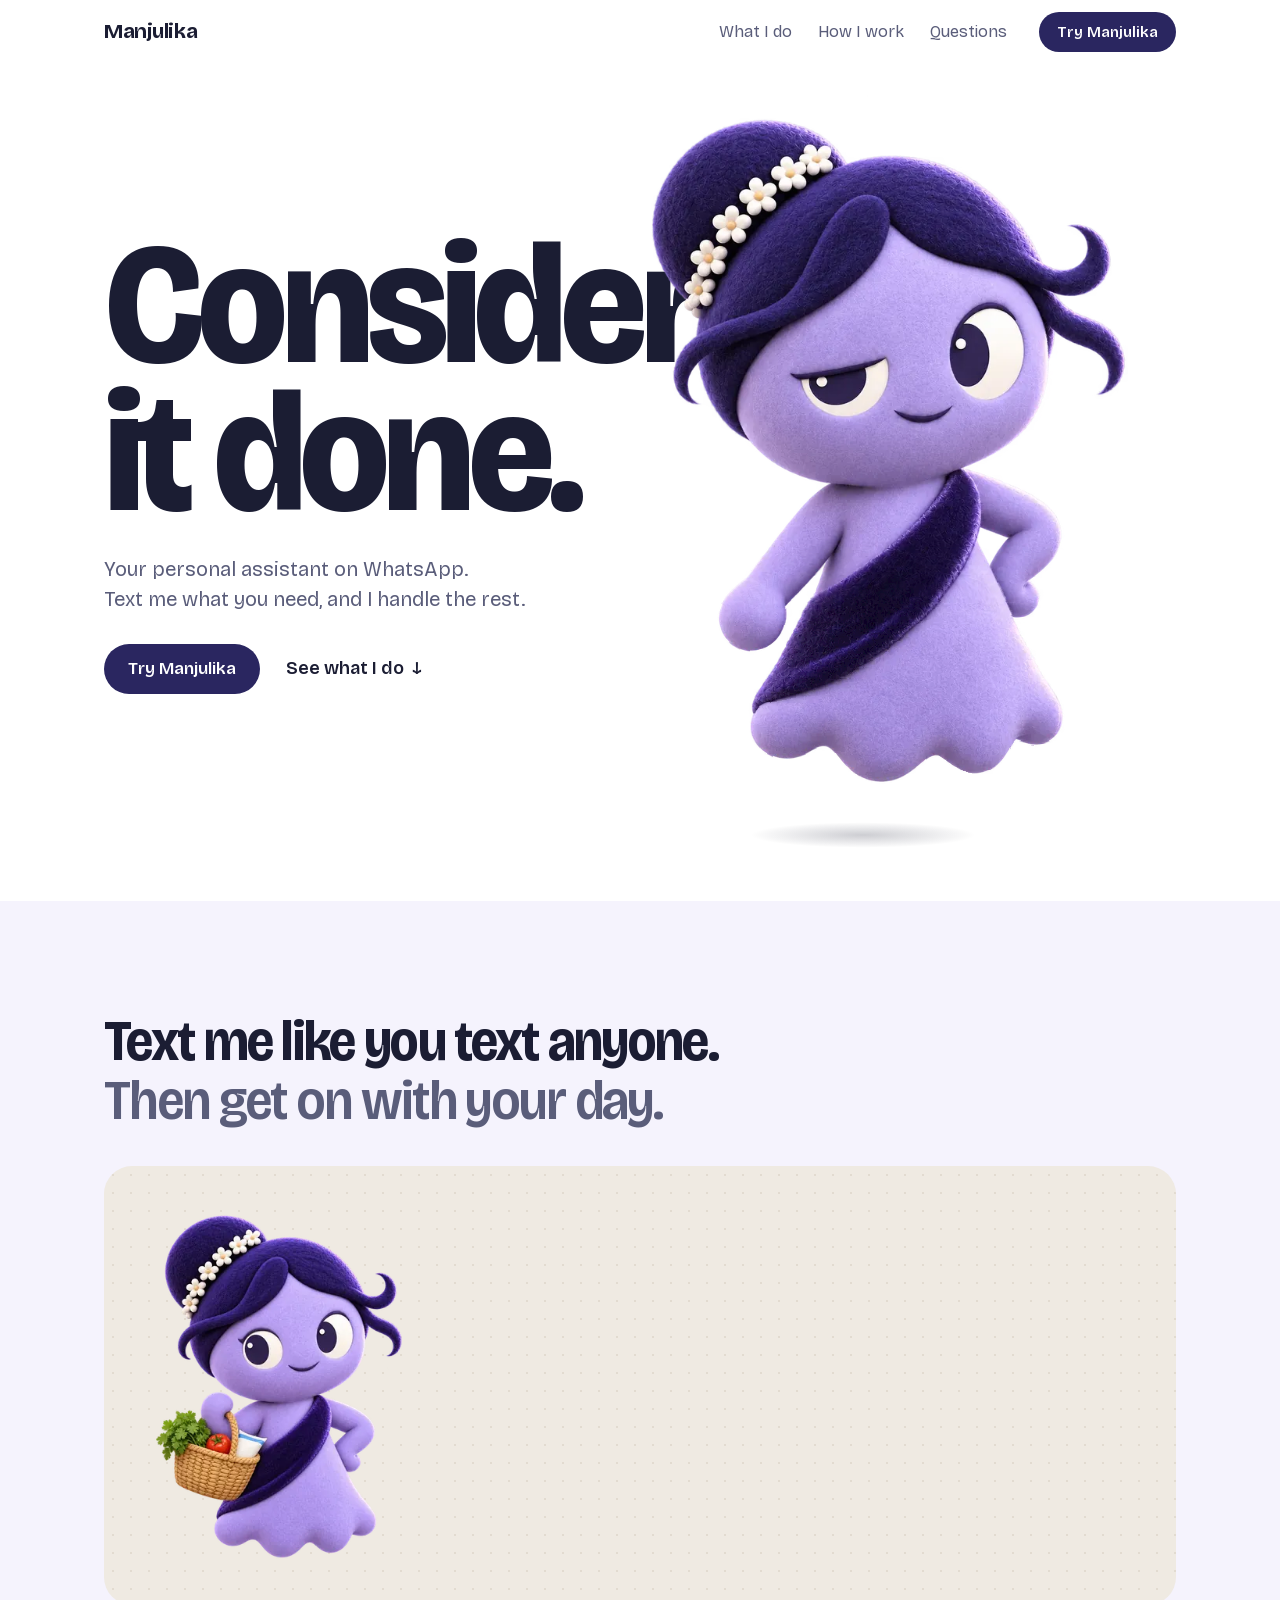
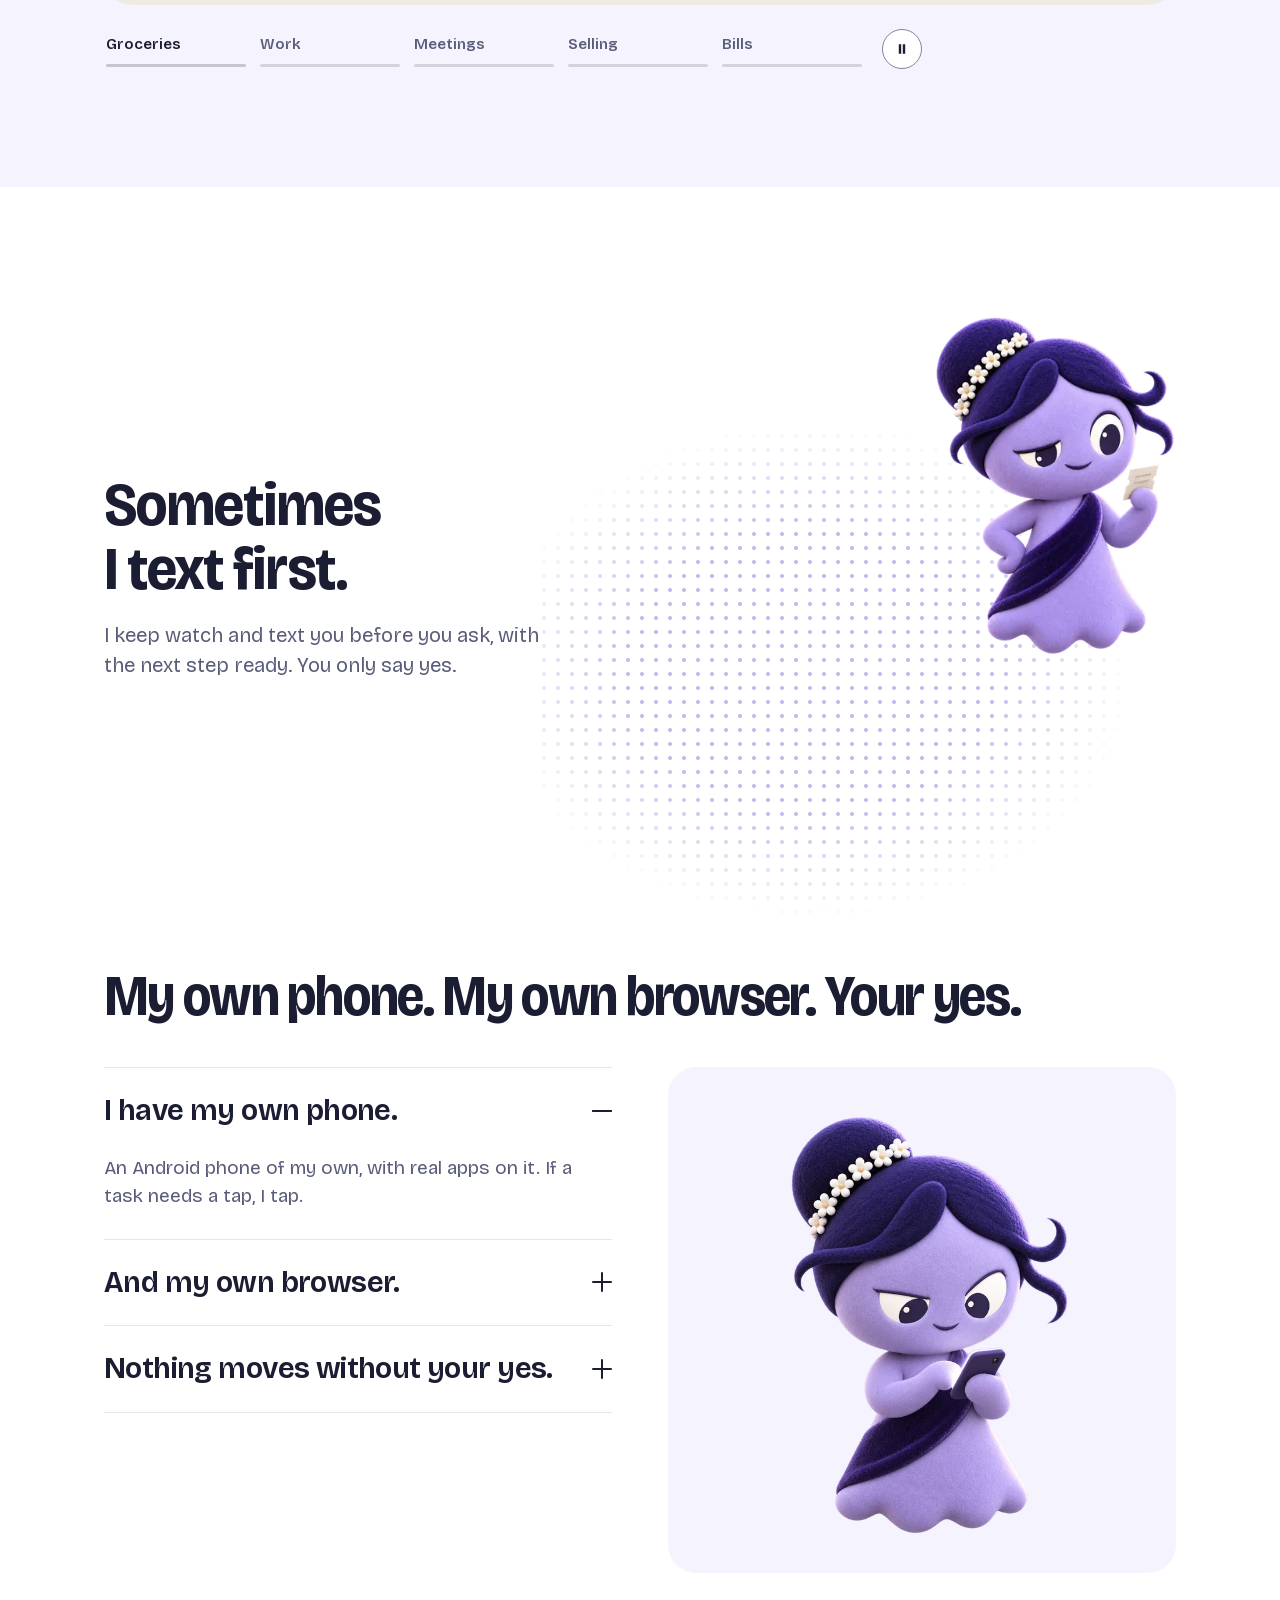
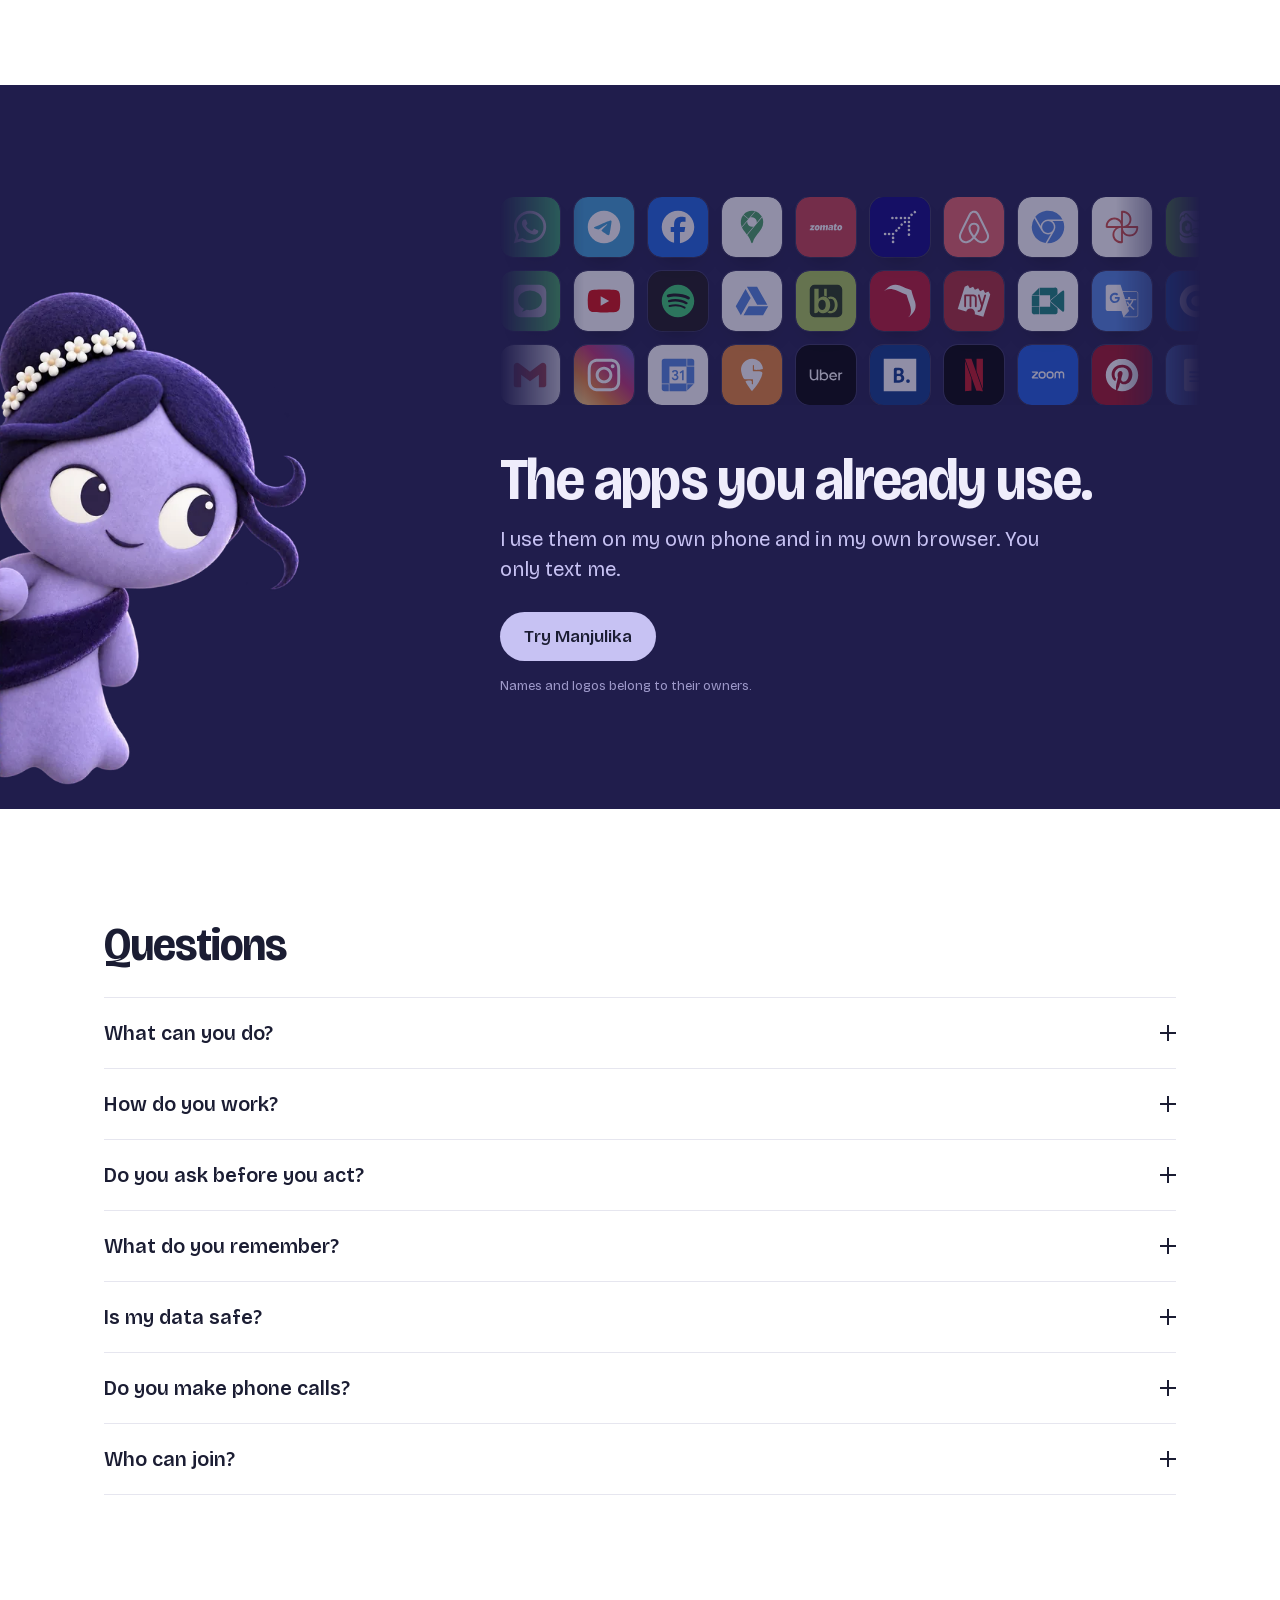
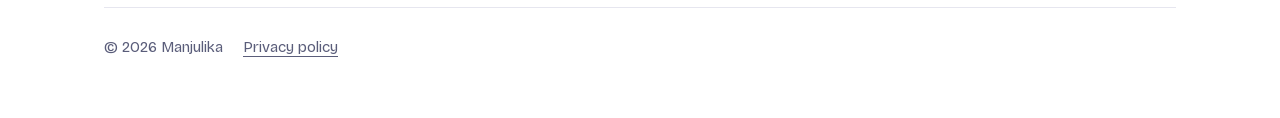
==== commit 962dc7af: "Shorten the home description to 154 characters Co-Authored-By: Claude Opus 5.5 <noreply@anthropic.co" ====
--- a/index.html
+++ b/index.html
@@ -5,13 +5,13 @@
 <meta name="viewport" content="width=device-width, initial-scale=1">
 <meta http-equiv="Content-Security-Policy" content="default-src 'self'; script-src 'self'; style-src 'self'; font-src 'self'; img-src 'self' data:; connect-src 'self' https://api.manjulika.com; base-uri 'none'; form-action 'none'; object-src 'none'">
 <title>Manjulika: your AI personal assistant on WhatsApp</title>
-<meta name="description" content="Text Manjulika on WhatsApp and consider it done. Your AI personal assistant for groceries, bookings, bills, spreadsheets and more. Nothing moves without your yes.">
+<meta name="description" content="Text Manjulika on WhatsApp and consider it done. An AI personal assistant for groceries, bookings, bills and spreadsheets. Nothing moves without your yes.">
 <meta name="robots" content="max-image-preview:large">
 <link rel="canonical" href="https://manjulika.com/">
 <meta property="og:type" content="website">
 <meta property="og:url" content="https://manjulika.com/">
 <meta property="og:title" content="Manjulika: your AI personal assistant on WhatsApp">
-<meta property="og:description" content="Text Manjulika on WhatsApp and consider it done. Your AI personal assistant for groceries, bookings, bills, spreadsheets and more. Nothing moves without your yes.">
+<meta property="og:description" content="Text Manjulika on WhatsApp and consider it done. An AI personal assistant for groceries, bookings, bills and spreadsheets. Nothing moves without your yes.">
 <meta property="og:site_name" content="Manjulika">
 <meta property="og:locale" content="en_IN">
 <meta property="og:image" content="https://manjulika.com/assets/og.jpg">
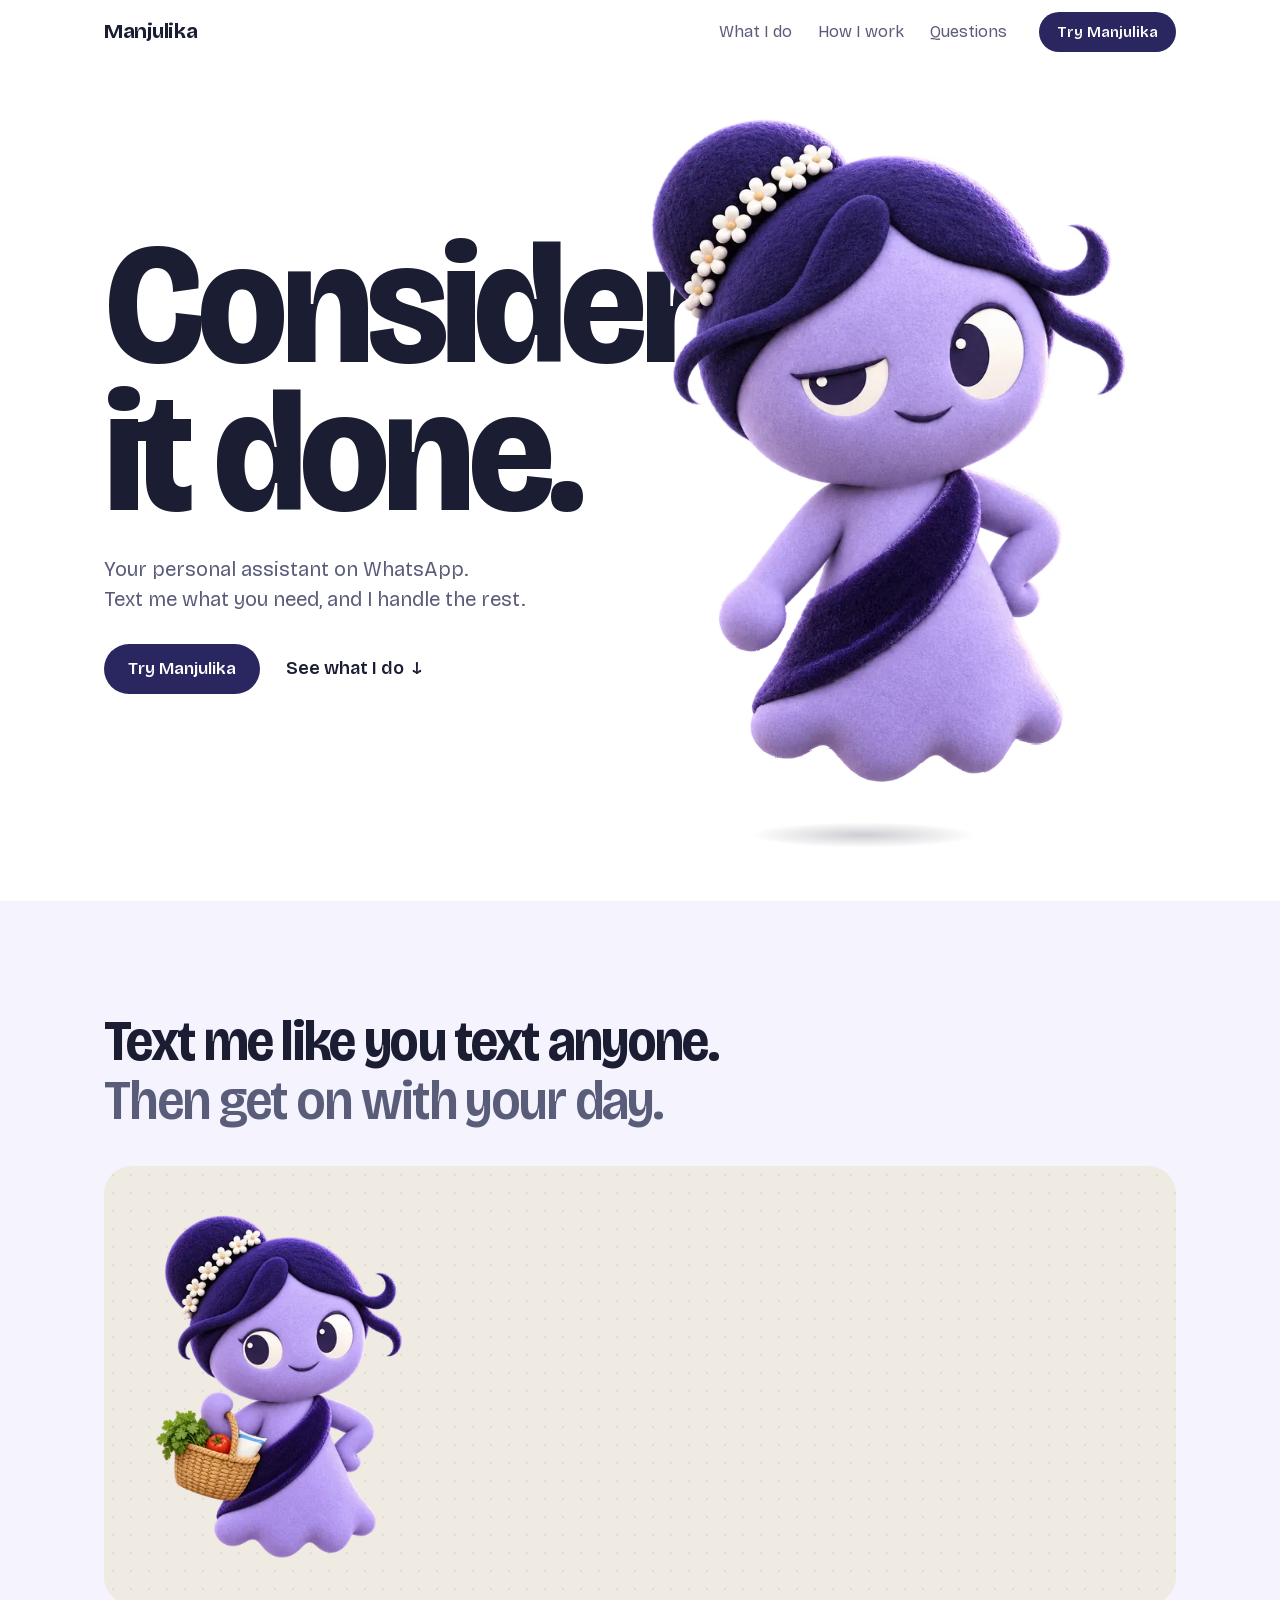
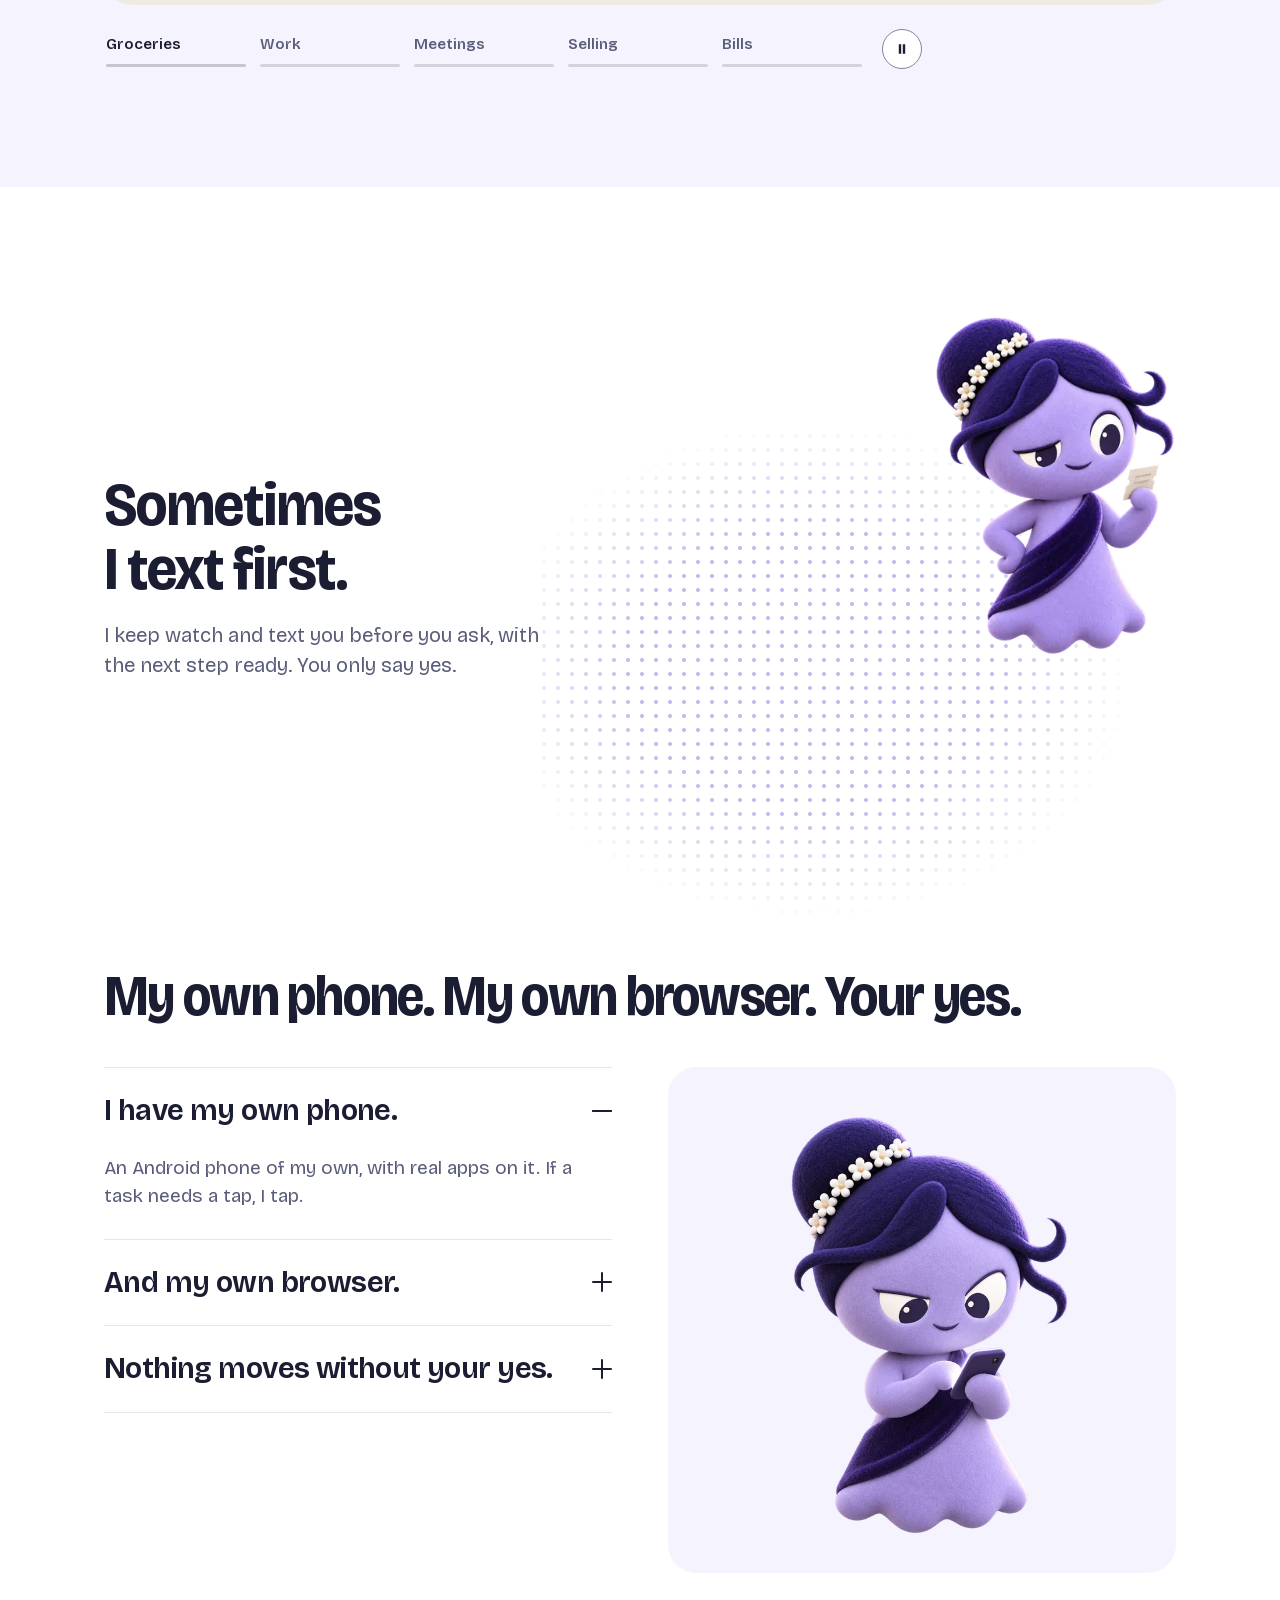
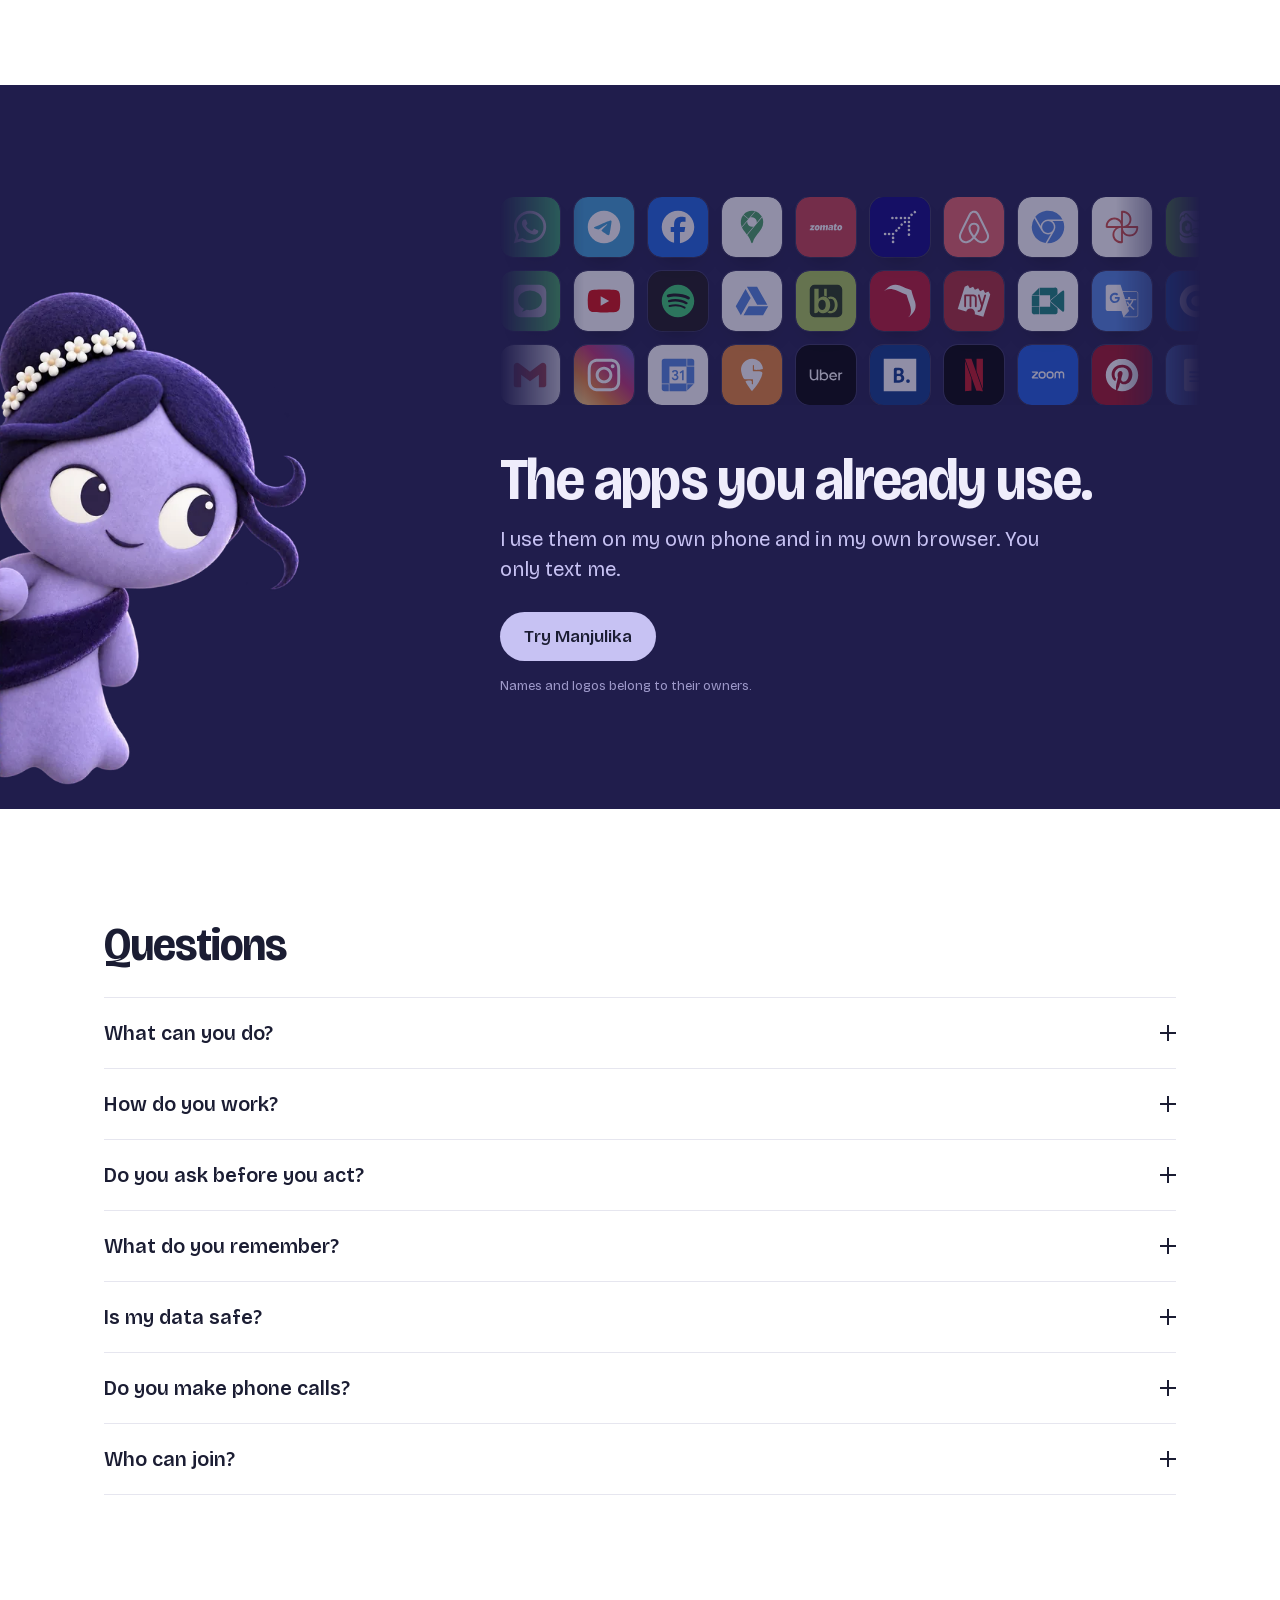
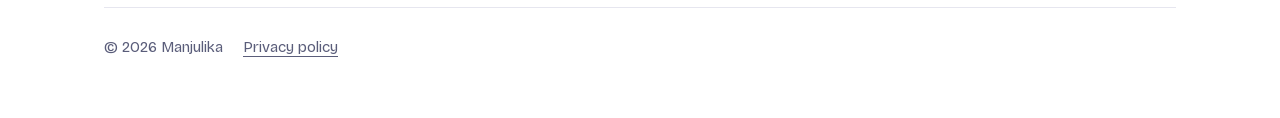
==== commit f301aa7d: "Version js-class.js now that Cloudflare caches assets for a year Co-Authored-By: Claude Opus 5.5 <no" ====
--- a/index.html
+++ b/index.html
@@ -36,7 +36,7 @@
 {"@type":"WebSite","@id":"https://manjulika.com/#website","name":"Manjulika","alternateName":"Manjulika AI personal assistant","url":"https://manjulika.com/","inLanguage":"en-IN","publisher":{"@id":"https://manjulika.com/#org"}}
 ]}
 </script>
-<script src="assets/js-class.js"></script>
+<script src="assets/js-class.js?v=1"></script>
 </head>
 <body>
 
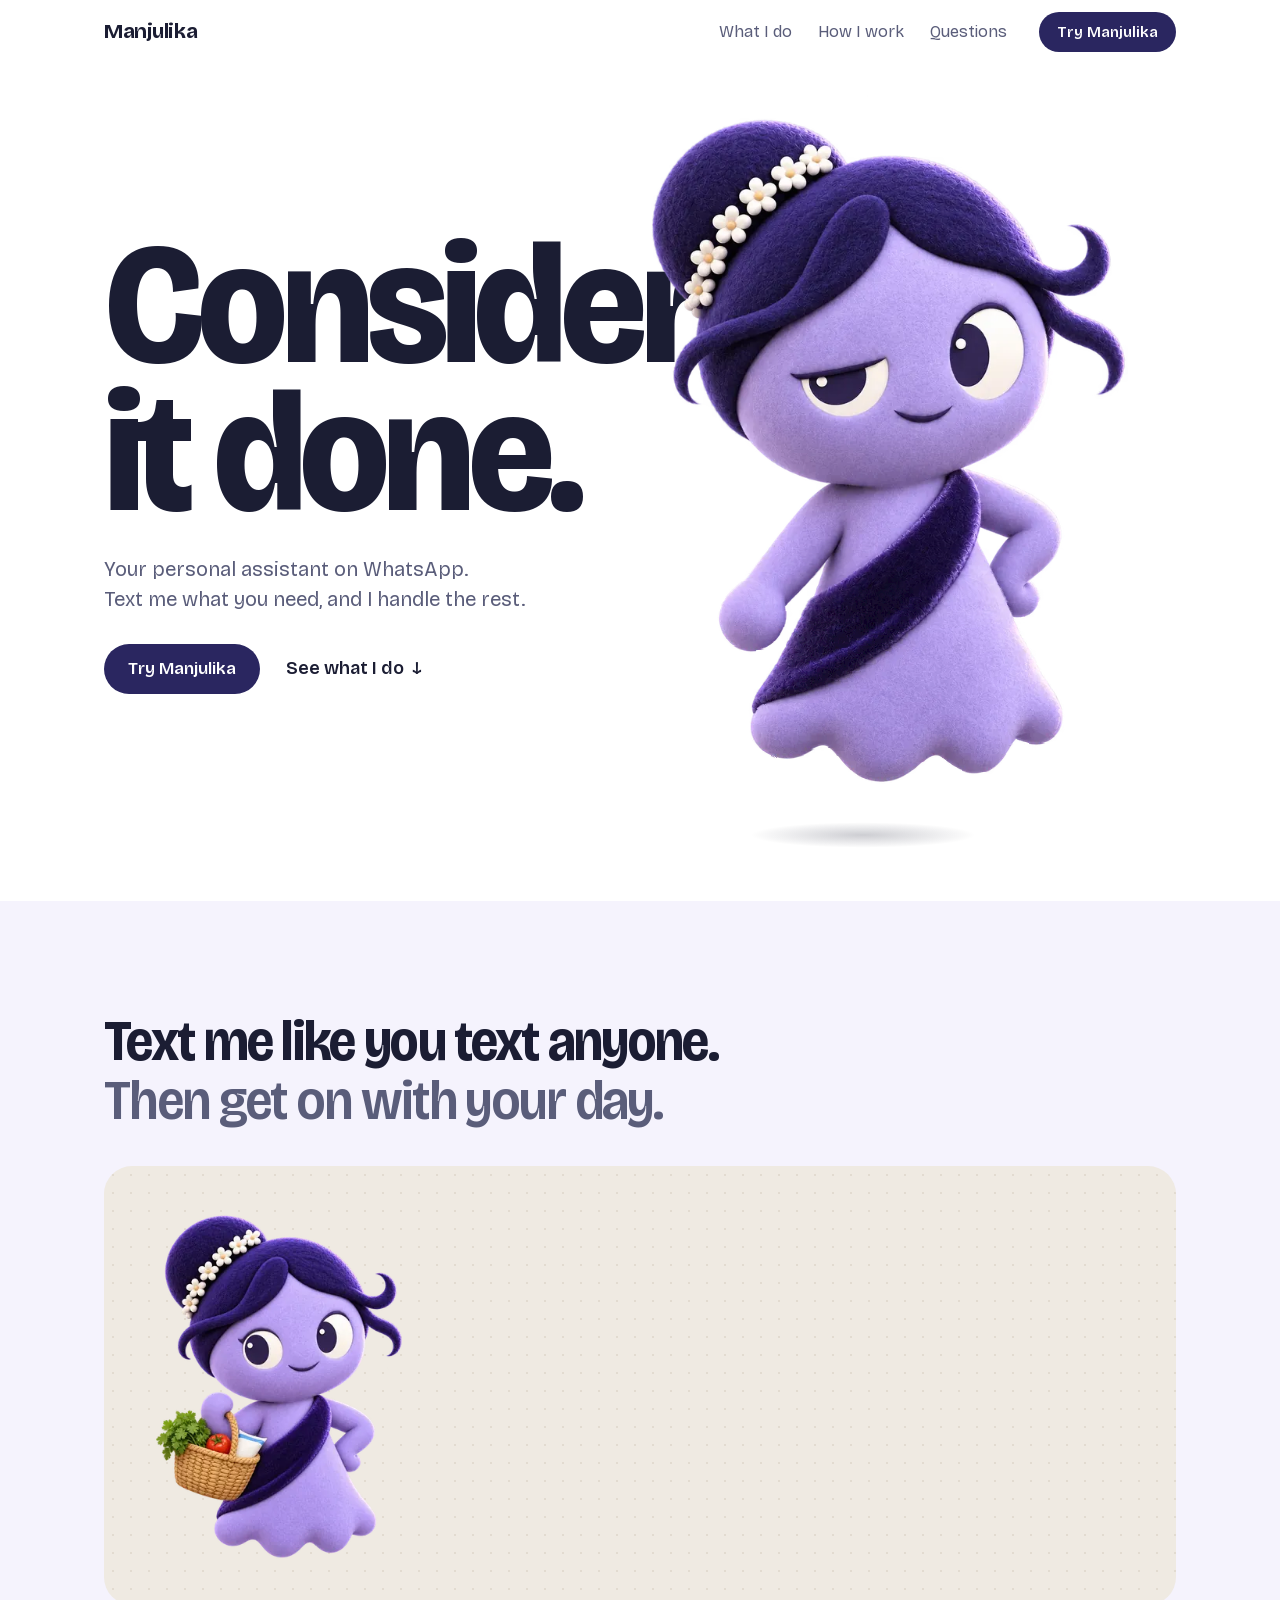
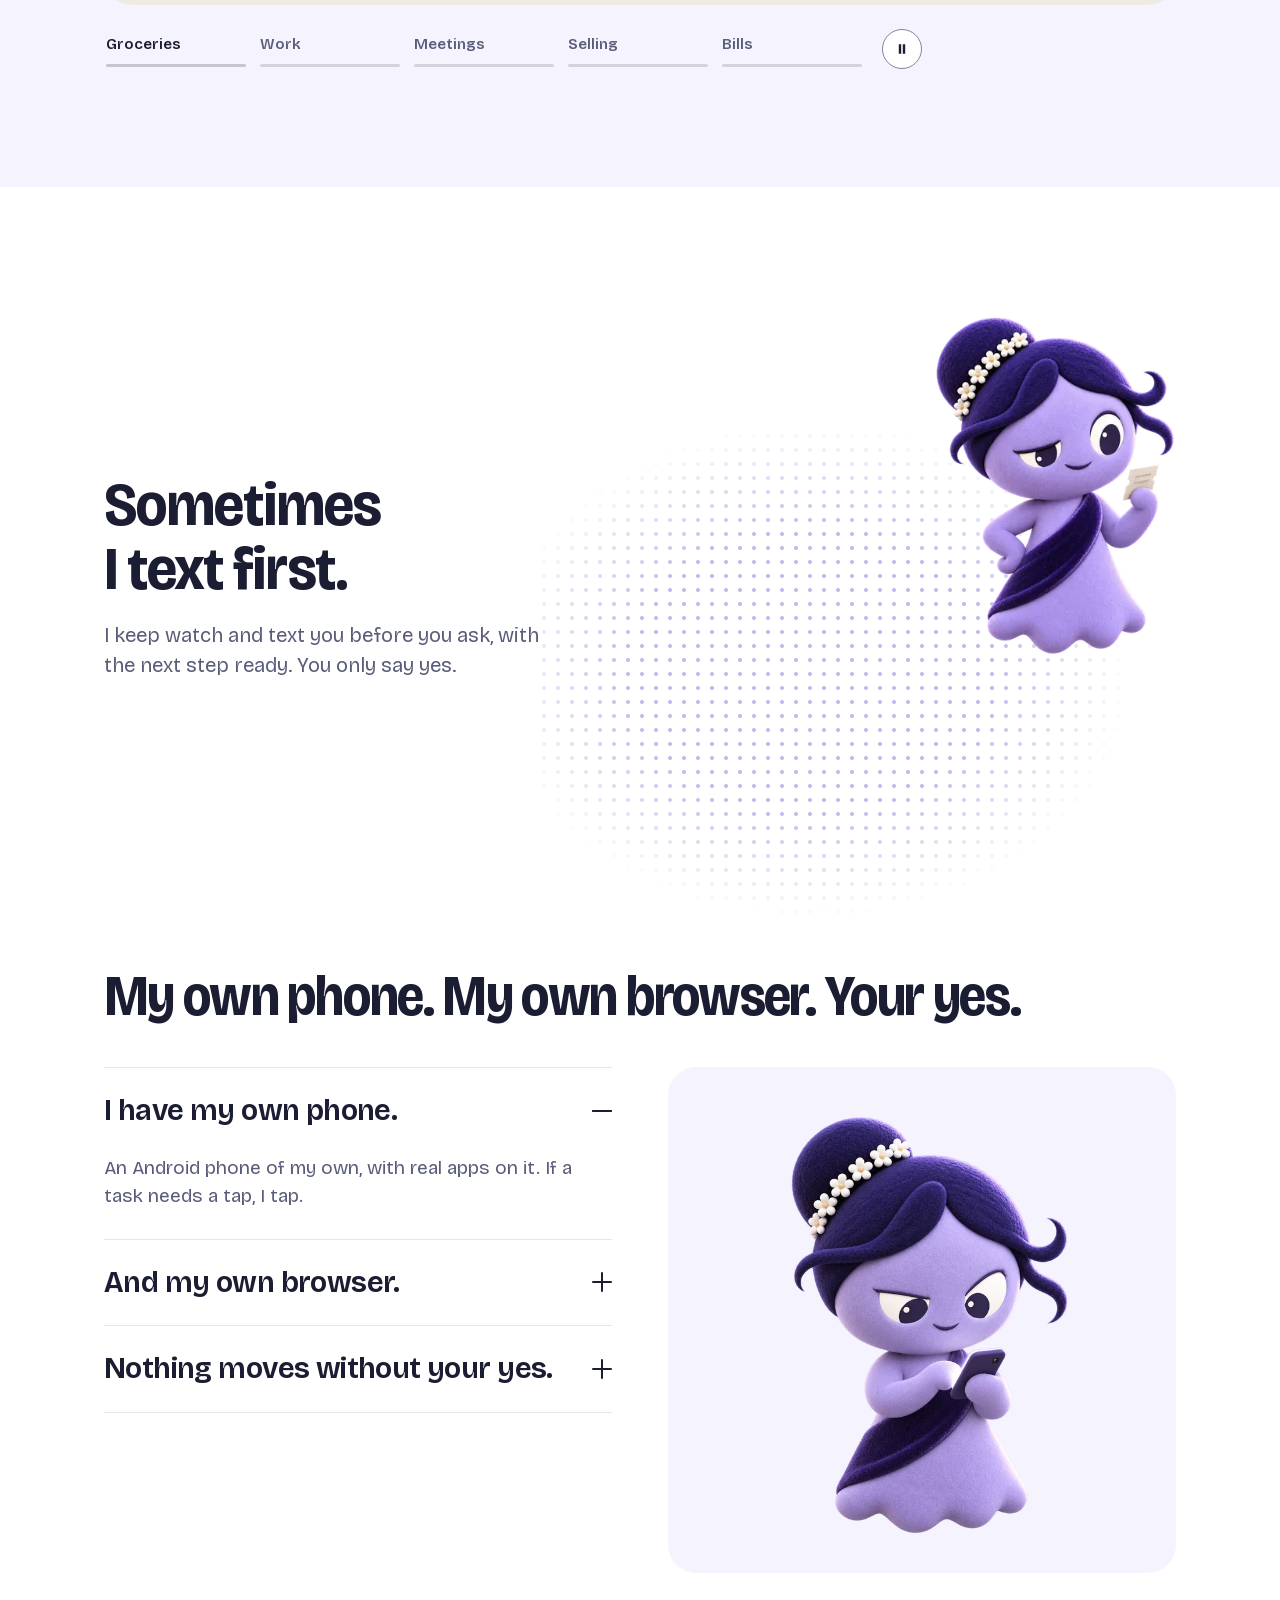
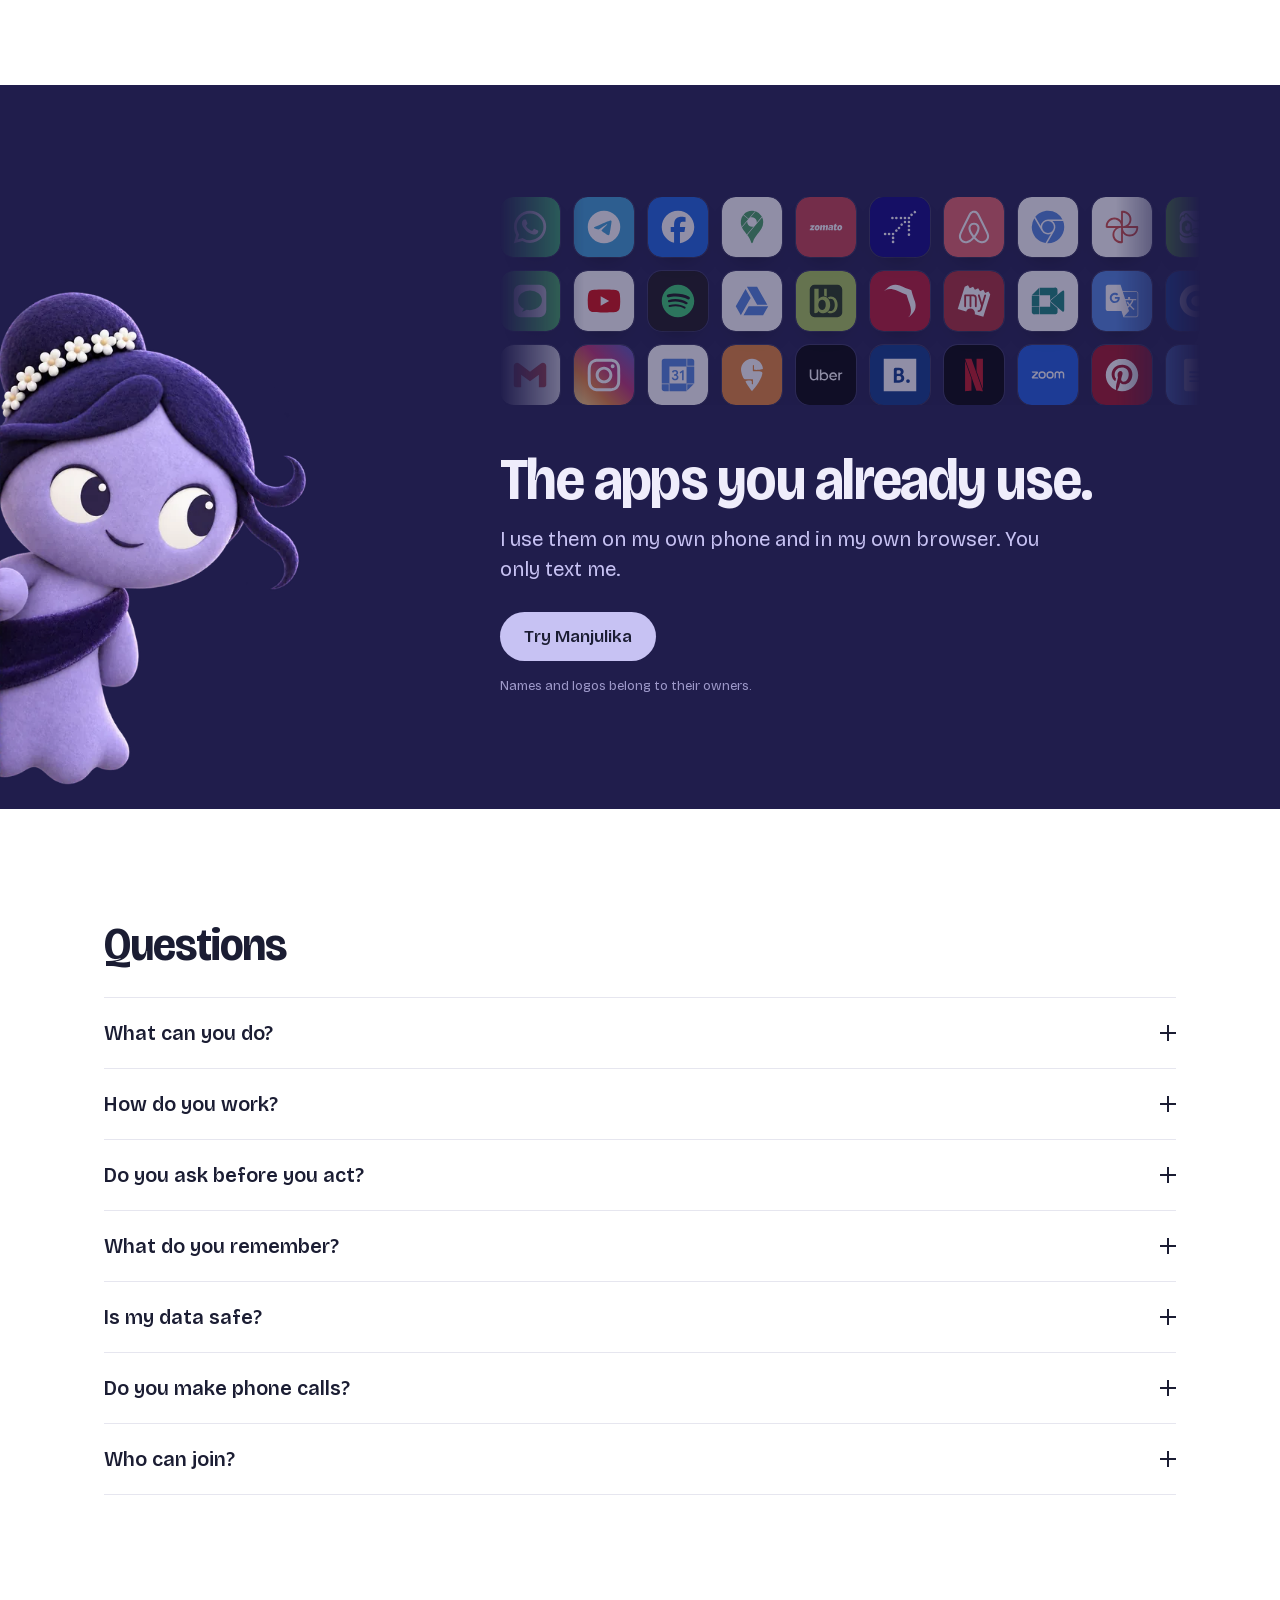
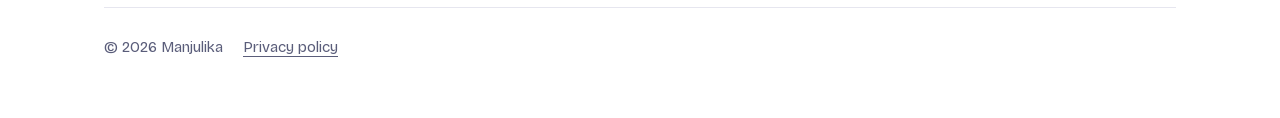
==== commit 8dd1aed4: "Join peeks in 480 and 640, lighter; prefetch picks the same file The join page's main picture now ha" ====
--- a/index.html
+++ b/index.html
@@ -299,6 +299,6 @@
   <a href="privacy/">Privacy policy</a>
 </footer>
 
-<script src="app.js?v=16" async></script>
+<script src="app.js?v=17" async></script>
 </body>
 </html>
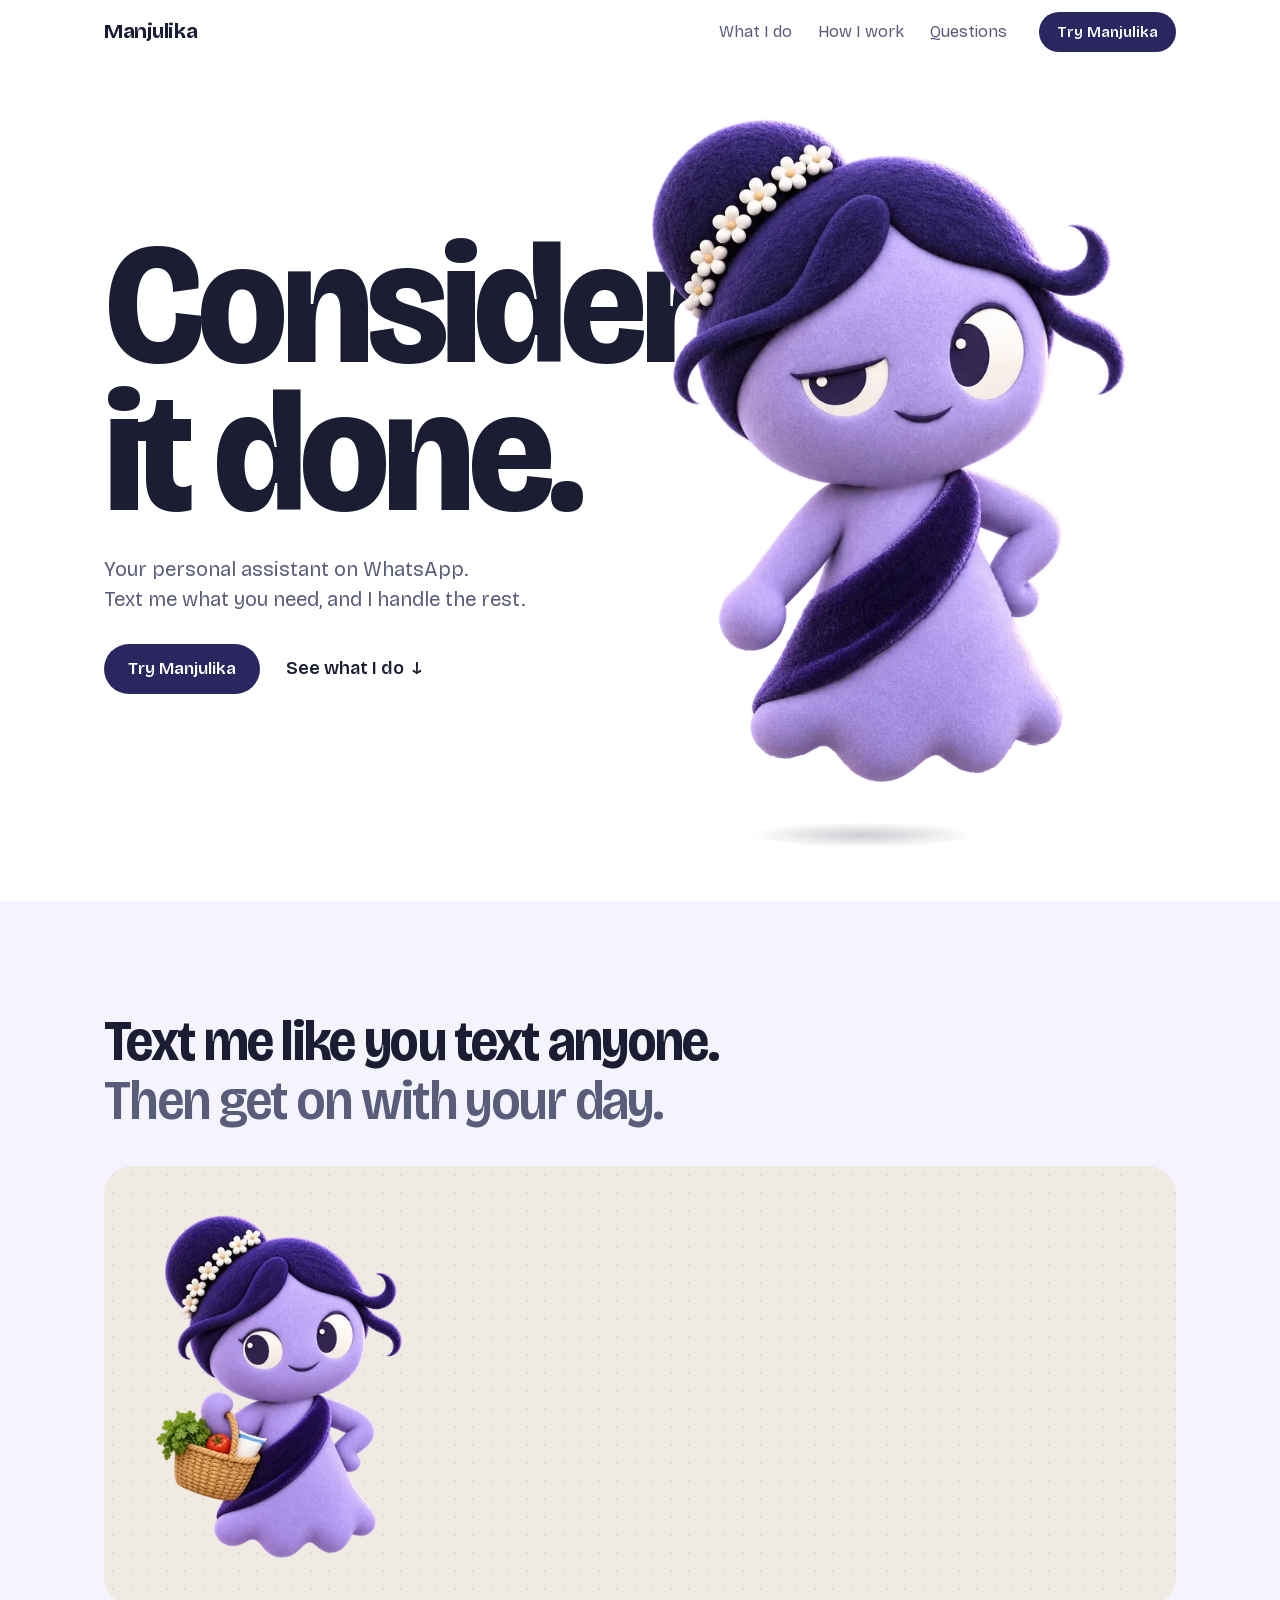
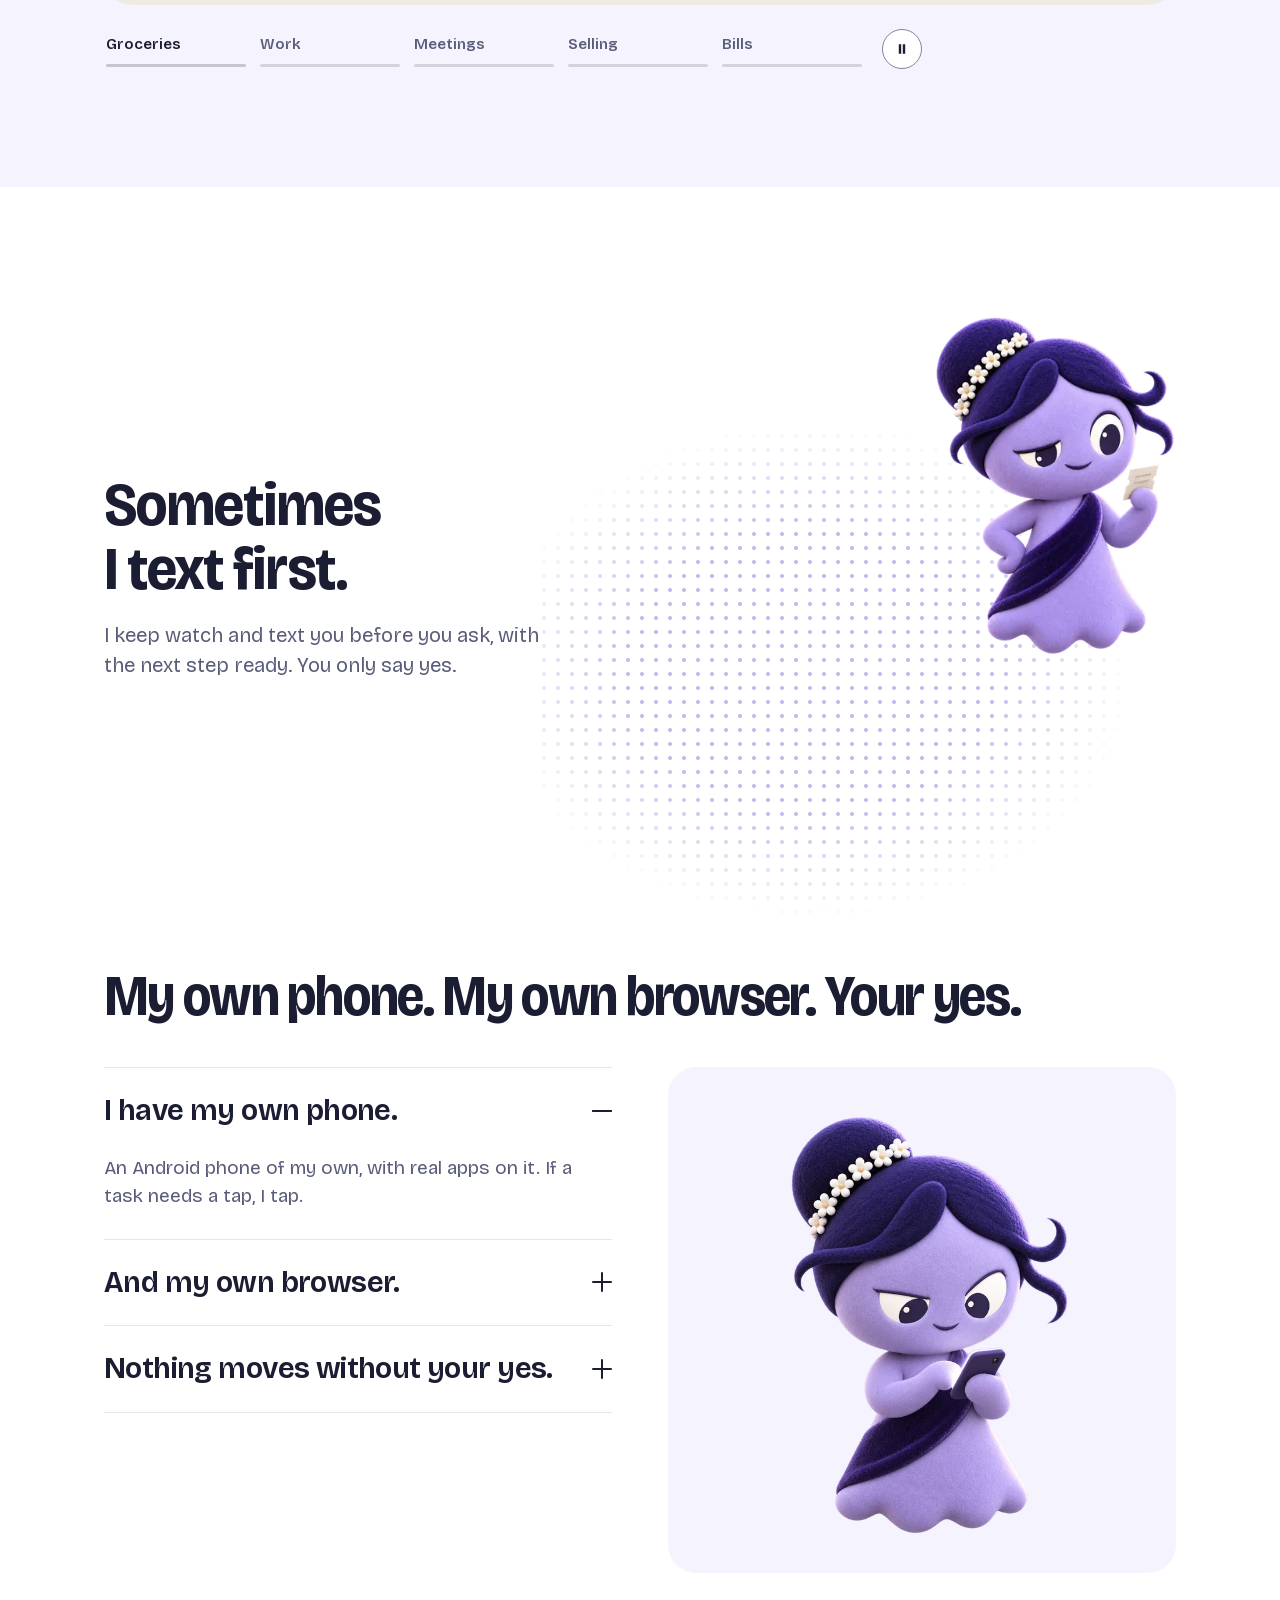
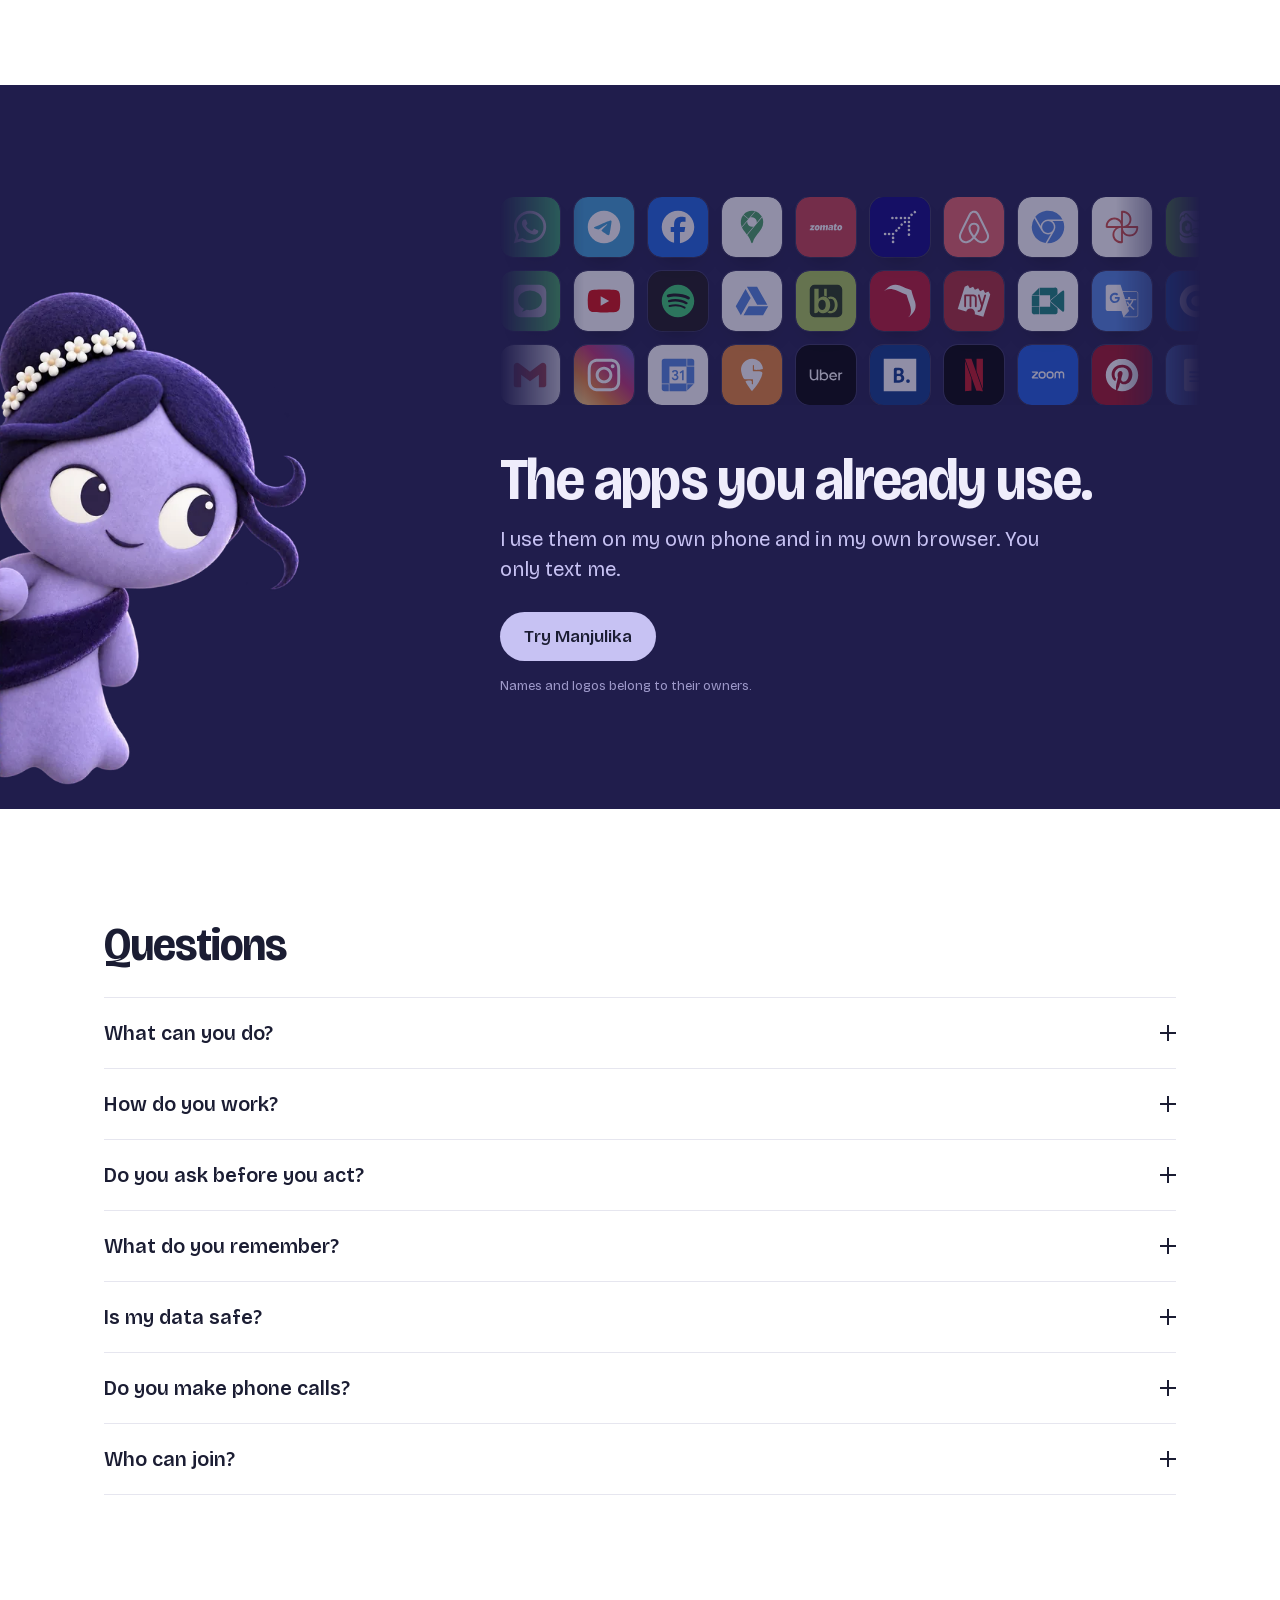
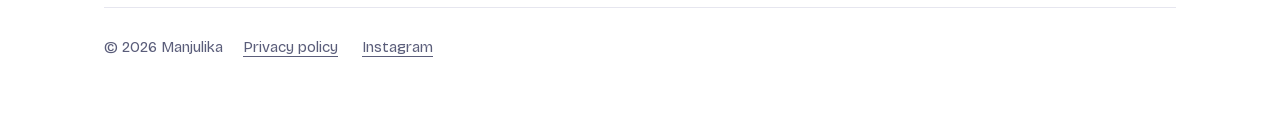
==== commit 121385eb: "Link her Instagram from every footer and from the join confirmation - Footer on home, join, privacy " ====
--- a/index.html
+++ b/index.html
@@ -28,11 +28,11 @@
 <link rel="apple-touch-icon" href="assets/apple-touch-icon.png">
 <link rel="preload" href="assets/fonts/bricolage-v1.woff2" as="font" type="font/woff2" crossorigin>
 <link rel="preload" as="image" href="assets/mascot/hero2-640.webp" imagesrcset="assets/mascot/hero2-480.webp 480w, assets/mascot/hero2-640.webp 640w, assets/mascot/hero2-800.webp 800w, assets/mascot/hero2-1024.webp 1024w" imagesizes="(max-width: 900px) 260px, 500px" fetchpriority="high">
-<link rel="stylesheet" href="style.css?v=18">
+<link rel="stylesheet" href="style.css?v=19">
 <link rel="prefetch" href="join/">
 <script type="application/ld+json">
 {"@context":"https://schema.org","@graph":[
-{"@type":"Organization","@id":"https://manjulika.com/#org","name":"Manjulika","url":"https://manjulika.com/","logo":{"@type":"ImageObject","url":"https://manjulika.com/assets/logo-512.png","width":512,"height":512},"email":"takingbreath@gmail.com","description":"Manjulika is an AI personal assistant that you text on WhatsApp."},
+{"@type":"Organization","@id":"https://manjulika.com/#org","name":"Manjulika","url":"https://manjulika.com/","logo":{"@type":"ImageObject","url":"https://manjulika.com/assets/logo-512.png","width":512,"height":512},"email":"takingbreath@gmail.com","description":"Manjulika is an AI personal assistant that you text on WhatsApp.","sameAs":["https://www.instagram.com/ami_manjulika_ai/"]},
 {"@type":"WebSite","@id":"https://manjulika.com/#website","name":"Manjulika","alternateName":"Manjulika AI personal assistant","url":"https://manjulika.com/","inLanguage":"en-IN","publisher":{"@id":"https://manjulika.com/#org"}}
 ]}
 </script>
@@ -297,6 +297,7 @@
 <footer>
   <span>&copy; 2026 Manjulika</span>
   <a href="privacy/">Privacy policy</a>
+  <a href="https://www.instagram.com/ami_manjulika_ai/" rel="me noopener" target="_blank">Instagram</a>
 </footer>
 
 <script src="app.js?v=17" async></script>
--- a/style.css
+++ b/style.css
@@ -393,6 +393,8 @@
 .is-joined .join-lede, .is-joined .step:not(.is-on) { display: none; }
 .step-done { text-align: center; }
 .step-done .done-back { justify-content: center; }
+.done-ig { margin-top: 14px; font-size: 15px; color: var(--muted); }
+.done-ig a { color: var(--ink); font-weight: 650; }
 .is-joined .join-title { margin-bottom: 24px; }
 .invite-form { display: grid; }
 .step { grid-area: 1 / 1; align-self: start; visibility: hidden; }
